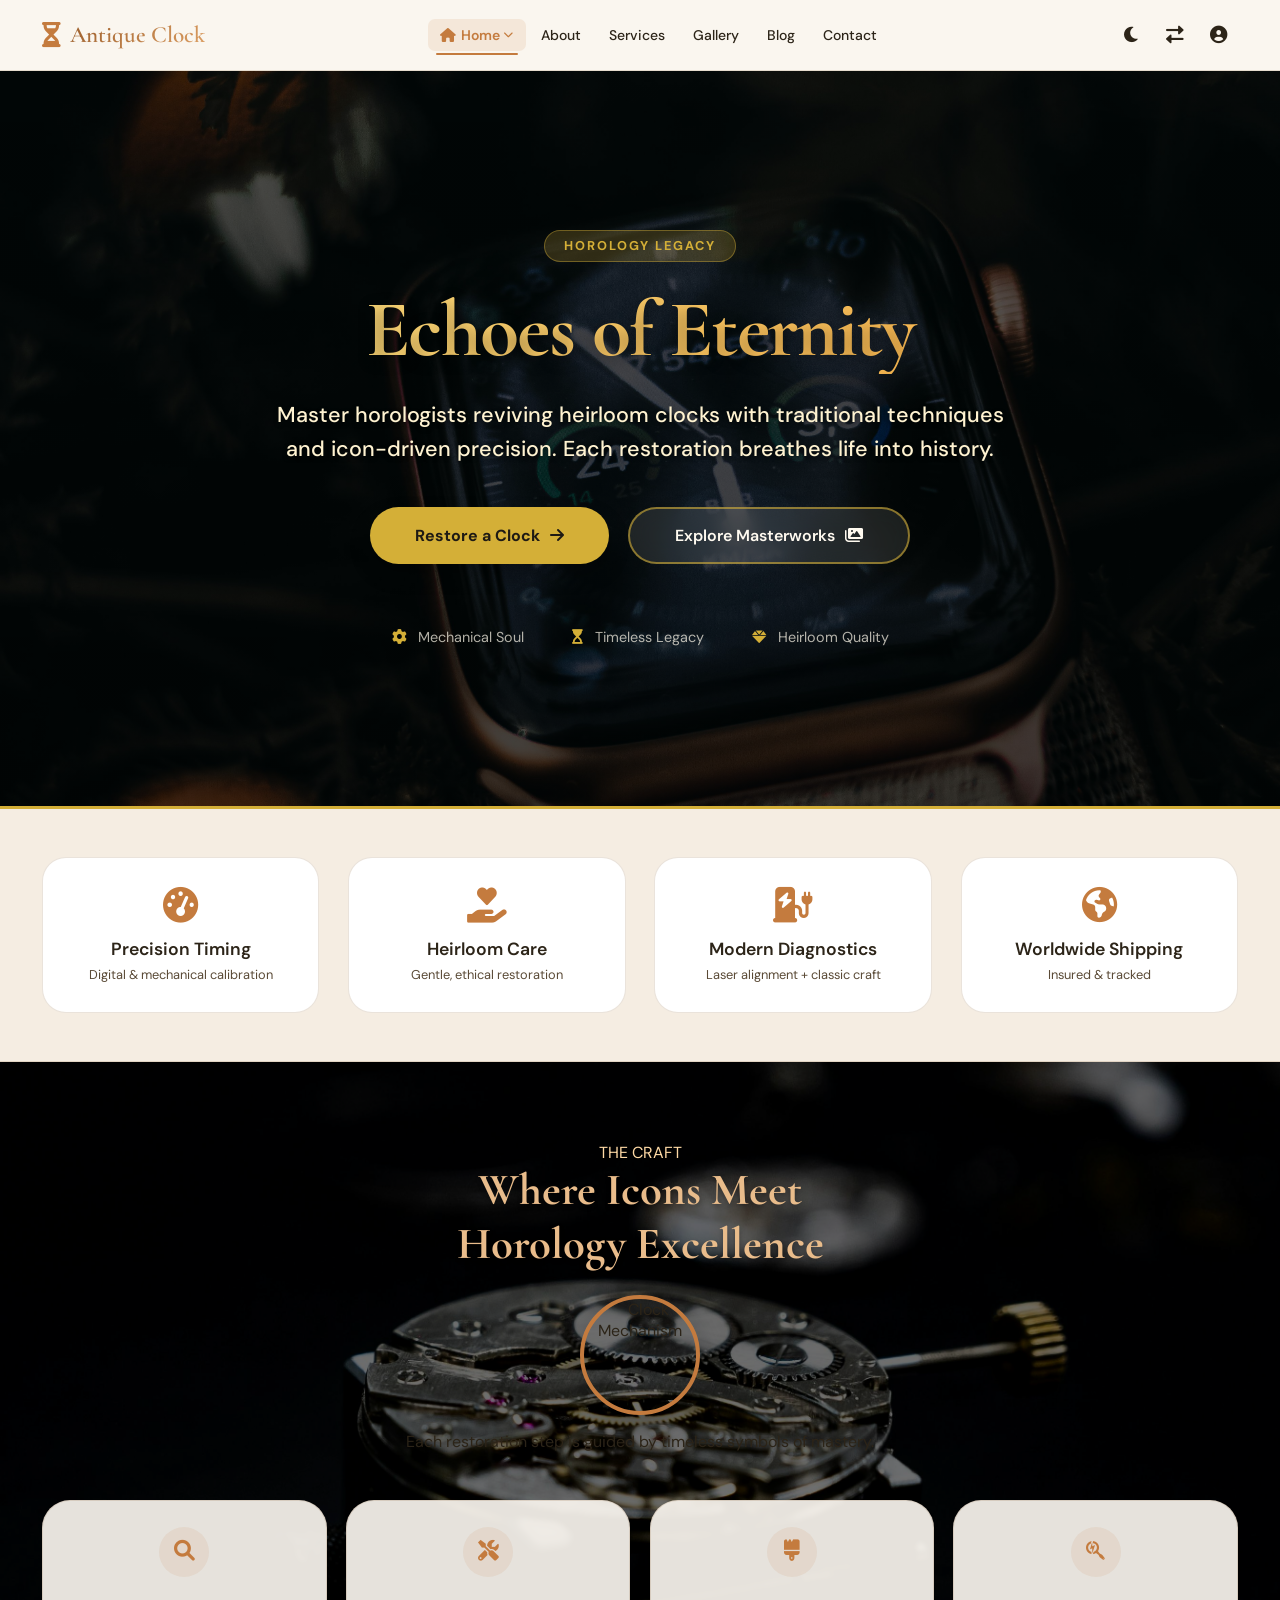
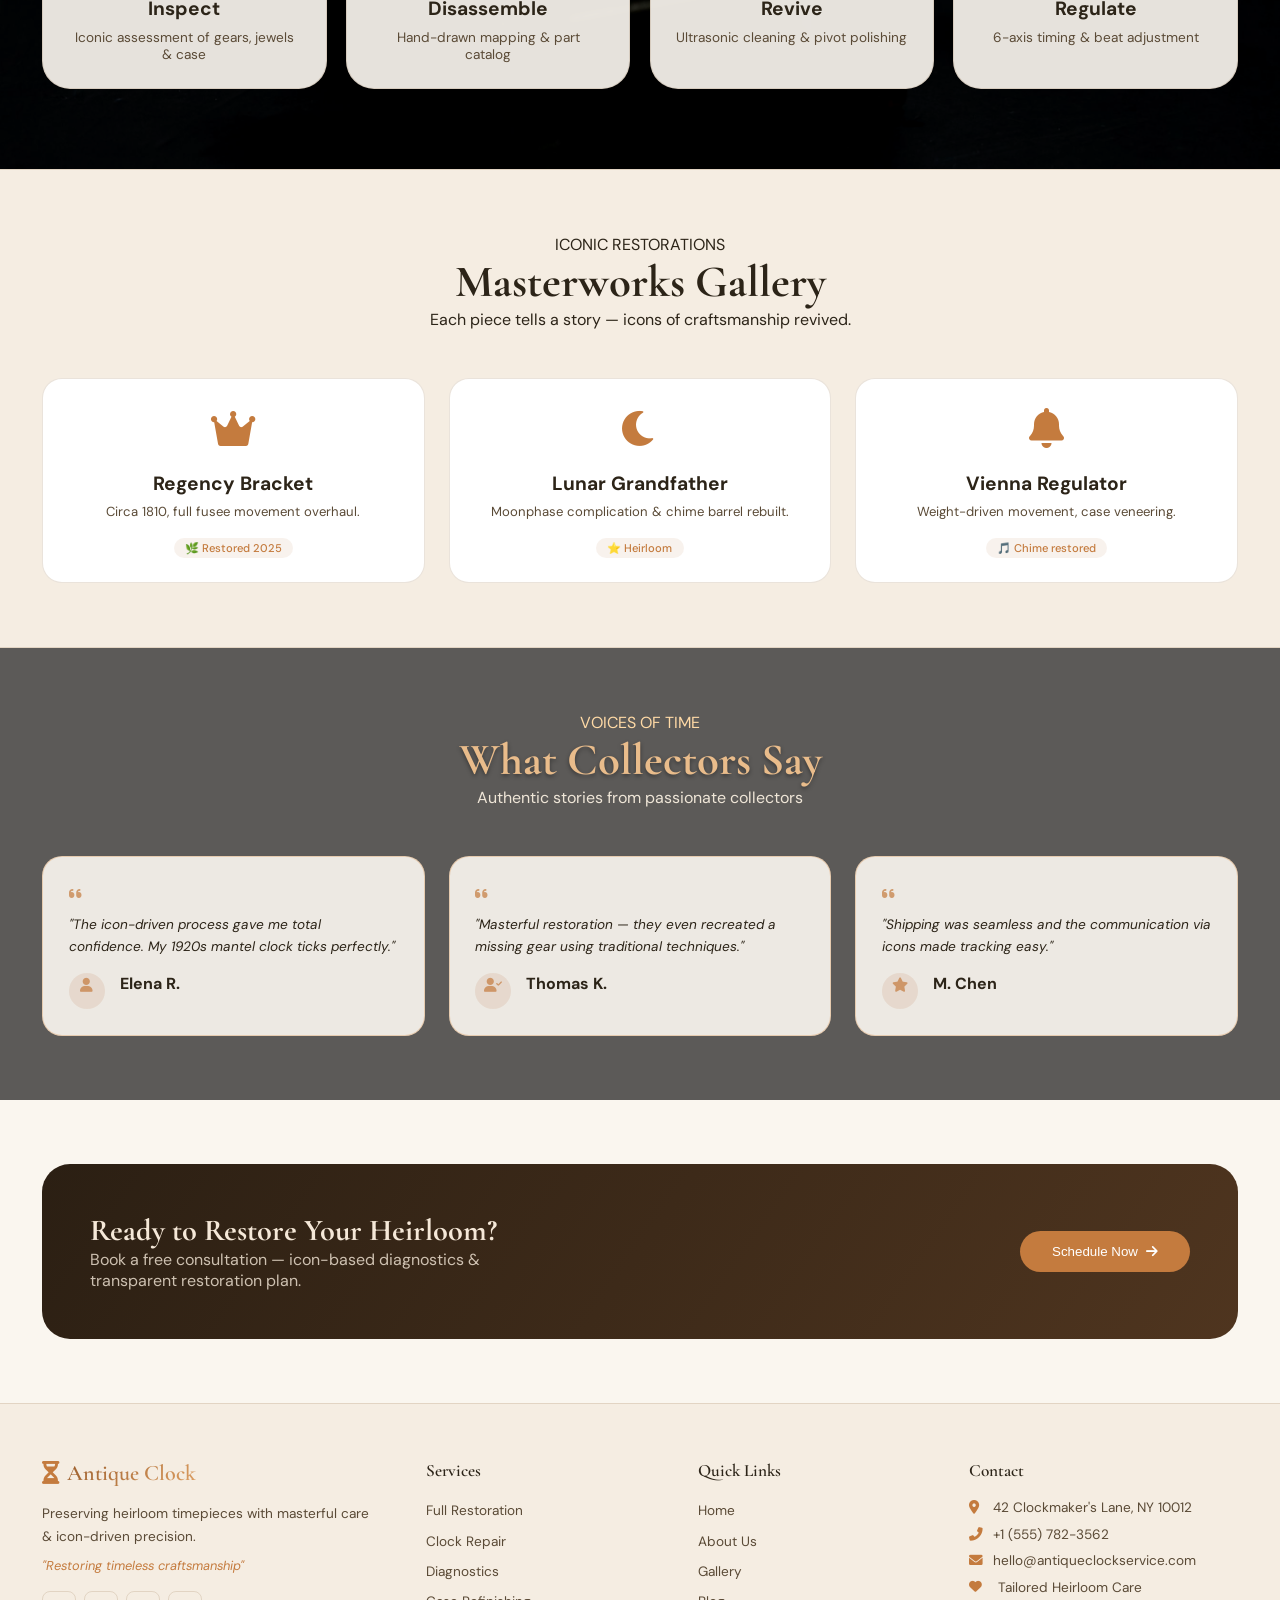
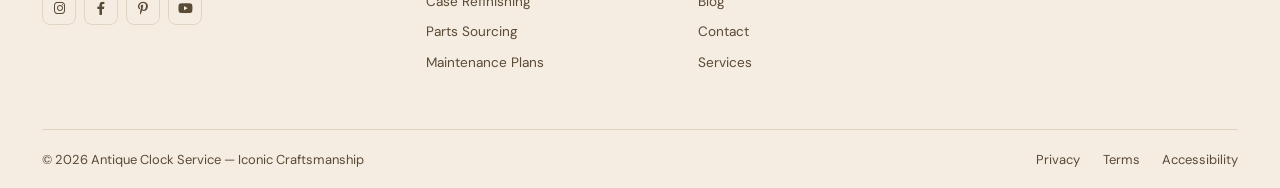
==== index.html @ 21d29d67 "main" ====
<!DOCTYPE html>
<html lang="en">
  <head>
    <meta charset="UTF-8">
    <meta name="viewport"
      content="width=device-width, initial-scale=1.0, viewport-fit=cover">
    <title>Antique Clock | Timeless Icons of Craftsmanship</title>
    <link
      href="https://fonts.googleapis.com/css2?family=Cormorant+Garamond:ital,wght@0,400;0,500;0,600;1,400;1,500&family=DM+Sans:wght@300;400;500;600&display=swap"
      rel="stylesheet">
    <link rel="stylesheet"
      href="https://cdnjs.cloudflare.com/ajax/libs/font-awesome/6.0.0-beta3/css/all.min.css">
      
    <link rel="stylesheet" href="./shared.css">
    <style>
      /* ── HERO: antique clock mechanism background ── */
      .hero {
        position: relative;
        background-image: url('./image/Global\ Client\ Concierge.jpg');
        background-size: cover;
        background-position: 30% 45%;
        background-repeat: no-repeat;
        padding: 5rem 0 4rem;
        overflow: hidden;
      }

      .hero::before {
        content: '';
        position: absolute;
        inset: 0;
        background: linear-gradient(125deg, rgba(18, 12, 8, 0.88) 0%, rgba(44, 28, 18, 0.75) 45%, rgba(126, 72, 30, 0.6) 100%);
        pointer-events: none;
        z-index: 1;
      }

      body.dark .hero::before {
        background: linear-gradient(125deg, rgba(8, 6, 4, 0.92) 0%, rgba(30, 20, 12, 0.85) 50%, rgba(88, 52, 24, 0.7) 100%);
      }

      .hero .container,
      .hero .hero-grid {
        position: relative;
        z-index: 2;
      }

      .hero-badge {
        display: inline-flex;
        align-items: center;
        gap: .5rem;
        font-size: .7rem;
        letter-spacing: .14em;
        text-transform: uppercase;
        color: #e9bc8b;
        font-weight: 500;
        margin-bottom: 1rem;
      }

      .hero-badge span {
        width: 32px;
        height: 1px;
        background: #e9bc8b;
      }

      .hero h1 {
        font-family: 'Cormorant Garamond', serif;
        font-size: clamp(2.5rem, 4.8vw, 4rem);
        font-weight: 600;
        line-height: 1.1;
        margin-bottom: 1rem;
        color: #fef1e0;
        text-shadow: 0 2px 6px rgba(0, 0, 0, 0.2);
      }

      .hero h1 em {
        font-style: italic;
        color: #e9bc8b;
        text-shadow: 0 0 3px rgba(0, 0, 0, 0.1);
      }

      .hero p {
        font-size: .94rem;
        line-height: 1.7;
        color: rgba(255, 245, 230, 0.9);
        max-width: 450px;
        margin-bottom: 2rem;
      }

      .icon-cluster {
        display: flex;
        flex-wrap: wrap;
        gap: 1rem;
        margin-top: 2rem;
      }

      .icon-cluster .cluster-item {
        background: rgba(30, 20, 12, 0.65);
        backdrop-filter: blur(8px);
        border: 1px solid rgba(220, 158, 98, 0.5);
        border-radius: 60px;
        padding: .45rem 1rem .45rem .9rem;
        display: inline-flex;
        align-items: center;
        gap: .6rem;
        font-size: .85rem;
        font-weight: 500;
        color: #f5e7d9;
      }

      .icon-cluster i {
        font-size: 1rem;
        color: var(--gold-light);
      }

      .hero-stats {
        display: flex;
        gap: 2rem;
        margin-top: 1.8rem;
      }

      .stat-badge {
        display: flex;
        flex-direction: column;
      }

      .stat-number {
        font-family: 'Cormorant Garamond', serif;
        font-size: 1.7rem;
        font-weight: 600;
        color: #e9bc8b;
      }

      .stat-badge span:last-child {
        color: rgba(255, 245, 230, 0.85);
        font-size: .85rem;
      }

      .hero-btns {
        display: flex;
        gap: .9rem;
        flex-wrap: wrap;
        margin: 1.5rem 0 1rem;
      }

      .btn-primary {
        background: var(--gold);
        color: #fff;
        border: none;
        padding: .75rem 1.8rem;
        border-radius: 40px;
        font-weight: 500;
        cursor: pointer;
        transition: all .2s;
        box-shadow: 0 6px 12px rgba(0, 0, 0, 0.2);
      }

      .btn-primary:hover {
        background: var(--gold-dark);
        transform: translateY(-2px);
        box-shadow: 0 12px 20px rgba(0, 0, 0, 0.25);
      }

      .btn-outline {
        background: rgba(0, 0, 0, 0.4);
        backdrop-filter: blur(4px);
        color: #fef1e0;
        border: 1px solid rgba(220, 158, 98, 0.7);
        padding: .75rem 1.8rem;
        border-radius: 40px;
        font-weight: 500;
        cursor: pointer;
        transition: all .2s;
      }

      .btn-outline:hover {
        border-color: var(--gold-light);
        color: #ffefcf;
        background: rgba(0, 0, 0, 0.5);
      }

      /* creative icon wave section */
      .creative-wave {
        padding: 3rem 0;
        background: var(--cream-mid);
        border-bottom: 1px solid var(--border);
      }

      .creative-grid {
        display: grid;
        grid-template-columns: repeat(4, 1fr);
        gap: 1.8rem;
        text-align: center;
      }

      .creative-card {
        background: var(--card-bg);
        border-radius: 24px;
        padding: 1.8rem 1rem;
        transition: all .2s;
        border: 1px solid var(--border);
      }

      .creative-card i {
        font-size: 2.2rem;
        color: var(--gold);
        margin-bottom: 1rem;
      }

      .creative-card h3 {
        font-size: 1.1rem;
        font-weight: 600;
        margin-bottom: .4rem;
      }

      .creative-card p {
        font-size: .8rem;
        color: var(--brown-mid);
      }

      /* artisan process icon section (SESSION 3) - clock movement background */
      .artisan-section {
        padding: 5rem 0;
        background: linear-gradient(rgba(250, 246, 239, 0.92), rgba(250, 246, 239, 0.92)), url('./image/home4.webp') center/cover;
        background-attachment: fixed;
      }

      body.dark .artisan-section {
        background: linear-gradient(rgba(26, 22, 18, 0.94), rgba(26, 22, 18, 0.94)), url('https://images.unsplash.com/photo-1594535182308-8ffefbb661e1?q=80&w=2070&auto=format') center/cover;
      }

      .artisan-header {
        text-align: center;
        max-width: 700px;
        margin: 0 auto 3rem;
      }

      .artisan-header .section-tag {
        justify-content: center;
      }

      .artisan-header h2 {
        font-family: 'Cormorant Garamond', serif;
        font-size: clamp(2rem, 3.5vw, 2.8rem);
      }

      .process-icon-flow {
        display: grid;
        grid-template-columns: repeat(4, 1fr);
        gap: 1.2rem;
      }

      .flow-step {
        background: var(--section-bg-alt);
        border-radius: 28px;
        padding: 1.6rem;
        text-align: center;
        border: 1px solid var(--border);
        transition: all .25s;
      }

      .flow-step:hover {
        transform: translateY(-5px);
        border-color: var(--gold-light);
      }

      .step-icon {
        width: 70px;
        height: 70px;
        margin: 0 auto 1rem;
        background: rgba(184, 124, 79, .12);
        border-radius: 50%;
        display: flex;
        align-items: center;
        justify-content: center;
        font-size: 2rem;
        color: var(--gold);
      }

      .flow-step h3 {
        font-size: 1.2rem;
        margin-bottom: .5rem;
      }

      .flow-step p {
        font-size: .85rem;
        color: var(--brown-mid);
      }

      /* gallery mosaic */
      .gallery-mosaic {
        padding: 4rem 0;
        background: var(--cream-mid);
        border-top: 1px solid var(--border);
        border-bottom: 1px solid var(--border);
      }

      .mosaic-grid {
        display: grid;
        grid-template-columns: repeat(3, 1fr);
        gap: 1.5rem;
      }

      .mosaic-item {
        background: var(--card-bg);
        border-radius: 20px;
        padding: 1.5rem;
        text-align: center;
        border: 1px solid var(--border);
        transition: transform .2s;
      }

      .mosaic-item:hover {
        transform: scale(1.02);
      }

      .mosaic-icon {
        font-size: 2.5rem;
        color: var(--gold);
        margin-bottom: 1rem;
      }

      .mosaic-item h3 {
        font-size: 1.2rem;
        margin-bottom: .4rem;
      }

      .mosaic-item p {
        font-size: .82rem;
        color: var(--brown-mid);
        margin-bottom: 1rem;
      }

      .mosaic-tag {
        display: inline-block;
        background: rgba(184, 124, 79, .1);
        padding: .2rem .7rem;
        border-radius: 40px;
        font-size: .7rem;
        font-weight: 500;
        color: var(--gold);
      }

      /* stats & testimonial */
      .stats {
        background: var(--cream);
        border-top: 1px solid var(--border);
        border-bottom: 1px solid var(--border);
        padding: 4rem 0;
        position: relative;
        overflow: hidden;
      }

      .stats-img-bg {
        position: absolute;
        top: 50%;
        right: -5%;
        transform: translateY(-50%);
        width: 300px;
        opacity: 0.05;
        pointer-events: none;
      }

      body.dark .stats-img-bg {
        opacity: 0.1;
      }

      .stats-inner {
        display: grid;
        grid-template-columns: repeat(4, 1fr);
        gap: 1.5rem;
        text-align: center;
      }

      .stat-num {
        font-family: 'Cormorant Garamond', serif;
        font-size: 2.4rem;
        font-weight: 600;
        color: var(--gold);
      }

      .testimonial-simple {
        padding: 4rem 0;
      }

      .testimonial-flex {
        display: grid;
        grid-template-columns: repeat(3, 1fr);
        gap: 1.5rem;
      }

      .t-card {
        background: var(--card-bg);
        border-radius: 20px;
        padding: 1.6rem;
        border: 1px solid var(--border);
      }

      .t-card i {
        color: var(--gold);
        font-size: .9rem;
        margin-bottom: .8rem;
        opacity: .7;
      }

      .t-card p {
        font-style: italic;
        font-size: .85rem;
        line-height: 1.6;
        margin-bottom: 1rem;
      }

      .avatar-icon {
        width: 36px;
        height: 36px;
        background: rgba(184, 124, 79, .15);
        border-radius: 50%;
        display: inline-flex;
        align-items: center;
        justify-content: center;
        margin-right: .7rem;
        color: var(--gold);
      }

      /* CTA creative */
      .cta-creative {
        padding: 4rem 0;
      }

      .cta-creative .cta-box {
        background: linear-gradient(125deg, #2b1f13, #4f351f);
        border-radius: 28px;
        padding: 3rem;
        display: flex;
        align-items: center;
        justify-content: space-between;
        gap: 2rem;
        flex-wrap: wrap;
      }

      .cta-creative h2 {
        font-family: 'Cormorant Garamond', serif;
        font-size: 1.9rem;
        color: #f5e8d8;
      }

      .cta-creative p {
        color: rgba(245, 232, 216, .8);
        max-width: 400px;
      }

      .btn-cta {
        background: var(--gold);
        border: none;
        padding: .8rem 2rem;
        border-radius: 40px;
        color: #fff;
        font-weight: 500;
        transition: all .2s;
        cursor: pointer;
        display: inline-flex;
        align-items: center;
        gap: .5rem;
      }

      .btn-cta:hover {
        background: var(--gold-dark);
        transform: translateY(-2px);
      }

      @media(max-width:1024px) {
        .hero-grid {
          grid-template-columns: 1fr;
          gap: 2rem;
        }

        .creative-grid,
        .process-icon-flow {
          grid-template-columns: repeat(2, 1fr);
        }

        .mosaic-grid {
          grid-template-columns: repeat(2, 1fr);
        }

        .testimonial-flex {
          grid-template-columns: 1fr 1fr;
        }

        .stats-inner {
          grid-template-columns: repeat(2, 1fr);
        }
      }

      @media(max-width:640px) {
        .container {
          padding: 0 1.2rem;
        }

        .creative-grid,
        .process-icon-flow,
        .mosaic-grid,
        .testimonial-flex {
          grid-template-columns: 1fr;
        }

        .stats-inner {
          grid-template-columns: 1fr 1fr;
        }

        .cta-creative .cta-box {
          flex-direction: column;
          text-align: center;
        }

        .hero-stats {
          flex-wrap: wrap;
          justify-content: center;
        }
      }
    </style>

    <!-- SESSION 3: artisan-section with clock mechanism background & bright heading -->
    <style>
      .artisan-section {
        position: relative;
        background-image: url('./image/Hand-Wound\ Caliber.jpg');
        background-size: cover;
        background-position: center 20%;
        background-repeat: no-repeat;
        background-attachment: scroll;
      }
      .artisan-section::before {
        content: '';
        position: absolute;
        top: 0;
        left: 0;
        width: 100%;
        height: 100%;
        background: rgba(0, 0, 0, 0.55);
        backdrop-filter: brightness(0.96);
        pointer-events: none;
        z-index: 0;
        border-radius: inherit;
      }
      body.dark .artisan-section::before {
        background: rgba(0, 0, 0, 0.7);
      }
      .artisan-section .container {
        position: relative;
        z-index: 2;
      }
      .artisan-section .artisan-header h2 {
        color: #e9bc8b !important;
        text-shadow: 0 2px 5px rgba(0,0,0,0.3);
        font-weight: 700;
      }
      .artisan-section .artisan-header .section-tag span,
      .artisan-section .artisan-header .section-tag {
        color: #ffdaa6;
      }
      .artisan-section .flow-step {
        background: rgba(250, 246, 239, 0.92);
        backdrop-filter: blur(2px);
      }
      body.dark .artisan-section .flow-step {
        background: rgba(34, 30, 24, 0.92);
      }
    </style>
    <!-- SESSION 6: testimonial-simple with antique clock dial background + bright heading -->
    <style>
      .testimonial-simple {
        position: relative;
        background-image: url('./image/watch.jpg');
        background-size: cover;
        background-position: center 30%;
        background-repeat: no-repeat;
        background-attachment: scroll;
      }
      .testimonial-simple::before {
        content: '';
        position: absolute;
        top: 0;
        left: 0;
        width: 100%;
        height: 100%;
        background: rgba(0, 0, 0, 0.6);
        backdrop-filter: brightness(0.92);
        pointer-events: none;
        z-index: 0;
      }
      body.dark .testimonial-simple::before {
        background: rgba(0, 0, 0, 0.75);
      }
      .testimonial-simple .container {
        position: relative;
        z-index: 2;
      }
      /* bright heading for testimonial section (matching gold/bright theme) */
      .testimonial-simple .artisan-header h2 {
        color: #e9bc8b !important;
        text-shadow: 0 2px 4px rgba(0,0,0,0.4);
      }
      .testimonial-simple .artisan-header .section-tag,
      .testimonial-simple .artisan-header .section-tag span {
        color: #ffdaa6;
      }
      .testimonial-simple .artisan-header p {
        color: rgba(255, 245, 230, 0.9);
      }
      /* testimonial cards remain readable with semi-transparent background */
      .testimonial-simple .t-card {
        background: rgba(250, 246, 239, 0.92);
        backdrop-filter: blur(2px);
        border-color: rgba(220, 158, 98, 0.4);
      }
      body.dark .testimonial-simple .t-card {
        background: rgba(34, 30, 24, 0.92);
      }
      .testimonial-simple .t-card p,
      .testimonial-simple .t-card strong,
      .testimonial-simple .t-card div {
        color: var(--brown-dark);
      }
      body.dark .testimonial-simple .t-card p,
      body.dark .testimonial-simple .t-card strong {
        color: #ece3d8;
      }
    </style>


    
  <link rel="stylesheet" href="./shared.css">
    <link rel="icon" type="image/png" href="./favicon.png">
</head>
  <body>
<div class="nav-wrapper">
      <div class="container">
        <nav>
          <a href="./index.html" class="logo">
            <i class="fas fa-hourglass-half logo-icon"></i>
            <span class="logo-name">Antique Clock</span>
          </a>
          <ul class="nav-links">
            <li class="ddrop">
              <button class="ddrop-btn active"><i class="fas fa-home"></i> Home <i class="fas fa-chevron-down chevron"></i></button>
              <div class="ddrop-menu">
                <a href="./index.html" class="active">Home 1</a>
                <a href="./home 2.html">Home 2</a>
              </div>
            </li>
            <li><a href="./about.html">About</a></li>
            <li><a href="./services.html">Services</a></li>
            <li><a href="./gallery.html">Gallery</a></li>
            <li><a href="./blog.html">Blog</a></li>
            <li><a href="./contact.html">Contact</a></li>
          </ul>
          <div class="nav-actions">
            <button class="icon-btn" id="darkToggle" aria-label="Dark mode"><i class="fa-solid fa-moon"></i></button>
            <button class="icon-btn" id="rtlToggle" aria-label="RTL mode"><i class="fa-solid fa-right-left"></i></button>
            <div class="user-ddrop">
              <button class="icon-btn" id="userToggle" aria-label="User menu" aria-haspopup="true" aria-expanded="false">
                <i class="fas fa-user-circle"></i>
              </button>
              <div class="user-ddrop-menu" id="userDropMenu">
                <a href="./login.html"><i class="fas fa-sign-in-alt"></i> Login</a>
                <a href="./register.html"><i class="fas fa-user-plus"></i> Register</a>
              </div>
            </div>
          </div>
          <!-- Mobile hamburger -->
          <div class="mob-actions">
            <button class="hamburger" id="openDrawer" aria-label="Menu">☰</button>
          </div>
        </nav>
      </div>
    </div>

    <!-- Drawer overlay & drawer panel -->
    <div class="drawer-overlay" id="drawerOverlay"></div>
    <div class="drawer" id="drawer">
      <div class="drawer-header">
        <a href="./index.html" class="drawer-logo" data-close><i class="fas fa-hourglass-half"></i><span>Antique Clock</span></a>
        <button class="drawer-close" id="closeDrawer"><i class="fas fa-times"></i></button>
      </div>
      <div class="drawer-nav">
        <div class="drawer-section-label">Navigation</div>
        <a href="javascript:void(0)" class="active" data-close><i class="fas fa-home"></i> Home</a>
        <div class="drawer-sub">
          <a href="./index.html" class="active" data-close>Home 1 — Classic</a>
          <a href="./home 2.html" data-close>Home 2 — Modern</a>
        </div>
        <a href="./about.html" data-close>About</a>
        <a href="./services.html" data-close>Services</a>
        <a href="./gallery.html" data-close>Gallery</a>
        <a href="./blog.html" data-close>Blog</a>
        <a href="./contact.html" data-close>Contact</a>
        <div class="drawer-divider"></div>
        <!-- Enhanced controls injected via JS -->
      </div>
    </div>


      
    
  
    <!-- 1. Hero Section (Centered Master Style) -->
<section class="new-master-hero" style="position: relative; background: linear-gradient(rgba(0,0,0,0.6), rgba(0,0,0,0.7)), url('./image/imag5.jpg') center center/cover no-repeat; padding: 10rem 2rem; text-align: center; border-bottom: 3px solid #D4AF37; margin: 0; z-index: 5;">
  <div style="max-width: 900px; margin: 0 auto; position: relative; z-index: 2;">
    <div style="display:inline-block; background:rgba(212,175,55,0.2); color:#D4AF37; padding:0.4rem 1.2rem; border-radius:30px; font-weight:700; font-size:0.8rem; margin-bottom:1.5rem; letter-spacing:2px; border:1px solid rgba(212,175,55,0.4);">HOROLOGY LEGACY</div>
    <h1 style="font-family: 'Cormorant Garamond', serif; font-size: 5rem; font-weight: 700; background: linear-gradient(135deg, #FFE484, #FFB347); -webkit-background-clip: text; background-clip: text; color: transparent; margin-bottom: 1.5rem; text-shadow: 0 4px 15px rgba(0,0,0,0.4); letter-spacing: -0.02em; line-height:1.1;">Echoes of Eternity</h1>
    <p style="font-family: 'DM Sans', sans-serif; font-size: 1.35rem; color: #FFF3D1; font-weight: 500; max-width: 750px; margin: 0 auto 2.5rem auto; line-height:1.6; text-shadow: 0 2px 4px rgba(0,0,0,0.5);">Master horologists reviving heirloom clocks with traditional techniques and icon-driven precision. Each restoration breathes life into history.</p>
    <div style="display: flex; gap: 1.2rem; justify-content: center; flex-wrap: wrap;">
      <a href="./services.html" style="background: #D4AF37; color: #1e1a14; padding: 1rem 2.8rem; border-radius: 50px; font-weight: 700; text-decoration: none; font-family: 'DM Sans', sans-serif; transition: all 0.2s; display: inline-flex; align-items: center; gap: 10px; box-shadow: 0 10px 20px rgba(0,0,0,0.3);">Restore a Clock <i class="fas fa-arrow-right"></i></a>
      <a href="./gallery.html" style="background: rgba(255,255,240,0.1); backdrop-filter: blur(12px); border: 2px solid rgba(212,175,55,0.6); color: #FFFAF0; padding: 1rem 2.8rem; border-radius: 50px; font-weight: 600; text-decoration: none; font-family: 'DM Sans', sans-serif; transition: all 0.2s; display: inline-flex; align-items: center; gap: 10px;">Explore Masterworks <i class="fas fa-images"></i></a>
    </div>
    <div style="margin-top:4rem; display:flex; justify-content:center; gap:3rem; color:rgba(255,250,235,0.7); font-size:0.9rem;">
      <span><i class="fas fa-gear" style="color:#D4AF37; margin-right:8px;"></i> Mechanical Soul</span>
      <span><i class="fas fa-hourglass-start" style="color:#D4AF37; margin-right:8px;"></i> Timeless Legacy</span>
      <span><i class="fas fa-gem" style="color:#D4AF37; margin-right:8px;"></i> Heirloom Quality</span>
    </div>
  </div>
</section>

    <!-- creative icon features wave -->
    <div class="creative-wave" id="section-features"><div class="container"><div
          class="creative-grid"><div class="creative-card"><i
              class="fas fa-tachometer-alt"></i><h3>Precision
              Timing</h3><p>Digital & mechanical calibration</p></div><div
            class="creative-card"><i
              class="fas fa-hand-holding-heart"></i><h3>Heirloom
              Care</h3><p>Gentle, ethical restoration</p></div><div
            class="creative-card"><i
              class="fas fa-charging-station"></i><h3>Modern
              Diagnostics</h3><p>Laser alignment + classic craft</p></div><div
            class="creative-card"><i
              class="fas fa-globe-americas"></i><h3>Worldwide
              Shipping</h3><p>Insured & tracked</p></div></div></div></div>

    <!-- artisan process icon section (SESSION 3 with clock movement background) -->
    <section class="artisan-section" id="section-services">
      <div class="container">
        <div class="artisan-header">
          <div class="section-tag" style="display:flex;gap:.5rem;justify-content:center;"><span></span> THE CRAFT <span></span></div>
          <h2>Where Icons Meet<br>Horology Excellence</h2>
          <img src="https://images.unsplash.com/photo-1505765050516-f72dcac9c60e?ixlib=rb-4.0.3&auto=format&fit=crop&w=400&q=80" alt="Clock Mechanism" style="width:120px; height:120px; border-radius:50%; margin:1.5rem auto 0; border:4px solid var(--gold); object-fit:cover; display:block; box-shadow: 0 10px 30px rgba(0,0,0,0.3);">
          <p class="section-sub" style="margin:1rem auto 0;">Each restoration step is guided by timeless symbols of mastery.</p>
        </div>
        <div class="process-icon-flow">
          <div class="flow-step"><div class="step-icon"><i
                class="fas fa-search"></i></div><h3>Inspect</h3><p>Iconic
              assessment of gears, jewels & case</p></div>
          <div class="flow-step"><div class="step-icon"><i
                class="fas fa-screwdriver-wrench"></i></div><h3>Disassemble</h3><p>Hand-drawn
              mapping & part catalog</p></div>
          <div class="flow-step"><div class="step-icon"><i
                class="fas fa-brush"></i></div><h3>Revive</h3><p>Ultrasonic
              cleaning & pivot polishing</p></div>
          <div class="flow-step"><div class="step-icon"><i class="fa-brands fa-searchengin"></i></div><h3>Regulate</h3><p>6-axis
              timing & beat adjustment</p></div>
        </div>
      </div>
    </section>

    <!-- gallery mosaic icon showcase -->
    <div class="gallery-mosaic" id="section-gallery">
      <div class="container">
        <div class="artisan-header"><div class="section-tag"
            style="justify-content:center;"><span></span> ICONIC
            RESTORATIONS</div><h2>Masterworks Gallery</h2><p>Each piece tells a
            story — icons of craftsmanship revived.</p></div>
        <div class="mosaic-grid">
          <div class="mosaic-item"><div class="mosaic-icon"><i
                class="fas fa-crown"></i></div><h3>Regency Bracket</h3><p>Circa
              1810, full fusee movement overhaul.</p><span class="mosaic-tag">🌿
              Restored 2025</span></div>
          <div class="mosaic-item"><div class="mosaic-icon"><i
                class="fas fa-moon"></i></div><h3>Lunar
              Grandfather</h3><p>Moonphase complication & chime barrel
              rebuilt.</p><span class="mosaic-tag">⭐ Heirloom</span></div>
          <div class="mosaic-item"><div class="mosaic-icon"><i
                class="fas fa-bell"></i></div><h3>Vienna
              Regulator</h3><p>Weight-driven movement, case veneering.</p><span
              class="mosaic-tag">🎵 Chime restored</span></div>
        </div>
      </div>
    </div>

    <!-- testimonial (SESSION 6 with antique clock dial background) -->
    <div class="testimonial-simple" id="section-testimonials"><div class="container"><div
          class="artisan-header"><div class="section-tag"
            style="justify-content:center;"><span></span> VOICES OF
            TIME</div><h2>What Collectors Say</h2><p class="section-sub" style="margin:0 auto;">Authentic stories from passionate collectors</p></div><div
          class="testimonial-flex"><div class="t-card"><i
              class="fas fa-quote-left"></i><p>"The icon-driven process gave me total confidence. My 1920s mantel clock ticks perfectly."</p><div><div
                class="avatar-icon" style="display:inline-flex;"><i
                  class="fas fa-user"></i></div> <strong>Elena
                R.</strong></div></div><div class="t-card"><i
              class="fas fa-quote-left"></i><p>"Masterful restoration — they even recreated a missing gear using traditional techniques."</p><div><div
                class="avatar-icon"><i class="fas fa-user-check"></i></div>
              <strong>Thomas K.</strong></div></div><div class="t-card"><i
              class="fas fa-quote-left"></i><p>"Shipping was seamless and the communication via icons made tracking easy."</p><div><div
                class="avatar-icon"><i class="fas fa-star"></i></div> <strong>M.
                Chen</strong></div></div></div></div></div>

    <!-- CTA creative -->
    <section class="cta-creative" id="section-contact"><div class="container"><div
          class="cta-box"><div><h2>Ready to Restore Your Heirloom?</h2><p>Book a
              free consultation — icon-based diagnostics & transparent
              restoration plan.</p></div><button class="btn-cta">Schedule Now <i
              class="fas fa-arrow-right"></i></button></div></div></section>

    <!-- footer unchanged -->
  
    <footer><div class="container"><div class="footer-grid"><div
            class="footer-brand"><div class="footer-logo"><i
                class="fas fa-hourglass-half"></i><span
                class="footer-logo-name">Antique Clock</span></div><p>Preserving
              heirloom timepieces with masterful care & icon-driven
              precision.</p><div
              class="footer-tagline">"Restoring timeless craftsmanship"</div><div
              class="social-row"><a href="#" class="social-btn"><i
                  class="fab fa-instagram"></i></a><a href="#"
                class="social-btn"><i class="fab fa-facebook-f"></i></a><a
                href="#" class="social-btn"><i
                  class="fab fa-pinterest-p"></i></a><a href="#"
                class="social-btn"><i
                  class="fab fa-youtube"></i></a></div></div><div
            class="footer-col"><h4>Services</h4><ul><li><a href="#">Full
                  Restoration</a></li><li><a href="#">Clock
                  Repair</a></li><li><a href="./services.html">Diagnostics</a></li><li><a
                  href="#">Case Refinishing</a></li><li><a href="#">Parts
                  Sourcing</a></li><li><a href="#">Maintenance
                  Plans</a></li></ul></div><div class="footer-col"><h4>Quick
              Links</h4><ul><li><a href="./index.html">Home</a></li><li><a href="./about.html">About Us</a></li><li><a href="./gallery.html">Gallery</a></li><li><a href="./blog.html">Blog</a></li><li><a href="./contact.html">Contact</a></li><li><a href="./services.html">Services</a></li></ul></div><div
            class="footer-col"><h4>Contact</h4><div class="contact-row"><i class="fas fa-map-marker-alt"></i><span>42 Clockmaker's Lane, NY 10012</span></div><div class="contact-row"><i class="fas fa-phone-alt"></i><span>+1 (555) 782-3562</span></div><div class="contact-row"><i class="fas fa-envelope"></i><span>hello@antiqueclockservice.com</span></div><div class="contact-row"><i class="fas fa-heart" style="color:var(--gold); font-size: 0.8rem; margin-right: 5px;"></i><span>Tailored Heirloom Care</span></div></div></div><div
          class="footer-bottom"><div>© 2026 Antique Clock Service — Iconic
            Craftsmanship</div><div class="legal"><a href="#">Privacy</a><a
              href="#">Terms</a><a
              href="#">Accessibility</a></div></div></div></footer>

    <script src="./nav.js"></script>
</body>
</html>
---- shared.css ----
/* ======================================================
   SHARED.CSS — Consistent Nav + Footer across all pages
   Antique Clock — Timeless Icons of Craftsmanship
   ====================================================== */

/* ---------- RESET & ROOT ---------- */
*, *::before, *::after { margin: 0; padding: 0; box-sizing: border-box; }

html, body { width: 100%; }
img, iframe, svg, video { max-width: 100%; height: auto; display: block; }

:root {
  --gold: #c47b3e;
  --gold-light: #dc9e62;
  --gold-dark: #9b5e2c;
  --cream: #faf6ef;
  --cream-mid: #f5ede2;
  --brown-dark: #2c2418;
  --brown-mid: #5a4a36;
  --brown-light: #a08060;
  --border: rgba(139,101,57,0.18);
  --section-bg: #ffffff;
  --section-bg-alt: #fcf9f2;
  --card-bg: #ffffff;
  --nav-h: 70px;
  --drawer-w: 320px;
  --transition: 0.3s cubic-bezier(0.4, 0, 0.2, 1);
  --shadow: 0 4px 12px rgba(0,0,0,0.08);
}

body {
  font-family: 'DM Sans', sans-serif;
  background: var(--cream);
  color: var(--brown-dark);
  min-height: 100vh;
  display: flex;
  flex-direction: column;
  transition: background .3s, color .3s;
}

body.dark {
  --cream: #1a1612;
  --cream-mid: #221e18;
  --brown-dark: #ece3d8;
  --brown-mid: #c5b8a8;
  --border: rgba(184,124,79,0.22);
  --section-bg: #1e1a14;
  --section-bg-alt: #26211a;
  --card-bg: #2d2821;
}

/* ---------- CONTAINER ---------- */
.container {
  max-width: 1260px;
  margin: 0 auto;
  padding: 0 2rem;
  width: 100%;
}

/* ---------- NAVBAR ---------- */
.nav-wrapper {
  position: fixed;
  top: 0;
  left: 0;
  width: 100%;
  z-index: 1000;
  background: var(--cream);
  border-bottom: 1px solid var(--border);
  transition: background .3s, box-shadow .4s;
}

/* RTL Navbar Support */
[dir="rtl"] .nav-wrapper {
  left: auto;
  right: 0;
}
.nav-wrapper.scrolled { box-shadow: 0 4px 20px rgba(0,0,0,.10); }

body {
  padding-top: var(--nav-h);
}

nav {
  display: flex;
  align-items: center;
  height: var(--nav-h);
  gap: 1.5rem;
}

/* Logo — far left */
.logo {
  display: flex;
  align-items: center;
  gap: .55rem;
  text-decoration: none;
  flex-shrink: 0;
  margin-inline-end: auto;
  order: 1;
}
.logo-icon { font-size: 1.55rem; color: var(--gold); }
.logo-name {
  font-family: 'Cormorant Garamond', serif;
  font-size: 1.45rem;
  font-weight: 600;
  background: linear-gradient(135deg,var(--gold-dark),var(--gold-light));
  -webkit-background-clip: text;
  background-clip: text;
  color: transparent;
}

/* Nav links — center */
.nav-links {
  display: flex;
  align-items: center;
  gap: .15rem;
  list-style: none;
  order: 2;
  margin: 0 auto;
}
.nav-links a, .nav-links .ddrop-btn {
  background: none;
  border: none;
  font-family: 'DM Sans', sans-serif;
  font-size: .875rem;
  font-weight: 500;
  color: var(--brown-dark);
  text-decoration: none;
  padding: .42rem .8rem;
  border-radius: 7px;
  cursor: pointer;
  display: flex;
  align-items: center;
  gap: .28rem;
  transition: background .18s, color .18s;
  white-space: nowrap;
}
.nav-links a:hover, .nav-links .ddrop-btn:hover {
  background: rgba(184,124,79,.1);
  color: var(--gold);
}
/* Active link */
.nav-links a.active, .nav-links .ddrop-btn.active {
  background: rgba(196,123,62,.12);
  color: var(--gold);
  font-weight: 600;
  position: relative;
}
.nav-links a.active::after, .nav-links .ddrop-btn.active::after {
  content: '';
  position: absolute;
  bottom: -4px;
  left: .5rem;
  right: .5rem;
  height: 2px;
  background: var(--gold);
  border-radius: 2px;
}

/* Dropdown */
.ddrop-btn .chevron { font-size: .62rem; transition: transform .2s; }
.ddrop:hover .ddrop-btn .chevron { transform: rotate(180deg); }
.ddrop { position: relative; }
.ddrop-menu {
  position: absolute;
  top: calc(100% + 6px);
  left: 50%;
  transform: translateX(-50%) translateY(-6px);
  background: var(--cream);
  border: 1px solid var(--border);
  border-radius: 10px;
  min-width: 168px;
  padding: .4rem;
  opacity: 0;
  visibility: hidden;
  transition: all .2s ease;
  box-shadow: 0 12px 28px rgba(0,0,0,.09);
  z-index: 10;
}
.ddrop:hover .ddrop-menu { opacity: 1; visibility: visible; transform: translateX(-50%) translateY(0); }
.ddrop-menu a {
  display: block;
  border-radius: 6px;
  font-size: .85rem;
  padding: .48rem .9rem;
  color: var(--brown-dark);
  text-decoration: none;
  transition: background .18s, color .18s;
  white-space: nowrap;
}
.ddrop-menu a:hover { background: rgba(184,124,79,.1); color: var(--gold); }
.ddrop-menu a.active { background: rgba(196,123,62,.12); color: var(--gold); font-weight: 500; }

/* Nav actions — right */
.nav-actions {
  display: flex;
  align-items: center;
  gap: .35rem;
  flex-shrink: 0;
  order: 3;
  margin-inline-start: auto;
}
.icon-btn {
  background: none;
  border: none;
  width: 38px;
  height: 38px;
  border-radius: 9px;
  display: flex;
  align-items: center;
  justify-content: center;
  font-size: 1.1rem;
  cursor: pointer;
  color: var(--brown-dark);
  transition: background .18s, color .18s;
  flex-shrink: 0;
}
.icon-btn:hover { background: rgba(184,124,79,.12); color: var(--gold); }

.btn-book {
  background: var(--gold);
  color: #fff;
  border: none;
  padding: .46rem 1.1rem;
  border-radius: 8px;
  font-family: 'DM Sans', sans-serif;
  font-size: .85rem;
  font-weight: 500;
  cursor: pointer;
  transition: background .2s, transform .15s;
  white-space: nowrap;
}
.btn-book:hover { background: var(--gold-dark); transform: translateY(-1px); }

.user-ddrop { position: relative; display: inline-flex; align-items: center; }
.user-ddrop-menu {
  position: absolute;
  top: calc(100% + 8px);
  right: 0;
  min-width: 160px;
  background: var(--cream);
  border: 1px solid var(--border);
  border-radius: 10px;
  padding: .4rem;
  opacity: 0;
  visibility: hidden;
  transform: translateY(-6px);
  transition: opacity .2s, visibility .2s, transform .2s;
  box-shadow: 0 12px 28px rgba(0,0,0,.1);
  z-index: 1200;
  pointer-events: none;
}
/* open via JS .open class (click-based) */
.user-ddrop-menu.open {
  opacity: 1;
  visibility: visible;
  transform: translateY(0);
  pointer-events: auto;
}
.user-ddrop-menu a {
  display: flex;
  align-items: center;
  gap: .6rem;
  padding: .55rem .9rem;
  border-radius: 7px;
  text-decoration: none;
  font-family: 'DM Sans', sans-serif;
  font-size: .87rem;
  font-weight: 500;
  color: var(--brown-dark);
  transition: background .18s, color .18s;
  white-space: nowrap;
}
.user-ddrop-menu a i { width: 14px; text-align: center; color: var(--gold); font-size: .82rem; }
.user-ddrop-menu a:hover { background: rgba(184,124,79,.1); color: var(--gold); }
.user-ddrop-divider { height: 1px; background: var(--border); margin: .3rem .6rem; }

/* Mobile hamburger */
.mob-actions {
  display: none;
  align-items: center;
  gap: .3rem;
  order: 4;
  margin-inline-start: auto;
}
.hamburger {
  background: none;
  border: 1px solid var(--border);
  width: 38px;
  height: 38px;
  border-radius: 9px;
  display: flex;
  align-items: center;
  justify-content: center;
  font-size: 1.1rem;
  cursor: pointer;
  color: var(--brown-dark);
  transition: background .18s, color .18s, border-color .18s;
}
.hamburger:hover { background: rgba(184,124,79,.12); color: var(--gold); border-color: var(--gold); }

/* ---------- DRAWER ---------- */
.drawer-overlay {
  position: fixed;
  inset: 0;
  background: rgba(0,0,0,0);
  z-index: 400;
  visibility: hidden;
  transition: background .3s, visibility .3s;
}
.drawer-overlay.open { background: rgba(0,0,0,.45); visibility: visible; }

.drawer {
  position: fixed;
  top: 0;
  right: 0;
  width: var(--drawer-w);
  max-width: 92vw;
  height: 100%;
  background: var(--cream);
  border-left: 1px solid var(--border);
  z-index: 500;
  transform: translateX(100%);
  transition: transform .32s cubic-bezier(.4,0,.2,1);
  display: flex;
  flex-direction: column;
  overflow-y: auto;
  overflow-x: hidden;
}
.drawer.open { transform: translateX(0); }

.drawer-header {
  display: flex;
  align-items: center;
  justify-content: space-between;
  padding: 1.1rem 1.4rem;
  border-bottom: 1px solid var(--border);
  flex-shrink: 0;
}
.drawer-logo { display: flex; align-items: center; gap: .5rem; text-decoration: none; }
.drawer-logo i { font-size: 1.3rem; color: var(--gold); }
.drawer-logo span {
  font-family: 'Cormorant Garamond', serif;
  font-size: 1.25rem;
  font-weight: 600;
  background: linear-gradient(135deg,var(--gold-dark),var(--gold-light));
  -webkit-background-clip: text;
  background-clip: text;
  color: transparent;
}
.drawer-close {
  background: none;
  border: none;
  width: 36px;
  height: 36px;
  border-radius: 8px;
  display: flex;
  align-items: center;
  justify-content: center;
  font-size: 1.2rem;
  cursor: pointer;
  color: var(--brown-mid);
  transition: background .18s, color .18s;
}
.drawer-close:hover { background: rgba(184,124,79,.1); color: var(--gold); }

.drawer-nav { flex: 1; padding: 1rem; }
.drawer-section-label {
  font-size: .7rem;
  letter-spacing: .12em;
  text-transform: uppercase;
  color: var(--brown-light);
  font-weight: 500;
  padding: .6rem .7rem .3rem;
}
.drawer-nav a {
  display: flex;
  align-items: center;
  gap: .7rem;
  padding: .7rem .75rem;
  border-radius: 9px;
  text-decoration: none;
  font-size: .92rem;
  font-weight: 500;
  color: var(--brown-dark);
  transition: background .18s, color .18s;
  margin-bottom: .1rem;
}
.drawer-nav a i { width: 18px; text-align: center; color: var(--gold); font-size: .88rem; }
.drawer-nav a:hover { background: rgba(184,124,79,.1); color: var(--gold); }
.drawer-nav a.active { background: rgba(196,123,62,.15); color: var(--gold); border-left: 2px solid var(--gold); border-radius: 9px 4px 4px 9px; }

.drawer-sub a {
  padding: .55rem .75rem .55rem 2.5rem;
  font-size: .86rem;
  font-weight: 400;
  color: var(--brown-mid);
}
.drawer-sub a:hover { color: var(--gold); }
.drawer-sub a.active { background: rgba(196,123,62,.12); color: var(--gold); }

.drawer-divider { height: 1px; background: var(--border); margin: .6rem .75rem; }

.drawer-footer {
  padding: 1rem 1.4rem 1.4rem;
  border-top: 1px solid var(--border);
  display: flex;
  flex-direction: column;
  gap: .6rem;
  flex-shrink: 0;
}
.btn-drawer-primary {
  background: var(--gold);
  color: #fff;
  border: none;
  padding: .7rem 1.2rem;
  border-radius: 9px;
  font-family: 'DM Sans', sans-serif;
  font-size: .9rem;
  font-weight: 500;
  cursor: pointer;
  transition: background .2s;
  text-align: center;
  display: block;
  width: 100%;
}
.btn-drawer-primary:hover { background: var(--gold-dark); }
.btn-drawer-outline {
  background: transparent;
  color: var(--brown-dark);
  border: 1px solid var(--border);
  padding: .7rem 1.2rem;
  border-radius: 9px;
  font-family: 'DM Sans', sans-serif;
  font-size: .9rem;
  font-weight: 500;
  cursor: pointer;
  transition: border-color .2s, color .2s;
  text-align: center;
  display: block;
  width: 100%;
}
.btn-drawer-outline:hover { border-color: var(--gold); color: var(--gold); }

/* Drawer enhanced controls */
.drawer-enhanced-controls { margin: .5rem 0 .2rem; border-top: 1px solid var(--border); padding-top: .6rem; }
.drawer-control-item {
  display: flex;
  align-items: center;
  justify-content: space-between;
  padding: .7rem .75rem;
  border-radius: 9px;
  margin-bottom: .3rem;
  transition: background .18s;
  cursor: pointer;
}
.drawer-control-item span { font-size: .9rem; font-weight: 500; display: flex; align-items: center; gap: .7rem; }
.drawer-control-item span i { width: 20px; color: var(--gold); }
.drawer-control-item .toggle-badge { font-size: .75rem; background: rgba(184,124,79,.15); padding: .2rem .5rem; border-radius: 30px; }
.drawer-control-item:hover { background: rgba(184,124,79,.08); }

.drawer-user-profile { position: relative; margin-top: .2rem; }
.profile-trigger { display: flex; align-items: center; justify-content: space-between; width: 100%; }
.profile-submenu {
  margin-top: .2rem;
  margin-left: 2rem;
  padding-left: .5rem;
  border-left: 2px solid var(--gold-light);
  max-height: 0;
  overflow: hidden;
  transition: max-height .25s ease-out;
}
.profile-submenu.open { max-height: 120px; }
.profile-submenu a { display: flex; align-items: center; gap: .7rem; padding: .5rem .75rem; border-radius: 8px; text-decoration: none; font-size: .85rem; color: var(--brown-mid); transition: background .18s; }
.profile-submenu a i { width: 18px; color: var(--gold); }
.profile-submenu a:hover { background: rgba(184,124,79,.1); color: var(--gold); }

/* ---------- FOOTER ---------- */
footer {
  background: var(--cream-mid);
  border-top: 1px solid var(--border);
  margin-top: auto;
}
.footer-grid {
  display: grid;
  grid-template-columns: 1.5fr 1fr 1fr 1.2fr;
  gap: 3rem;
  padding: 3.5rem 0 3rem;
  border-bottom: 1px solid var(--border);
}
.footer-brand .footer-logo { display: flex; align-items: center; gap: .5rem; margin-bottom: 1rem; }
.footer-logo i { font-size: 1.45rem; color: var(--gold); }
.footer-logo-name {
  font-family: 'Cormorant Garamond', serif;
  font-size: 1.38rem;
  font-weight: 600;
  background: linear-gradient(135deg,var(--gold-dark),var(--gold-light));
  -webkit-background-clip: text;
  background-clip: text;
  color: transparent;
}
.footer-brand p { font-size: .85rem; color: var(--brown-mid); line-height: 1.72; margin-bottom: .5rem; }
.footer-tagline { font-size: .8rem; color: var(--gold); font-style: italic; margin-bottom: .75rem; }
.social-row { display: flex; gap: .5rem; margin-top: 1.1rem; }
.social-btn {
  width: 34px;
  height: 34px;
  border: 1px solid var(--border);
  border-radius: 8px;
  display: flex;
  align-items: center;
  justify-content: center;
  font-size: .82rem;
  color: var(--brown-mid);
  text-decoration: none;
  transition: all .18s;
}
.social-btn:hover { background: rgba(184,124,79,.12); color: var(--gold); border-color: var(--gold); }

.footer-col h4 { font-family: 'Cormorant Garamond', serif; font-size: 1.08rem; font-weight: 600; margin-bottom: 1.15rem; color: var(--brown-dark); }
.footer-col ul { list-style: none; }
.footer-col li { margin-bottom: .58rem; }
.footer-col a { text-decoration: none; font-size: .85rem; color: var(--brown-mid); transition: color .18s; }
.footer-col a:hover { color: var(--gold); }

.contact-row { display: flex; align-items: flex-start; gap: .55rem; margin-bottom: .6rem; font-size: .85rem; color: var(--brown-mid); }
.contact-row i { color: var(--gold); width: 15px; margin-top: 2px; }

.footer-bottom {
  display: flex;
  align-items: center;
  justify-content: space-between;
  padding: 1.3rem 0;
  font-size: .81rem;
  color: var(--brown-mid);
  flex-wrap: wrap;
}
.legal { display: flex; gap: 1.4rem; flex-wrap: wrap; justify-content: center; }
.legal a { color: var(--brown-mid); text-decoration: none; transition: color .18s; }
.legal a:hover { color: var(--gold); }

/* ---------- COMMON PAGE SECTIONS ---------- */

/* Hero Section */
.hero-section {
  padding: 5rem 0 4rem;
  background: linear-gradient(rgba(0,0,0,0.5), rgba(0,0,0,0.5)), url('https://images.unsplash.com/photo-1509130298739-651801c76e96?q=80&w=2070&auto=format&fit=crop') center/cover;
  color: #fff;
  text-align: center;
  position: relative;
  overflow: hidden;
}
.hero-content { max-width: 800px; margin: 0 auto; }
.hero-content h1 { font-family: 'Cormorant Garamond', serif; font-size: 3.2rem; font-weight: 700; margin-bottom: 1.2rem; line-height: 1.1; }
.hero-content p { font-size: 1.15rem; opacity: 0.95; margin-bottom: 2rem; line-height: 1.6; }
.hero-btn { 
  background: var(--gold); border: none; color: #fff; padding: 0.9rem 2.22rem; border-radius: 50px; 
  font-size: 1rem; font-weight: 600; cursor: pointer; transition: 0.3s; display: inline-flex; align-items: center; gap: 0.5rem;
}
.hero-btn:hover { background: var(--gold-light); transform: translateY(-3px); box-shadow: 0 10px 20px rgba(0,0,0,0.2); }

/* Location/Grid Sections */
.location-section { padding: 4rem 0; background: var(--section-bg); }
.section-title { font-family: 'Cormorant Garamond', serif; font-size: 2.2rem; font-weight: 700; text-align: center; margin-bottom: 2.5rem; color: var(--brown-dark); }
.location-grid { display: grid; grid-template-columns: 1fr 1.2fr; gap: 3rem; align-items: center; }
.location-details h3 { font-family: 'Cormorant Garamond', serif; font-size: 1.6rem; margin-bottom: 1.2rem; }
.info-row { display: flex; align-items: center; gap: 0.8rem; margin-bottom: 0.9rem; font-size: 0.95rem; }
.info-row i { color: var(--gold); }
.clock-marker { background: var(--cream-mid); padding: 1rem; border-radius: 12px; display: flex; gap: 1rem; margin-top: 1.5rem; font-size: 0.88rem; }
.map-container { border-radius: 15px; overflow: hidden; box-shadow: 0 15px 35px rgba(0,0,0,0.1); border: 1px solid var(--border); }

/* Timeline/Journey Section */
.journey-section { padding: 4rem 0; background: var(--section-bg-alt); }
.timeline-steps { display: grid; grid-template-columns: repeat(4, 1fr); gap: 1.5rem; }
.step { text-align: center; padding: 1.5rem; background: var(--card-bg); border-radius: 15px; border: 1px solid var(--border); transition: 0.3s; }
.step:hover { transform: translateY(-5px); border-color: var(--gold); }
.step-icon { width: 50px; height: 50px; background: rgba(196,123,62,0.1); border-radius: 50%; display: flex; align-items: center; justify-content: center; margin: 0 auto 1.2rem; color: var(--gold); font-size: 1.3rem; }
.step h4 { font-family: 'Cormorant Garamond', serif; font-size: 1.2rem; margin-bottom: 0.6rem; }
.step p { font-size: 0.85rem; color: var(--brown-mid); line-height: 1.5; }

/* Stats grid */
.stats-section { padding: 4rem 0; background: var(--brown-dark); color: #fff; }
.stats-grid { display: grid; grid-template-columns: repeat(4, 1fr); gap: 2rem; text-align: center; }
.stat-number { font-size: 2.8rem; font-weight: 700; color: var(--gold-light); margin-bottom: 0.4rem; }
.stat-label { font-size: 0.85rem; opacity: 0.8; letter-spacing: 0.05em; text-transform: uppercase; }

/* Wisdom Section */
.wisdom-section { padding: 5rem 0; background: var(--section-bg); }
.wisdom-inner { max-width: 900px; margin: 0 auto; display: grid; grid-template-columns: 1.2fr 0.8fr; gap: 4rem; align-items: center; }
.wisdom-quote-area { padding: 2rem; border-left: 2px solid var(--gold); position: relative; }
.wisdom-quote-area i { position: absolute; top: 0; left: 1rem; font-size: 3rem; opacity: 0.07; color: var(--gold); }
.quote-text { font-family: 'Cormorant Garamond', serif; font-size: 1.6rem; font-style: italic; transition: opacity 0.2s; line-height: 1.4; }
.wisdom-controls { display: flex; flex-direction: column; gap: 0.8rem; }
.wisdom-btn { 
  background: var(--cream-mid); border: 1px solid var(--border); padding: 0.9rem 1.2rem; border-radius: 8px; 
  text-align: left; cursor: pointer; transition: 0.2s; font-family: 'DM Sans', sans-serif; font-size: 0.9rem; color: var(--brown-dark);
}
.wisdom-btn:hover { background: rgba(184,124,79,0.1); border-color: var(--gold); }
.wisdom-btn.active-wisdom { background: var(--gold); color: #fff; border-color: var(--gold); box-shadow: 0 4px 12px rgba(196,123,62,0.3); }

/* Simple Contact Form */
.contact-form-simple { max-width: 600px; margin: 4rem auto; padding: 3rem; background: var(--card-bg); border-radius: 20px; box-shadow: 0 20px 50px rgba(0,0,0,0.08); border: 1px solid var(--border); text-align: center; }
.form-group { margin-bottom: 1.2rem; }
.form-group input, .form-group textarea { 
  width: 100%; padding: 0.9rem 1.2rem; border: 1px solid var(--border); border-radius: 8px; 
  background: var(--cream); font-family: 'DM Sans', sans-serif; font-size: 0.95rem; transition: 0.3s;
}
.form-group input:focus, .form-group textarea:focus { outline: none; border-color: var(--gold); background: #fff; box-shadow: 0 0 0 4px rgba(196,123,62,0.1); }
.submit-btn { width: 100%; background: var(--gold); color: #fff; border: none; padding: 1rem; border-radius: 8px; font-weight: 600; cursor: pointer; transition: 0.3s; font-size: 1rem; }
.submit-btn:hover { background: var(--gold-dark); letter-spacing: 0.05em; }

/* ---------- EXTRA RESPONSIVE FOR SECTIONS ---------- */
@media (max-width: 1024px) {
  .hero-content h1 { font-size: 2.8rem; }
  .wisdom-inner { grid-template-columns: 1fr; gap: 2rem; }
  .timeline-steps { grid-template-columns: repeat(2, 1fr); }
  .stats-grid { grid-template-columns: repeat(2, 1fr); }
}

@media (max-width: 768px) {
  .location-grid { grid-template-columns: 1fr; gap: 2rem; }
  .hero-content h1 { font-size: 2.2rem; }
  .section-title { font-size: 1.8rem; }
  .contact-form-simple { padding: 2rem 1.5rem; margin: 2rem auto; }
}

@media (max-width: 480px) {
  .timeline-steps { grid-template-columns: 1fr; }
  .stats-grid { grid-template-columns: 1fr; }
  .stat-number { font-size: 2.2rem; }
  .quote-text { font-size: 1.35rem; }
  .hero-btn { width: 100%; justify-content: center; }
}


/* ---------- GLOBAL RESPONSIVENESS ---------- */
@media (max-width: 1024px) {
  .nav-links, .nav-actions:not(.show-on-mobile) { display: none !important; }
  .mob-actions { display: flex !important; }
  .footer-grid { grid-template-columns: 1fr 1fr; gap: 2.5rem; }
}

@media (max-width: 768px) {
  .container { padding: 0 1.5rem; }
  .footer-bottom { flex-direction: column; text-align: center; gap: 1rem; }
}

@media (max-width: 640px) {
  .footer-grid { grid-template-columns: 1fr; text-align: center; gap: 2rem; }
  .footer-brand .footer-logo, .contact-row, .social-row, .legal { justify-content: center; }
}

@media (max-width: 480px) {
  .logo-name { font-size: 1.2rem; }
  .logo-icon { font-size: 1.4rem; }
  .mob-actions .icon-btn, .hamburger { width: 38px; height: 38px; font-size: 1rem; }
  .footer-col h4 { font-size: 1rem; }
  .contact-row { font-size: 0.8rem; }
  .drawer { max-width: 88vw; }
}

/* Touch targets */
button, a, .icon-btn, .hamburger, .social-btn, .wisdom-btn {
  cursor: pointer;
  -webkit-tap-highlight-color: transparent;
  outline-offset: 4px;
}

/* =========================================================
   UNIVERSAL RESPONSIVENESS AND OVERFLOW PREVENTION 
   (Added dynamically to guarantee scaling across all devices)
   ========================================================= */

/* 1. Global Overflow Prevention */
html, body {
  overflow-x: hidden !important;
  width: 100%;
  max-width: 100vw;
}

/* 2. Fluid Typography Overrides for Mobile to Prevent Text Overflow */
@media (max-width: 768px) {
  /* Scale down inline-styled giant headings */
  h1[style], .new-master-hero h1 {
    font-size: clamp(2.2rem, 8vw, 3.5rem) !important;
    line-height: 1.15 !important;
    word-break: break-word !important;
  }
  
  h2[style] {
    font-size: clamp(1.8rem, 6vw, 2.5rem) !important;
    line-height: 1.2 !important;
  }
}

@media (max-width: 480px) {
  h1[style], .new-master-hero h1 {
    font-size: clamp(1.8rem, 10vw, 2.5rem) !important;
  }
  
  h2[style] {
    font-size: clamp(1.5rem, 8vw, 2rem) !important;
  }
  
  /* Flexible padding for inner cards and modals */
  .about-story, .extra-content, .card {
    padding: 1.2rem !important;
    box-sizing: border-box !important;
  }

  /* Force action buttons to wrap/fit screen cleanly */
  .hero-btn, .extra-btn {
    width: 100% !important;
    box-sizing: border-box !important;
    justify-content: center !important;
    margin-bottom: 0.5rem;
  }
}

/* 3. Flexible Layout Utilities */
img, video, iframe, canvas, svg {
  max-width: 100% !important;
  height: auto;
}

/* 4. Fix box-sizing safely */
.container, section, div, header, footer {
  box-sizing: border-box;
}

/* 5. Ensure word breaking on extremely long text/emails */
p, a, span, label {
  overflow-wrap: break-word;
}
---- shared.css ----
/* ======================================================
   SHARED.CSS — Consistent Nav + Footer across all pages
   Antique Clock — Timeless Icons of Craftsmanship
   ====================================================== */

/* ---------- RESET & ROOT ---------- */
*, *::before, *::after { margin: 0; padding: 0; box-sizing: border-box; }

html, body { width: 100%; }
img, iframe, svg, video { max-width: 100%; height: auto; display: block; }

:root {
  --gold: #c47b3e;
  --gold-light: #dc9e62;
  --gold-dark: #9b5e2c;
  --cream: #faf6ef;
  --cream-mid: #f5ede2;
  --brown-dark: #2c2418;
  --brown-mid: #5a4a36;
  --brown-light: #a08060;
  --border: rgba(139,101,57,0.18);
  --section-bg: #ffffff;
  --section-bg-alt: #fcf9f2;
  --card-bg: #ffffff;
  --nav-h: 70px;
  --drawer-w: 320px;
  --transition: 0.3s cubic-bezier(0.4, 0, 0.2, 1);
  --shadow: 0 4px 12px rgba(0,0,0,0.08);
}

body {
  font-family: 'DM Sans', sans-serif;
  background: var(--cream);
  color: var(--brown-dark);
  min-height: 100vh;
  display: flex;
  flex-direction: column;
  transition: background .3s, color .3s;
}

body.dark {
  --cream: #1a1612;
  --cream-mid: #221e18;
  --brown-dark: #ece3d8;
  --brown-mid: #c5b8a8;
  --border: rgba(184,124,79,0.22);
  --section-bg: #1e1a14;
  --section-bg-alt: #26211a;
  --card-bg: #2d2821;
}

/* ---------- CONTAINER ---------- */
.container {
  max-width: 1260px;
  margin: 0 auto;
  padding: 0 2rem;
  width: 100%;
}

/* ---------- NAVBAR ---------- */
.nav-wrapper {
  position: fixed;
  top: 0;
  left: 0;
  width: 100%;
  z-index: 1000;
  background: var(--cream);
  border-bottom: 1px solid var(--border);
  transition: background .3s, box-shadow .4s;
}

/* RTL Navbar Support */
[dir="rtl"] .nav-wrapper {
  left: auto;
  right: 0;
}
.nav-wrapper.scrolled { box-shadow: 0 4px 20px rgba(0,0,0,.10); }

body {
  padding-top: var(--nav-h);
}

nav {
  display: flex;
  align-items: center;
  height: var(--nav-h);
  gap: 1.5rem;
}

/* Logo — far left */
.logo {
  display: flex;
  align-items: center;
  gap: .55rem;
  text-decoration: none;
  flex-shrink: 0;
  margin-inline-end: auto;
  order: 1;
}
.logo-icon { font-size: 1.55rem; color: var(--gold); }
.logo-name {
  font-family: 'Cormorant Garamond', serif;
  font-size: 1.45rem;
  font-weight: 600;
  background: linear-gradient(135deg,var(--gold-dark),var(--gold-light));
  -webkit-background-clip: text;
  background-clip: text;
  color: transparent;
}

/* Nav links — center */
.nav-links {
  display: flex;
  align-items: center;
  gap: .15rem;
  list-style: none;
  order: 2;
  margin: 0 auto;
}
.nav-links a, .nav-links .ddrop-btn {
  background: none;
  border: none;
  font-family: 'DM Sans', sans-serif;
  font-size: .875rem;
  font-weight: 500;
  color: var(--brown-dark);
  text-decoration: none;
  padding: .42rem .8rem;
  border-radius: 7px;
  cursor: pointer;
  display: flex;
  align-items: center;
  gap: .28rem;
  transition: background .18s, color .18s;
  white-space: nowrap;
}
.nav-links a:hover, .nav-links .ddrop-btn:hover {
  background: rgba(184,124,79,.1);
  color: var(--gold);
}
/* Active link */
.nav-links a.active, .nav-links .ddrop-btn.active {
  background: rgba(196,123,62,.12);
  color: var(--gold);
  font-weight: 600;
  position: relative;
}
.nav-links a.active::after, .nav-links .ddrop-btn.active::after {
  content: '';
  position: absolute;
  bottom: -4px;
  left: .5rem;
  right: .5rem;
  height: 2px;
  background: var(--gold);
  border-radius: 2px;
}

/* Dropdown */
.ddrop-btn .chevron { font-size: .62rem; transition: transform .2s; }
.ddrop:hover .ddrop-btn .chevron { transform: rotate(180deg); }
.ddrop { position: relative; }
.ddrop-menu {
  position: absolute;
  top: calc(100% + 6px);
  left: 50%;
  transform: translateX(-50%) translateY(-6px);
  background: var(--cream);
  border: 1px solid var(--border);
  border-radius: 10px;
  min-width: 168px;
  padding: .4rem;
  opacity: 0;
  visibility: hidden;
  transition: all .2s ease;
  box-shadow: 0 12px 28px rgba(0,0,0,.09);
  z-index: 10;
}
.ddrop:hover .ddrop-menu { opacity: 1; visibility: visible; transform: translateX(-50%) translateY(0); }
.ddrop-menu a {
  display: block;
  border-radius: 6px;
  font-size: .85rem;
  padding: .48rem .9rem;
  color: var(--brown-dark);
  text-decoration: none;
  transition: background .18s, color .18s;
  white-space: nowrap;
}
.ddrop-menu a:hover { background: rgba(184,124,79,.1); color: var(--gold); }
.ddrop-menu a.active { background: rgba(196,123,62,.12); color: var(--gold); font-weight: 500; }

/* Nav actions — right */
.nav-actions {
  display: flex;
  align-items: center;
  gap: .35rem;
  flex-shrink: 0;
  order: 3;
  margin-inline-start: auto;
}
.icon-btn {
  background: none;
  border: none;
  width: 38px;
  height: 38px;
  border-radius: 9px;
  display: flex;
  align-items: center;
  justify-content: center;
  font-size: 1.1rem;
  cursor: pointer;
  color: var(--brown-dark);
  transition: background .18s, color .18s;
  flex-shrink: 0;
}
.icon-btn:hover { background: rgba(184,124,79,.12); color: var(--gold); }

.btn-book {
  background: var(--gold);
  color: #fff;
  border: none;
  padding: .46rem 1.1rem;
  border-radius: 8px;
  font-family: 'DM Sans', sans-serif;
  font-size: .85rem;
  font-weight: 500;
  cursor: pointer;
  transition: background .2s, transform .15s;
  white-space: nowrap;
}
.btn-book:hover { background: var(--gold-dark); transform: translateY(-1px); }

.user-ddrop { position: relative; display: inline-flex; align-items: center; }
.user-ddrop-menu {
  position: absolute;
  top: calc(100% + 8px);
  right: 0;
  min-width: 160px;
  background: var(--cream);
  border: 1px solid var(--border);
  border-radius: 10px;
  padding: .4rem;
  opacity: 0;
  visibility: hidden;
  transform: translateY(-6px);
  transition: opacity .2s, visibility .2s, transform .2s;
  box-shadow: 0 12px 28px rgba(0,0,0,.1);
  z-index: 1200;
  pointer-events: none;
}
/* open via JS .open class (click-based) */
.user-ddrop-menu.open {
  opacity: 1;
  visibility: visible;
  transform: translateY(0);
  pointer-events: auto;
}
.user-ddrop-menu a {
  display: flex;
  align-items: center;
  gap: .6rem;
  padding: .55rem .9rem;
  border-radius: 7px;
  text-decoration: none;
  font-family: 'DM Sans', sans-serif;
  font-size: .87rem;
  font-weight: 500;
  color: var(--brown-dark);
  transition: background .18s, color .18s;
  white-space: nowrap;
}
.user-ddrop-menu a i { width: 14px; text-align: center; color: var(--gold); font-size: .82rem; }
.user-ddrop-menu a:hover { background: rgba(184,124,79,.1); color: var(--gold); }
.user-ddrop-divider { height: 1px; background: var(--border); margin: .3rem .6rem; }

/* Mobile hamburger */
.mob-actions {
  display: none;
  align-items: center;
  gap: .3rem;
  order: 4;
  margin-inline-start: auto;
}
.hamburger {
  background: none;
  border: 1px solid var(--border);
  width: 38px;
  height: 38px;
  border-radius: 9px;
  display: flex;
  align-items: center;
  justify-content: center;
  font-size: 1.1rem;
  cursor: pointer;
  color: var(--brown-dark);
  transition: background .18s, color .18s, border-color .18s;
}
.hamburger:hover { background: rgba(184,124,79,.12); color: var(--gold); border-color: var(--gold); }

/* ---------- DRAWER ---------- */
.drawer-overlay {
  position: fixed;
  inset: 0;
  background: rgba(0,0,0,0);
  z-index: 400;
  visibility: hidden;
  transition: background .3s, visibility .3s;
}
.drawer-overlay.open { background: rgba(0,0,0,.45); visibility: visible; }

.drawer {
  position: fixed;
  top: 0;
  right: 0;
  width: var(--drawer-w);
  max-width: 92vw;
  height: 100%;
  background: var(--cream);
  border-left: 1px solid var(--border);
  z-index: 500;
  transform: translateX(100%);
  transition: transform .32s cubic-bezier(.4,0,.2,1);
  display: flex;
  flex-direction: column;
  overflow-y: auto;
  overflow-x: hidden;
}
.drawer.open { transform: translateX(0); }

.drawer-header {
  display: flex;
  align-items: center;
  justify-content: space-between;
  padding: 1.1rem 1.4rem;
  border-bottom: 1px solid var(--border);
  flex-shrink: 0;
}
.drawer-logo { display: flex; align-items: center; gap: .5rem; text-decoration: none; }
.drawer-logo i { font-size: 1.3rem; color: var(--gold); }
.drawer-logo span {
  font-family: 'Cormorant Garamond', serif;
  font-size: 1.25rem;
  font-weight: 600;
  background: linear-gradient(135deg,var(--gold-dark),var(--gold-light));
  -webkit-background-clip: text;
  background-clip: text;
  color: transparent;
}
.drawer-close {
  background: none;
  border: none;
  width: 36px;
  height: 36px;
  border-radius: 8px;
  display: flex;
  align-items: center;
  justify-content: center;
  font-size: 1.2rem;
  cursor: pointer;
  color: var(--brown-mid);
  transition: background .18s, color .18s;
}
.drawer-close:hover { background: rgba(184,124,79,.1); color: var(--gold); }

.drawer-nav { flex: 1; padding: 1rem; }
.drawer-section-label {
  font-size: .7rem;
  letter-spacing: .12em;
  text-transform: uppercase;
  color: var(--brown-light);
  font-weight: 500;
  padding: .6rem .7rem .3rem;
}
.drawer-nav a {
  display: flex;
  align-items: center;
  gap: .7rem;
  padding: .7rem .75rem;
  border-radius: 9px;
  text-decoration: none;
  font-size: .92rem;
  font-weight: 500;
  color: var(--brown-dark);
  transition: background .18s, color .18s;
  margin-bottom: .1rem;
}
.drawer-nav a i { width: 18px; text-align: center; color: var(--gold); font-size: .88rem; }
.drawer-nav a:hover { background: rgba(184,124,79,.1); color: var(--gold); }
.drawer-nav a.active { background: rgba(196,123,62,.15); color: var(--gold); border-left: 2px solid var(--gold); border-radius: 9px 4px 4px 9px; }

.drawer-sub a {
  padding: .55rem .75rem .55rem 2.5rem;
  font-size: .86rem;
  font-weight: 400;
  color: var(--brown-mid);
}
.drawer-sub a:hover { color: var(--gold); }
.drawer-sub a.active { background: rgba(196,123,62,.12); color: var(--gold); }

.drawer-divider { height: 1px; background: var(--border); margin: .6rem .75rem; }

.drawer-footer {
  padding: 1rem 1.4rem 1.4rem;
  border-top: 1px solid var(--border);
  display: flex;
  flex-direction: column;
  gap: .6rem;
  flex-shrink: 0;
}
.btn-drawer-primary {
  background: var(--gold);
  color: #fff;
  border: none;
  padding: .7rem 1.2rem;
  border-radius: 9px;
  font-family: 'DM Sans', sans-serif;
  font-size: .9rem;
  font-weight: 500;
  cursor: pointer;
  transition: background .2s;
  text-align: center;
  display: block;
  width: 100%;
}
.btn-drawer-primary:hover { background: var(--gold-dark); }
.btn-drawer-outline {
  background: transparent;
  color: var(--brown-dark);
  border: 1px solid var(--border);
  padding: .7rem 1.2rem;
  border-radius: 9px;
  font-family: 'DM Sans', sans-serif;
  font-size: .9rem;
  font-weight: 500;
  cursor: pointer;
  transition: border-color .2s, color .2s;
  text-align: center;
  display: block;
  width: 100%;
}
.btn-drawer-outline:hover { border-color: var(--gold); color: var(--gold); }

/* Drawer enhanced controls */
.drawer-enhanced-controls { margin: .5rem 0 .2rem; border-top: 1px solid var(--border); padding-top: .6rem; }
.drawer-control-item {
  display: flex;
  align-items: center;
  justify-content: space-between;
  padding: .7rem .75rem;
  border-radius: 9px;
  margin-bottom: .3rem;
  transition: background .18s;
  cursor: pointer;
}
.drawer-control-item span { font-size: .9rem; font-weight: 500; display: flex; align-items: center; gap: .7rem; }
.drawer-control-item span i { width: 20px; color: var(--gold); }
.drawer-control-item .toggle-badge { font-size: .75rem; background: rgba(184,124,79,.15); padding: .2rem .5rem; border-radius: 30px; }
.drawer-control-item:hover { background: rgba(184,124,79,.08); }

.drawer-user-profile { position: relative; margin-top: .2rem; }
.profile-trigger { display: flex; align-items: center; justify-content: space-between; width: 100%; }
.profile-submenu {
  margin-top: .2rem;
  margin-left: 2rem;
  padding-left: .5rem;
  border-left: 2px solid var(--gold-light);
  max-height: 0;
  overflow: hidden;
  transition: max-height .25s ease-out;
}
.profile-submenu.open { max-height: 120px; }
.profile-submenu a { display: flex; align-items: center; gap: .7rem; padding: .5rem .75rem; border-radius: 8px; text-decoration: none; font-size: .85rem; color: var(--brown-mid); transition: background .18s; }
.profile-submenu a i { width: 18px; color: var(--gold); }
.profile-submenu a:hover { background: rgba(184,124,79,.1); color: var(--gold); }

/* ---------- FOOTER ---------- */
footer {
  background: var(--cream-mid);
  border-top: 1px solid var(--border);
  margin-top: auto;
}
.footer-grid {
  display: grid;
  grid-template-columns: 1.5fr 1fr 1fr 1.2fr;
  gap: 3rem;
  padding: 3.5rem 0 3rem;
  border-bottom: 1px solid var(--border);
}
.footer-brand .footer-logo { display: flex; align-items: center; gap: .5rem; margin-bottom: 1rem; }
.footer-logo i { font-size: 1.45rem; color: var(--gold); }
.footer-logo-name {
  font-family: 'Cormorant Garamond', serif;
  font-size: 1.38rem;
  font-weight: 600;
  background: linear-gradient(135deg,var(--gold-dark),var(--gold-light));
  -webkit-background-clip: text;
  background-clip: text;
  color: transparent;
}
.footer-brand p { font-size: .85rem; color: var(--brown-mid); line-height: 1.72; margin-bottom: .5rem; }
.footer-tagline { font-size: .8rem; color: var(--gold); font-style: italic; margin-bottom: .75rem; }
.social-row { display: flex; gap: .5rem; margin-top: 1.1rem; }
.social-btn {
  width: 34px;
  height: 34px;
  border: 1px solid var(--border);
  border-radius: 8px;
  display: flex;
  align-items: center;
  justify-content: center;
  font-size: .82rem;
  color: var(--brown-mid);
  text-decoration: none;
  transition: all .18s;
}
.social-btn:hover { background: rgba(184,124,79,.12); color: var(--gold); border-color: var(--gold); }

.footer-col h4 { font-family: 'Cormorant Garamond', serif; font-size: 1.08rem; font-weight: 600; margin-bottom: 1.15rem; color: var(--brown-dark); }
.footer-col ul { list-style: none; }
.footer-col li { margin-bottom: .58rem; }
.footer-col a { text-decoration: none; font-size: .85rem; color: var(--brown-mid); transition: color .18s; }
.footer-col a:hover { color: var(--gold); }

.contact-row { display: flex; align-items: flex-start; gap: .55rem; margin-bottom: .6rem; font-size: .85rem; color: var(--brown-mid); }
.contact-row i { color: var(--gold); width: 15px; margin-top: 2px; }

.footer-bottom {
  display: flex;
  align-items: center;
  justify-content: space-between;
  padding: 1.3rem 0;
  font-size: .81rem;
  color: var(--brown-mid);
  flex-wrap: wrap;
}
.legal { display: flex; gap: 1.4rem; flex-wrap: wrap; justify-content: center; }
.legal a { color: var(--brown-mid); text-decoration: none; transition: color .18s; }
.legal a:hover { color: var(--gold); }

/* ---------- COMMON PAGE SECTIONS ---------- */

/* Hero Section */
.hero-section {
  padding: 5rem 0 4rem;
  background: linear-gradient(rgba(0,0,0,0.5), rgba(0,0,0,0.5)), url('https://images.unsplash.com/photo-1509130298739-651801c76e96?q=80&w=2070&auto=format&fit=crop') center/cover;
  color: #fff;
  text-align: center;
  position: relative;
  overflow: hidden;
}
.hero-content { max-width: 800px; margin: 0 auto; }
.hero-content h1 { font-family: 'Cormorant Garamond', serif; font-size: 3.2rem; font-weight: 700; margin-bottom: 1.2rem; line-height: 1.1; }
.hero-content p { font-size: 1.15rem; opacity: 0.95; margin-bottom: 2rem; line-height: 1.6; }
.hero-btn { 
  background: var(--gold); border: none; color: #fff; padding: 0.9rem 2.22rem; border-radius: 50px; 
  font-size: 1rem; font-weight: 600; cursor: pointer; transition: 0.3s; display: inline-flex; align-items: center; gap: 0.5rem;
}
.hero-btn:hover { background: var(--gold-light); transform: translateY(-3px); box-shadow: 0 10px 20px rgba(0,0,0,0.2); }

/* Location/Grid Sections */
.location-section { padding: 4rem 0; background: var(--section-bg); }
.section-title { font-family: 'Cormorant Garamond', serif; font-size: 2.2rem; font-weight: 700; text-align: center; margin-bottom: 2.5rem; color: var(--brown-dark); }
.location-grid { display: grid; grid-template-columns: 1fr 1.2fr; gap: 3rem; align-items: center; }
.location-details h3 { font-family: 'Cormorant Garamond', serif; font-size: 1.6rem; margin-bottom: 1.2rem; }
.info-row { display: flex; align-items: center; gap: 0.8rem; margin-bottom: 0.9rem; font-size: 0.95rem; }
.info-row i { color: var(--gold); }
.clock-marker { background: var(--cream-mid); padding: 1rem; border-radius: 12px; display: flex; gap: 1rem; margin-top: 1.5rem; font-size: 0.88rem; }
.map-container { border-radius: 15px; overflow: hidden; box-shadow: 0 15px 35px rgba(0,0,0,0.1); border: 1px solid var(--border); }

/* Timeline/Journey Section */
.journey-section { padding: 4rem 0; background: var(--section-bg-alt); }
.timeline-steps { display: grid; grid-template-columns: repeat(4, 1fr); gap: 1.5rem; }
.step { text-align: center; padding: 1.5rem; background: var(--card-bg); border-radius: 15px; border: 1px solid var(--border); transition: 0.3s; }
.step:hover { transform: translateY(-5px); border-color: var(--gold); }
.step-icon { width: 50px; height: 50px; background: rgba(196,123,62,0.1); border-radius: 50%; display: flex; align-items: center; justify-content: center; margin: 0 auto 1.2rem; color: var(--gold); font-size: 1.3rem; }
.step h4 { font-family: 'Cormorant Garamond', serif; font-size: 1.2rem; margin-bottom: 0.6rem; }
.step p { font-size: 0.85rem; color: var(--brown-mid); line-height: 1.5; }

/* Stats grid */
.stats-section { padding: 4rem 0; background: var(--brown-dark); color: #fff; }
.stats-grid { display: grid; grid-template-columns: repeat(4, 1fr); gap: 2rem; text-align: center; }
.stat-number { font-size: 2.8rem; font-weight: 700; color: var(--gold-light); margin-bottom: 0.4rem; }
.stat-label { font-size: 0.85rem; opacity: 0.8; letter-spacing: 0.05em; text-transform: uppercase; }

/* Wisdom Section */
.wisdom-section { padding: 5rem 0; background: var(--section-bg); }
.wisdom-inner { max-width: 900px; margin: 0 auto; display: grid; grid-template-columns: 1.2fr 0.8fr; gap: 4rem; align-items: center; }
.wisdom-quote-area { padding: 2rem; border-left: 2px solid var(--gold); position: relative; }
.wisdom-quote-area i { position: absolute; top: 0; left: 1rem; font-size: 3rem; opacity: 0.07; color: var(--gold); }
.quote-text { font-family: 'Cormorant Garamond', serif; font-size: 1.6rem; font-style: italic; transition: opacity 0.2s; line-height: 1.4; }
.wisdom-controls { display: flex; flex-direction: column; gap: 0.8rem; }
.wisdom-btn { 
  background: var(--cream-mid); border: 1px solid var(--border); padding: 0.9rem 1.2rem; border-radius: 8px; 
  text-align: left; cursor: pointer; transition: 0.2s; font-family: 'DM Sans', sans-serif; font-size: 0.9rem; color: var(--brown-dark);
}
.wisdom-btn:hover { background: rgba(184,124,79,0.1); border-color: var(--gold); }
.wisdom-btn.active-wisdom { background: var(--gold); color: #fff; border-color: var(--gold); box-shadow: 0 4px 12px rgba(196,123,62,0.3); }

/* Simple Contact Form */
.contact-form-simple { max-width: 600px; margin: 4rem auto; padding: 3rem; background: var(--card-bg); border-radius: 20px; box-shadow: 0 20px 50px rgba(0,0,0,0.08); border: 1px solid var(--border); text-align: center; }
.form-group { margin-bottom: 1.2rem; }
.form-group input, .form-group textarea { 
  width: 100%; padding: 0.9rem 1.2rem; border: 1px solid var(--border); border-radius: 8px; 
  background: var(--cream); font-family: 'DM Sans', sans-serif; font-size: 0.95rem; transition: 0.3s;
}
.form-group input:focus, .form-group textarea:focus { outline: none; border-color: var(--gold); background: #fff; box-shadow: 0 0 0 4px rgba(196,123,62,0.1); }
.submit-btn { width: 100%; background: var(--gold); color: #fff; border: none; padding: 1rem; border-radius: 8px; font-weight: 600; cursor: pointer; transition: 0.3s; font-size: 1rem; }
.submit-btn:hover { background: var(--gold-dark); letter-spacing: 0.05em; }

/* ---------- EXTRA RESPONSIVE FOR SECTIONS ---------- */
@media (max-width: 1024px) {
  .hero-content h1 { font-size: 2.8rem; }
  .wisdom-inner { grid-template-columns: 1fr; gap: 2rem; }
  .timeline-steps { grid-template-columns: repeat(2, 1fr); }
  .stats-grid { grid-template-columns: repeat(2, 1fr); }
}

@media (max-width: 768px) {
  .location-grid { grid-template-columns: 1fr; gap: 2rem; }
  .hero-content h1 { font-size: 2.2rem; }
  .section-title { font-size: 1.8rem; }
  .contact-form-simple { padding: 2rem 1.5rem; margin: 2rem auto; }
}

@media (max-width: 480px) {
  .timeline-steps { grid-template-columns: 1fr; }
  .stats-grid { grid-template-columns: 1fr; }
  .stat-number { font-size: 2.2rem; }
  .quote-text { font-size: 1.35rem; }
  .hero-btn { width: 100%; justify-content: center; }
}


/* ---------- GLOBAL RESPONSIVENESS ---------- */
@media (max-width: 1024px) {
  .nav-links, .nav-actions:not(.show-on-mobile) { display: none !important; }
  .mob-actions { display: flex !important; }
  .footer-grid { grid-template-columns: 1fr 1fr; gap: 2.5rem; }
}

@media (max-width: 768px) {
  .container { padding: 0 1.5rem; }
  .footer-bottom { flex-direction: column; text-align: center; gap: 1rem; }
}

@media (max-width: 640px) {
  .footer-grid { grid-template-columns: 1fr; text-align: center; gap: 2rem; }
  .footer-brand .footer-logo, .contact-row, .social-row, .legal { justify-content: center; }
}

@media (max-width: 480px) {
  .logo-name { font-size: 1.2rem; }
  .logo-icon { font-size: 1.4rem; }
  .mob-actions .icon-btn, .hamburger { width: 38px; height: 38px; font-size: 1rem; }
  .footer-col h4 { font-size: 1rem; }
  .contact-row { font-size: 0.8rem; }
  .drawer { max-width: 88vw; }
}

/* Touch targets */
button, a, .icon-btn, .hamburger, .social-btn, .wisdom-btn {
  cursor: pointer;
  -webkit-tap-highlight-color: transparent;
  outline-offset: 4px;
}

/* =========================================================
   UNIVERSAL RESPONSIVENESS AND OVERFLOW PREVENTION 
   (Added dynamically to guarantee scaling across all devices)
   ========================================================= */

/* 1. Global Overflow Prevention */
html, body {
  overflow-x: hidden !important;
  width: 100%;
  max-width: 100vw;
}

/* 2. Fluid Typography Overrides for Mobile to Prevent Text Overflow */
@media (max-width: 768px) {
  /* Scale down inline-styled giant headings */
  h1[style], .new-master-hero h1 {
    font-size: clamp(2.2rem, 8vw, 3.5rem) !important;
    line-height: 1.15 !important;
    word-break: break-word !important;
  }
  
  h2[style] {
    font-size: clamp(1.8rem, 6vw, 2.5rem) !important;
    line-height: 1.2 !important;
  }
}

@media (max-width: 480px) {
  h1[style], .new-master-hero h1 {
    font-size: clamp(1.8rem, 10vw, 2.5rem) !important;
  }
  
  h2[style] {
    font-size: clamp(1.5rem, 8vw, 2rem) !important;
  }
  
  /* Flexible padding for inner cards and modals */
  .about-story, .extra-content, .card {
    padding: 1.2rem !important;
    box-sizing: border-box !important;
  }

  /* Force action buttons to wrap/fit screen cleanly */
  .hero-btn, .extra-btn {
    width: 100% !important;
    box-sizing: border-box !important;
    justify-content: center !important;
    margin-bottom: 0.5rem;
  }
}

/* 3. Flexible Layout Utilities */
img, video, iframe, canvas, svg {
  max-width: 100% !important;
  height: auto;
}

/* 4. Fix box-sizing safely */
.container, section, div, header, footer {
  box-sizing: border-box;
}

/* 5. Ensure word breaking on extremely long text/emails */
p, a, span, label {
  overflow-wrap: break-word;
}
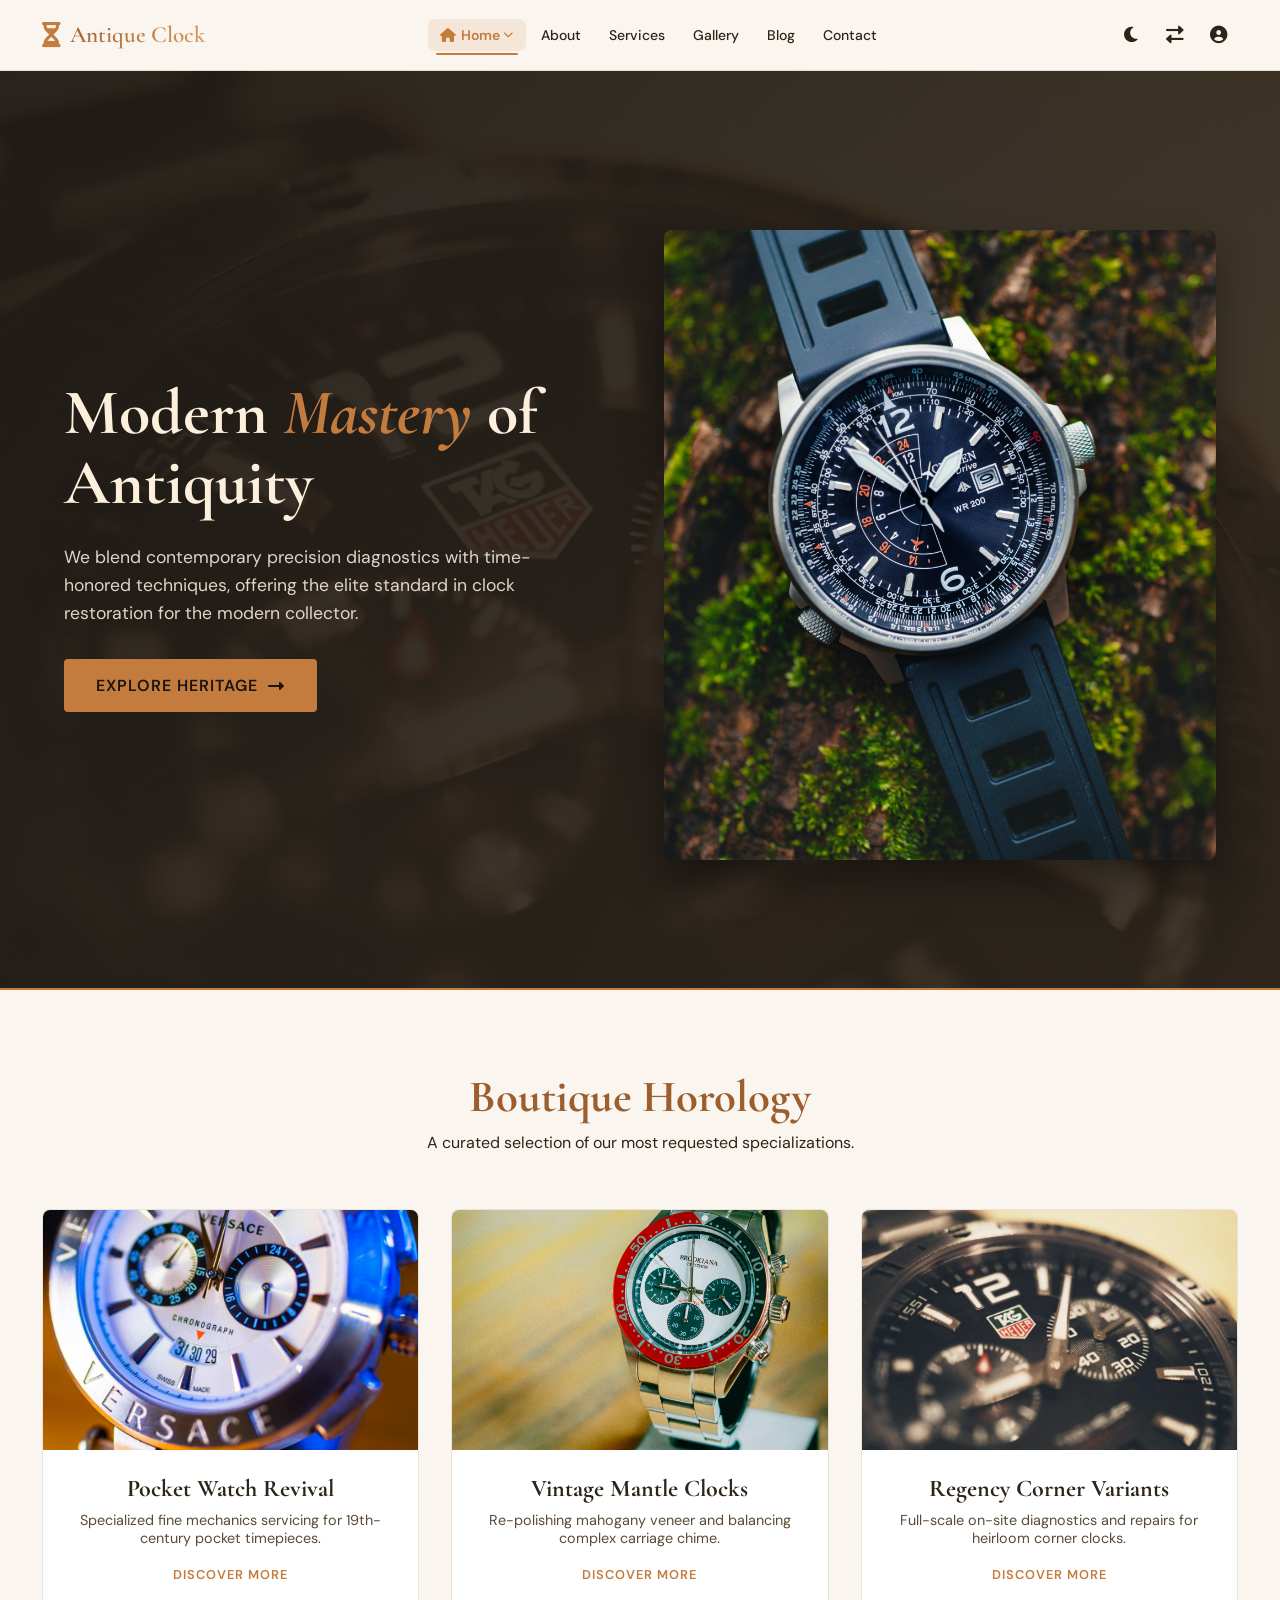
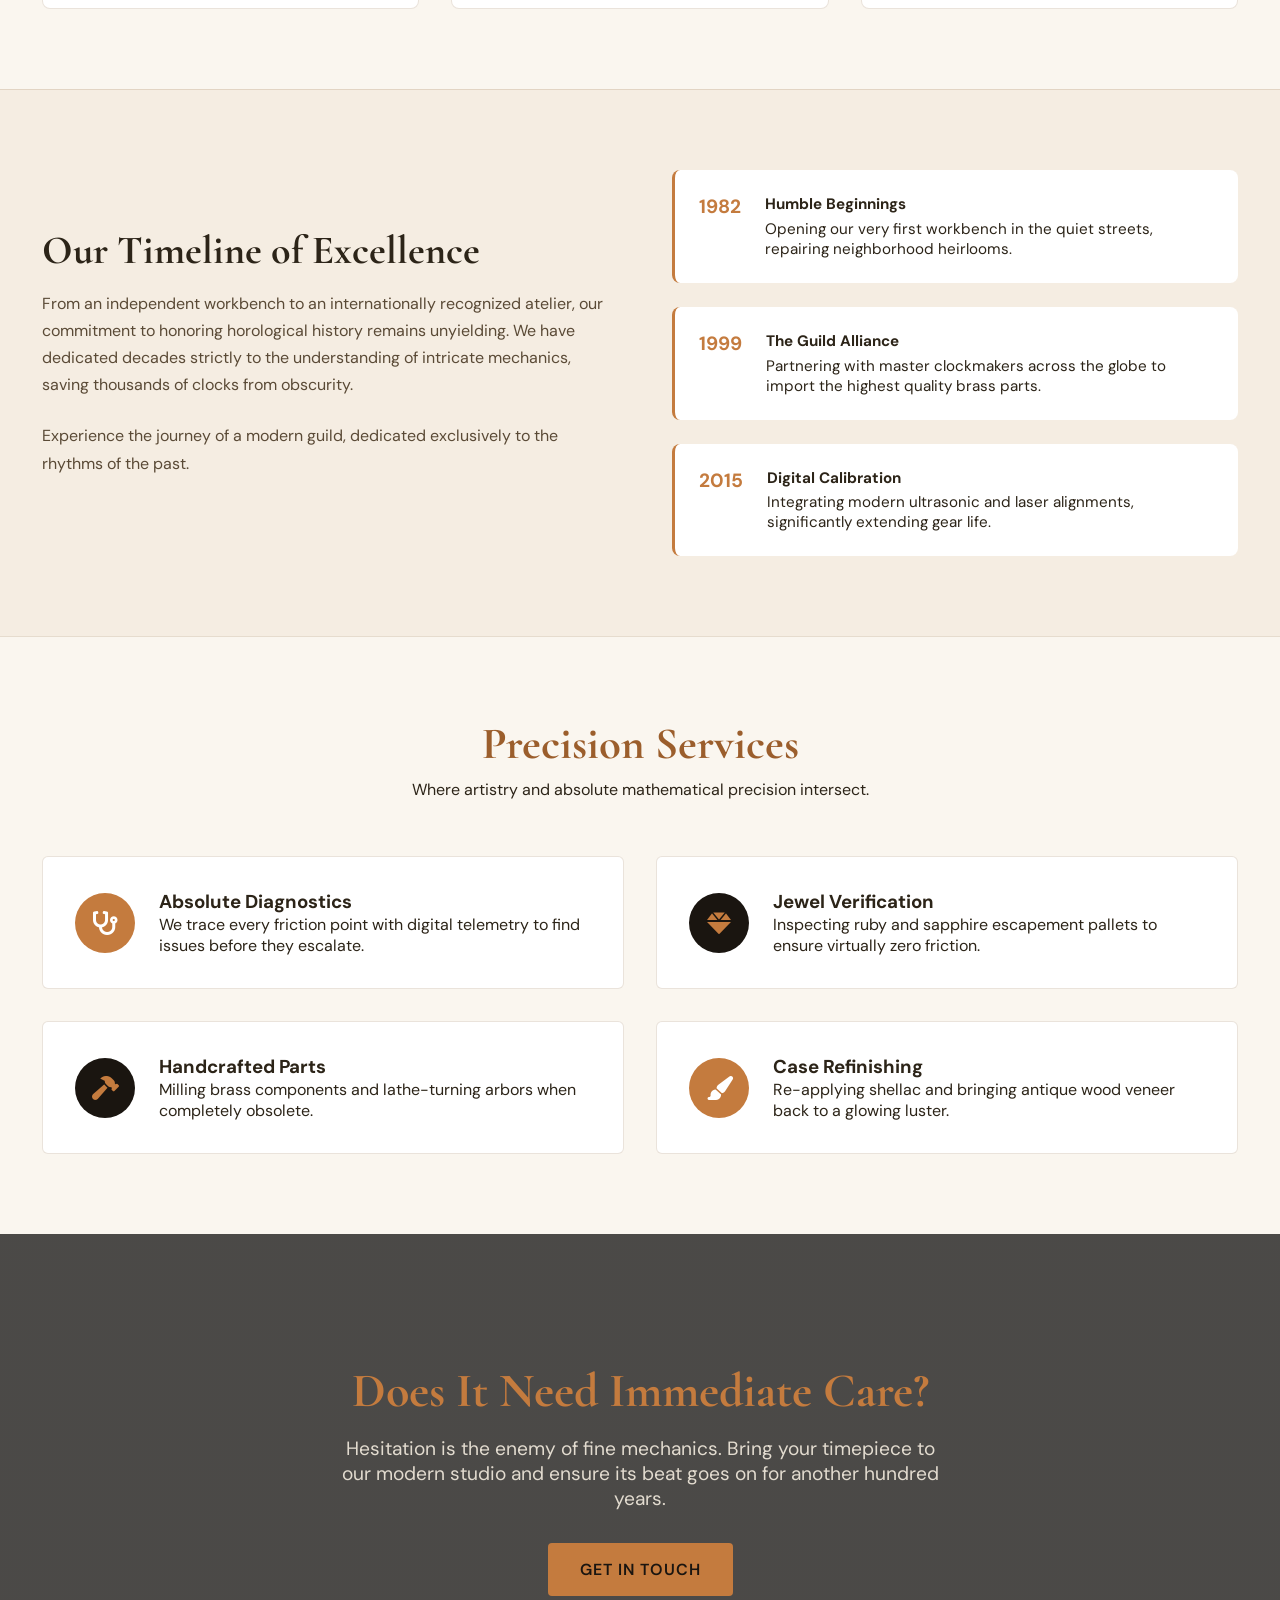
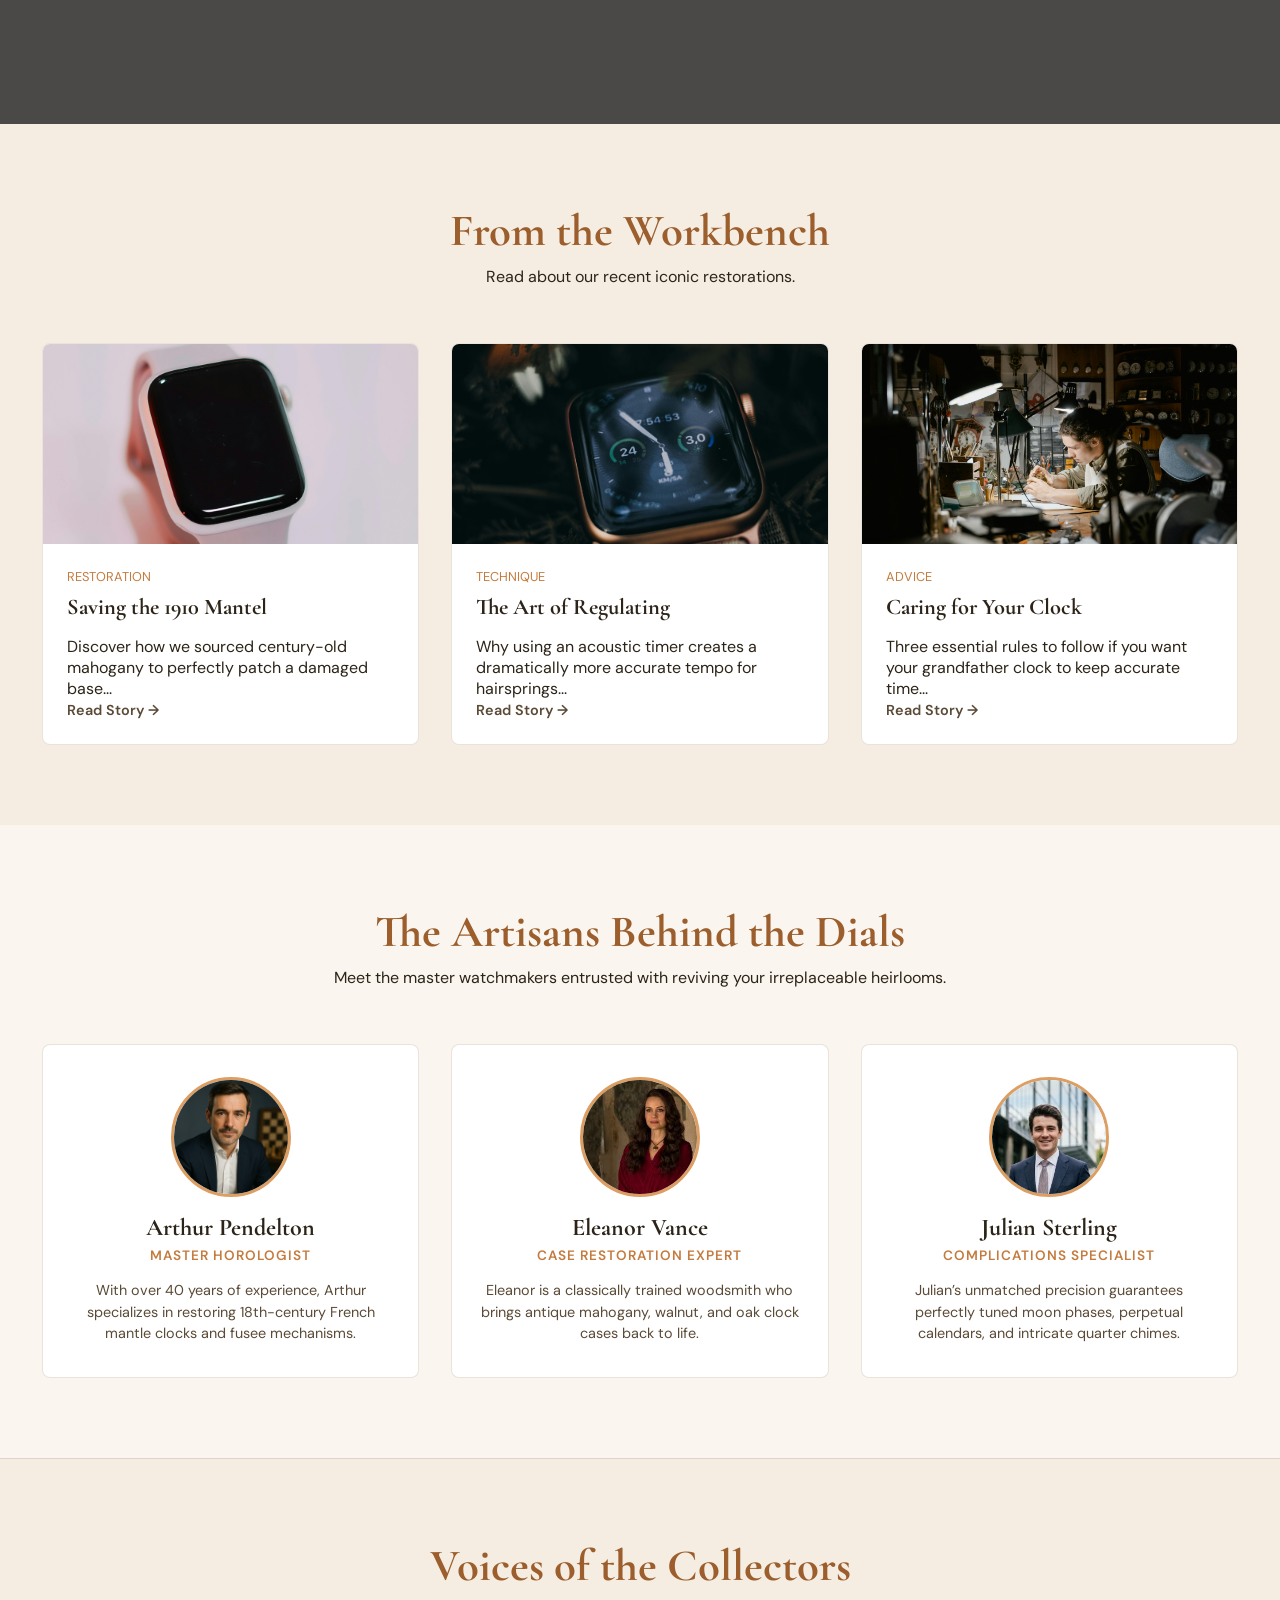
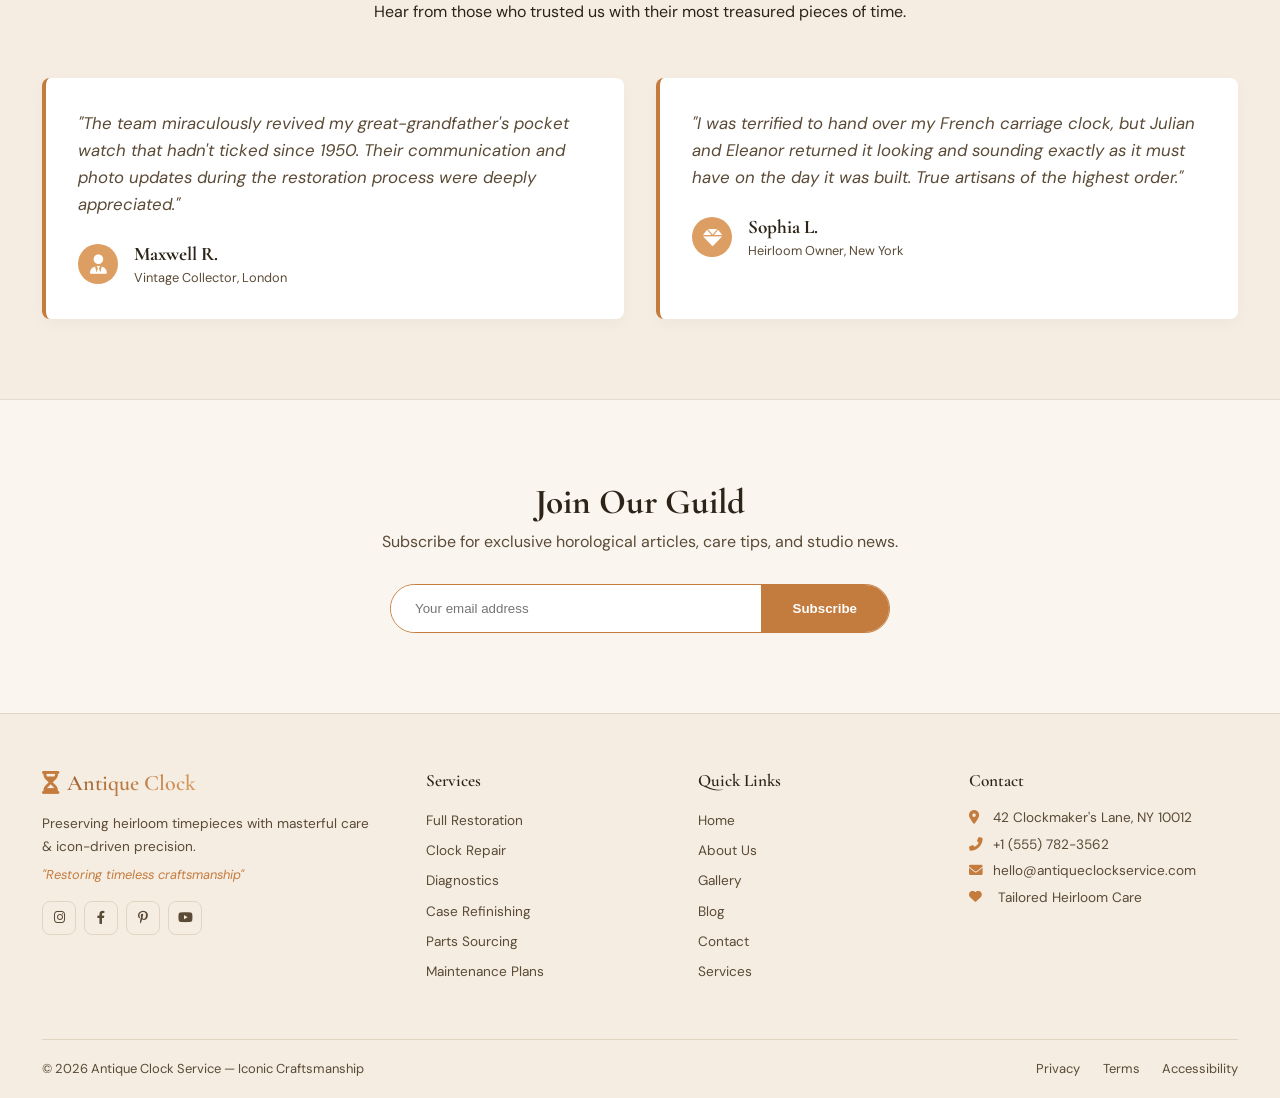
==== commit 06229646: "main" ====
--- a/index.html
+++ b/index.html
@@ -1,638 +1,485 @@
 <!DOCTYPE html>
 <html lang="en">
-  <head>
+<head>
     <meta charset="UTF-8">
-    <meta name="viewport"
-      content="width=device-width, initial-scale=1.0, viewport-fit=cover">
-    <title>Antique Clock | Timeless Icons of Craftsmanship</title>
-    <link
-      href="https://fonts.googleapis.com/css2?family=Cormorant+Garamond:ital,wght@0,400;0,500;0,600;1,400;1,500&family=DM+Sans:wght@300;400;500;600&display=swap"
-      rel="stylesheet">
-    <link rel="stylesheet"
-      href="https://cdnjs.cloudflare.com/ajax/libs/font-awesome/6.0.0-beta3/css/all.min.css">
-      
+    <meta name="viewport" content="width=device-width, initial-scale=1.0, viewport-fit=cover">
+    <title>Antique Clock | Modern Horology Home</title>
+    <link href="https://fonts.googleapis.com/css2?family=Cormorant+Garamond:ital,wght@0,400;0,500;0,600;1,400;1,500&family=DM+Sans:wght@300;400;500;600&display=swap" rel="stylesheet">
+    <link rel="stylesheet" href="https://cdnjs.cloudflare.com/ajax/libs/font-awesome/6.0.0-beta3/css/all.min.css">
     <link rel="stylesheet" href="./shared.css">
     <style>
-      /* ── HERO: antique clock mechanism background ── */
-      .hero {
+      /* Page Specific Styles for Home 2 */
+      
+      /* SECTION 1: Modern Hero */
+      .home2-hero {
         position: relative;
-        background-image: url('./image/Global\ Client\ Concierge.jpg');
-        background-size: cover;
-        background-position: 30% 45%;
-        background-repeat: no-repeat;
-        padding: 5rem 0 4rem;
-        overflow: hidden;
-      }
-
-      .hero::before {
-        content: '';
-        position: absolute;
-        inset: 0;
-        background: linear-gradient(125deg, rgba(18, 12, 8, 0.88) 0%, rgba(44, 28, 18, 0.75) 45%, rgba(126, 72, 30, 0.6) 100%);
-        pointer-events: none;
-        z-index: 1;
-      }
-
-      body.dark .hero::before {
-        background: linear-gradient(125deg, rgba(8, 6, 4, 0.92) 0%, rgba(30, 20, 12, 0.85) 50%, rgba(88, 52, 24, 0.7) 100%);
-      }
-
-      .hero .container,
-      .hero .hero-grid {
+        padding: 10rem 2rem 8rem;
+        background: linear-gradient(135deg, rgba(30,25,20,0.95), rgba(45,35,25,0.85)), url('./image/imag3.jpg') center/cover no-repeat;
+        border-bottom: 2px solid var(--gold);
+        min-height: 85vh;
+        display: flex;
+        align-items: center;
+      }
+      .home2-hero .container {
+        display: grid;
+        grid-template-columns: 1fr 1fr;
+        gap: 3rem;
+        align-items: center;
         position: relative;
         z-index: 2;
       }
-
-      .hero-badge {
+      .home2-hero-text h1 {
+        font-family: 'Cormorant Garamond', serif;
+        font-size: clamp(2.8rem, 5vw, 4.5rem);
+        color: #fcefdc;
+        line-height: 1.1;
+        margin-bottom: 1.5rem;
+      }
+      .home2-hero-text h1 span {
+        color: var(--gold);
+        font-style: italic;
+      }
+      .home2-hero-text p {
+        font-size: 1.1rem;
+        color: rgba(255, 245, 230, 0.85);
+        margin-bottom: 2rem;
+        max-width: 480px;
+        line-height: 1.6;
+      }
+      .hero2-btn {
+        background: var(--gold);
+        color: #1a1510;
+        padding: 1rem 2rem;
+        border-radius: 4px; /* modern sharp edge */
+        font-weight: 600;
+        text-transform: uppercase;
+        letter-spacing: 1px;
+        transition: all 0.3s;
         display: inline-flex;
         align-items: center;
-        gap: .5rem;
-        font-size: .7rem;
-        letter-spacing: .14em;
+        gap: 10px;
+        text-decoration: none;
+      }
+      .hero2-btn:hover {
+        background: #fff;
+        color: var(--gold-dark);
+        transform: translateY(-3px);
+      }
+      .home2-hero-img-wrapper {
+        position: relative;
+        border-radius: 8px;
+        overflow: hidden;
+        box-shadow: 0 20px 40px rgba(0,0,0,0.4);
+      }
+      .home2-hero-img-wrapper img {
+        width: 100%;
+        height: 70vh;
+        display: block;
+        transition: transform 0.8s ease;
+        object-fit: cover;
+      }
+      .home2-hero-img-wrapper:hover img {
+        transform: scale(1.05);
+      }
+      .hero-tagline {
+        position: absolute;
+        bottom: 20px;
+        left: -30px;
+        background: var(--cream);
+        color: var(--brown-dark);
+        padding: 1rem 1.5rem;
+        font-family: 'Cormorant Garamond', serif;
+        font-size: 1.2rem;
+        font-weight: 600;
+        border-left: 4px solid var(--gold);
+        box-shadow: 0 10px 20px rgba(0,0,0,0.2);
+        z-index: 10;
+      }
+      body.dark .hero-tagline {
+        background: #2a221b;
+        color: #fcefdc;
+      }
+
+      /* SECTION 2: Featured Collections */
+      .collections-sec {
+        padding: 5rem 0;
+        background: var(--cream);
+      }
+      .sec-header {
+        text-align: center;
+        margin-bottom: 3.5rem;
+      }
+      .sec-header h2 {
+        font-family: 'Cormorant Garamond', serif;
+        font-size: 2.8rem;
+        color: var(--gold-dark);
+        margin-bottom: 0.5rem;
+      }
+      body.dark .sec-header h2 { color: var(--gold); }
+      .coll-grid {
+        display: grid;
+        grid-template-columns: repeat(3, 1fr);
+        gap: 2rem;
+      }
+      .coll-card {
+        background: var(--card-bg);
+        border: 1px solid var(--border);
+        border-radius: 8px;
+        overflow: hidden;
+        transition: all 0.3s;
+      }
+      .coll-card:hover {
+        transform: translateY(-10px);
+        box-shadow: 0 15px 30px rgba(0,0,0,0.1);
+        border-color: var(--gold);
+      }
+      .coll-img {
+        height: 240px;
+        width: 100%;
+        object-fit: cover;
+      }
+      .coll-content {
+        padding: 1.5rem;
+        text-align: center;
+      }
+      .coll-content h3 {
+        font-family: 'Cormorant Garamond', serif;
+        font-size: 1.5rem;
+        margin-bottom: 0.5rem;
+      }
+      .coll-content p {
+        font-size: 0.9rem;
+        color: var(--brown-mid);
+        margin-bottom: 1rem;
+      }
+      .coll-link {
+        color: var(--gold);
+        font-weight: 600;
         text-transform: uppercase;
-        color: #e9bc8b;
-        font-weight: 500;
+        font-size: 0.8rem;
+        letter-spacing: 1px;
+        text-decoration: none;
+      }
+
+      /* SECTION 3: The Master's Chronicle */
+      .chronicle-sec {
+        padding: 5rem 0;
+        background: var(--cream-mid);
+        border-top: 1px solid var(--border);
+      }
+      .chronicle-flex {
+        display: flex;
+        align-items: center;
+        gap: 4rem;
+      }
+      .chronicle-text {
+        flex: 1;
+      }
+      .chronicle-text h2 {
+        font-family: 'Cormorant Garamond', serif;
+        font-size: 2.5rem;
         margin-bottom: 1rem;
       }
-
-      .hero-badge span {
-        width: 32px;
-        height: 1px;
-        background: #e9bc8b;
-      }
-
-      .hero h1 {
-        font-family: 'Cormorant Garamond', serif;
-        font-size: clamp(2.5rem, 4.8vw, 4rem);
-        font-weight: 600;
-        line-height: 1.1;
-        margin-bottom: 1rem;
-        color: #fef1e0;
-        text-shadow: 0 2px 6px rgba(0, 0, 0, 0.2);
-      }
-
-      .hero h1 em {
-        font-style: italic;
-        color: #e9bc8b;
-        text-shadow: 0 0 3px rgba(0, 0, 0, 0.1);
-      }
-
-      .hero p {
-        font-size: .94rem;
+      .chronicle-text p {
+        margin-bottom: 1.5rem;
         line-height: 1.7;
-        color: rgba(255, 245, 230, 0.9);
-        max-width: 450px;
-        margin-bottom: 2rem;
-      }
-
-      .icon-cluster {
-        display: flex;
-        flex-wrap: wrap;
-        gap: 1rem;
-        margin-top: 2rem;
-      }
-
-      .icon-cluster .cluster-item {
-        background: rgba(30, 20, 12, 0.65);
-        backdrop-filter: blur(8px);
-        border: 1px solid rgba(220, 158, 98, 0.5);
-        border-radius: 60px;
-        padding: .45rem 1rem .45rem .9rem;
-        display: inline-flex;
-        align-items: center;
-        gap: .6rem;
-        font-size: .85rem;
-        font-weight: 500;
-        color: #f5e7d9;
-      }
-
-      .icon-cluster i {
-        font-size: 1rem;
-        color: var(--gold-light);
-      }
-
-      .hero-stats {
-        display: flex;
-        gap: 2rem;
-        margin-top: 1.8rem;
-      }
-
-      .stat-badge {
+        color: var(--brown-mid);
+      }
+      .timeline {
+        flex: 1;
         display: flex;
         flex-direction: column;
-      }
-
-      .stat-number {
+        gap: 1.5rem;
+      }
+      .time-item {
+        display: flex;
+        align-items: flex-start;
+        gap: 1.5rem;
+        background: var(--card-bg);
+        padding: 1.5rem;
+        border-radius: 8px;
+        border-left: 3px solid var(--gold);
+      }
+      .time-year {
+        font-weight: 700;
+        color: var(--gold);
+        font-size: 1.2rem;
+      }
+      .time-desc {
+        font-size: 0.95rem;
+      }
+      .time-desc h4 { margin-bottom: 0.3rem }
+
+      /* SECTION 4: Modern Services Showcase */
+      .services-modern {
+        padding: 5rem 0;
+        background: var(--cream);
+        border-top: 1px solid var(--border);
+      }
+      .serv-grid {
+        display: grid;
+        grid-template-columns: repeat(2, 1fr);
+        gap: 2rem;
+      }
+      .serv-box {
+        display: flex;
+        align-items: center;
+        gap: 1.5rem;
+        padding: 2rem;
+        background: var(--card-bg);
+        border: 1px solid var(--border);
+        transition: all 0.3s;
+        border-radius: 6px;
+      }
+      .serv-box:hover {
+        background: rgba(212, 175, 55, 0.05);
+        border-color: var(--gold);
+        transform: translateY(-3px);
+      }
+      .serv-icon {
+        width: 60px;
+        height: 60px;
+        border-radius: 50%;
+        background: var(--gold);
+        color: #fff;
+        display: flex;
+        align-items: center;
+        justify-content: center;
+        font-size: 1.5rem;
+        flex-shrink: 0;
+      }
+      .serv-box.dark-icon .serv-icon {
+        background: #1a1510;
+        color: var(--gold);
+      }
+      body.dark .serv-box.dark-icon .serv-icon { background: #332b21; }
+
+      /* SECTION 5: Parallax Banner */
+      .parallax-banner {
+        padding: 8rem 0;
+        background: linear-gradient(rgba(0,0,0,0.7), rgba(0,0,0,0.7)), url('https://images.unsplash.com/photo-1549487532-a5e2f7535560?q=80&w=2070&auto=format') center/cover fixed;
+        text-align: center;
+        color: #fff;
+      }
+      .parallax-banner h2 {
         font-family: 'Cormorant Garamond', serif;
-        font-size: 1.7rem;
+        font-size: 3rem;
+        color: var(--gold);
+        margin-bottom: 1rem;
+      }
+      .parallax-banner p {
+        font-size: 1.2rem;
+        max-width: 600px;
+        margin: 0 auto 2rem;
+        color: #e2dbcf;
+      }
+
+      /* SECTION 6: Latest from the bench */
+      .blog-sec {
+        padding: 5rem 0;
+        background: var(--cream-mid);
+      }
+      .b-grid {
+        display: grid;
+        grid-template-columns: repeat(3, 1fr);
+        gap: 2rem;
+      }
+      .b-card {
+        background: var(--card-bg);
+        border-radius: 8px;
+        overflow: hidden;
+        border: 1px solid var(--border);
+        transition: all 0.2s;
+      }
+      .b-card:hover { transform: translateY(-5px); border-color: var(--gold); }
+      .b-img {
+        width: 100%;
+        height: 200px;
+        object-fit: cover;
+      }
+      .b-info {
+        padding: 1.5rem;
+      }
+      .b-meta {
+        font-size: 0.8rem;
+        color: var(--gold);
+        text-transform: uppercase;
+        margin-bottom: 0.5rem;
+        display: block;
+      }
+      .b-info h3 {
+        font-family: 'Cormorant Garamond', serif;
+        font-size: 1.4rem;
+        margin-bottom: 1rem;
+      }
+      .b-info a {
+        color: var(--brown-mid);
+        text-decoration: none;
+        font-size: 0.9rem;
         font-weight: 600;
-        color: #e9bc8b;
-      }
-
-      .stat-badge span:last-child {
-        color: rgba(255, 245, 230, 0.85);
-        font-size: .85rem;
-      }
-
-      .hero-btns {
+      }
+      .b-info a:hover { color: var(--gold); }
+
+      /* NEW SECTION: Master Horologists */
+      .team-sec {
+        padding: 5rem 0;
+        background: var(--cream);
+      }
+      .team-grid {
+        display: grid;
+        grid-template-columns: repeat(3, 1fr);
+        gap: 2rem;
+      }
+      .team-card {
+        text-align: center;
+        background: var(--card-bg);
+        border: 1px solid var(--border);
+        border-radius: 8px;
+        padding: 2rem 1.5rem;
+        transition: transform 0.3s;
+      }
+      .team-card:hover {
+        transform: translateY(-5px);
+        box-shadow: 0 10px 20px rgba(0,0,0,0.05);
+        border-color: var(--gold);
+      }
+      .team-img {
+        width: 120px;
+        height: 120px;
+        border-radius: 50%;
+        object-fit: cover;
+        margin: 0 auto 1rem;
+        border: 3px solid var(--gold-light);
+      }
+      .team-card h3 {
+        font-family: 'Cormorant Garamond', serif;
+        font-size: 1.5rem;
+        margin-bottom: 0.3rem;
+      }
+      .team-card .role {
+        color: var(--gold);
+        font-size: 0.85rem;
+        text-transform: uppercase;
+        letter-spacing: 1px;
+        font-weight: 600;
+        margin-bottom: 1rem;
+        display: block;
+      }
+      .team-card p {
+        font-size: 0.9rem;
+        color: var(--brown-mid);
+        line-height: 1.5;
+      }
+
+      /* NEW SECTION: Client Testimonials */
+      .testi-sec {
+        padding: 5rem 0;
+        background: var(--cream-mid);
+        border-top: 1px solid var(--border);
+      }
+      .testi-grid {
+        display: grid;
+        grid-template-columns: repeat(2, 1fr);
+        gap: 2rem;
+      }
+      .testi-card {
+        background: var(--card-bg);
+        padding: 2rem;
+        border-radius: 8px;
+        border-left: 4px solid var(--gold);
+        box-shadow: 0 5px 15px rgba(0,0,0,0.03);
+      }
+      .testi-card p {
+        font-style: italic;
+        color: var(--brown-mid);
+        margin-bottom: 1.5rem;
+        line-height: 1.6;
+        font-size: 1.05rem;
+      }
+      .testi-client {
         display: flex;
-        gap: .9rem;
-        flex-wrap: wrap;
-        margin: 1.5rem 0 1rem;
-      }
-
-      .btn-primary {
+        align-items: center;
+        gap: 1rem;
+      }
+      .testi-client .t-icon {
+        width: 40px;
+        height: 40px;
+        border-radius: 50%;
+        background: var(--gold-light);
+        display: flex;
+        align-items: center;
+        justify-content: center;
+        color: #fff;
+        font-size: 1.2rem;
+      }
+      .testi-client h4 {
+        margin: 0;
+        font-family: 'Cormorant Garamond', serif;
+        font-size: 1.2rem;
+      }
+      .testi-client span {
+        font-size: 0.8rem;
+        color: var(--brown-mid);
+      }
+
+      /* SECTION 7: Newsletter */
+      .newsletter-sec {
+        padding: 5rem 0;
+        background: var(--cream);
+        text-align: center;
+        border-top: 1px solid var(--border);
+      }
+      .newsletter-sec h2 { font-family: 'Cormorant Garamond', serif; font-size: 2.2rem; margin-bottom: 0.5rem; }
+      .newsletter-sec p { color: var(--brown-mid); }
+      .news-form {
+        max-width: 500px;
+        margin: 2rem auto 0;
+        display: flex;
+        border: 1px solid var(--gold);
+        border-radius: 30px;
+        overflow: hidden;
+      }
+      .news-form input {
+        flex: 1;
+        padding: 1rem 1.5rem;
+        border: none;
+        background: var(--card-bg);
+        color: var(--brown-dark);
+        outline: none;
+      }
+      body.dark .news-form input {
+        color: #fff;
+      }
+      .news-form button {
         background: var(--gold);
         color: #fff;
         border: none;
-        padding: .75rem 1.8rem;
-        border-radius: 40px;
-        font-weight: 500;
+        padding: 0 2rem;
+        font-weight: 600;
         cursor: pointer;
-        transition: all .2s;
-        box-shadow: 0 6px 12px rgba(0, 0, 0, 0.2);
-      }
-
-      .btn-primary:hover {
+        transition: 0.2s;
+      }
+      .news-form button:hover {
         background: var(--gold-dark);
-        transform: translateY(-2px);
-        box-shadow: 0 12px 20px rgba(0, 0, 0, 0.25);
-      }
-
-      .btn-outline {
-        background: rgba(0, 0, 0, 0.4);
-        backdrop-filter: blur(4px);
-        color: #fef1e0;
-        border: 1px solid rgba(220, 158, 98, 0.7);
-        padding: .75rem 1.8rem;
-        border-radius: 40px;
-        font-weight: 500;
-        cursor: pointer;
-        transition: all .2s;
-      }
-
-      .btn-outline:hover {
-        border-color: var(--gold-light);
-        color: #ffefcf;
-        background: rgba(0, 0, 0, 0.5);
-      }
-
-      /* creative icon wave section */
-      .creative-wave {
-        padding: 3rem 0;
-        background: var(--cream-mid);
-        border-bottom: 1px solid var(--border);
-      }
-
-      .creative-grid {
-        display: grid;
-        grid-template-columns: repeat(4, 1fr);
-        gap: 1.8rem;
-        text-align: center;
-      }
-
-      .creative-card {
-        background: var(--card-bg);
-        border-radius: 24px;
-        padding: 1.8rem 1rem;
-        transition: all .2s;
-        border: 1px solid var(--border);
-      }
-
-      .creative-card i {
-        font-size: 2.2rem;
-        color: var(--gold);
-        margin-bottom: 1rem;
-      }
-
-      .creative-card h3 {
-        font-size: 1.1rem;
-        font-weight: 600;
-        margin-bottom: .4rem;
-      }
-
-      .creative-card p {
-        font-size: .8rem;
-        color: var(--brown-mid);
-      }
-
-      /* artisan process icon section (SESSION 3) - clock movement background */
-      .artisan-section {
-        padding: 5rem 0;
-        background: linear-gradient(rgba(250, 246, 239, 0.92), rgba(250, 246, 239, 0.92)), url('./image/home4.webp') center/cover;
-        background-attachment: fixed;
-      }
-
-      body.dark .artisan-section {
-        background: linear-gradient(rgba(26, 22, 18, 0.94), rgba(26, 22, 18, 0.94)), url('https://images.unsplash.com/photo-1594535182308-8ffefbb661e1?q=80&w=2070&auto=format') center/cover;
-      }
-
-      .artisan-header {
-        text-align: center;
-        max-width: 700px;
-        margin: 0 auto 3rem;
-      }
-
-      .artisan-header .section-tag {
-        justify-content: center;
-      }
-
-      .artisan-header h2 {
-        font-family: 'Cormorant Garamond', serif;
-        font-size: clamp(2rem, 3.5vw, 2.8rem);
-      }
-
-      .process-icon-flow {
-        display: grid;
-        grid-template-columns: repeat(4, 1fr);
-        gap: 1.2rem;
-      }
-
-      .flow-step {
-        background: var(--section-bg-alt);
-        border-radius: 28px;
-        padding: 1.6rem;
-        text-align: center;
-        border: 1px solid var(--border);
-        transition: all .25s;
-      }
-
-      .flow-step:hover {
-        transform: translateY(-5px);
-        border-color: var(--gold-light);
-      }
-
-      .step-icon {
-        width: 70px;
-        height: 70px;
-        margin: 0 auto 1rem;
-        background: rgba(184, 124, 79, .12);
-        border-radius: 50%;
-        display: flex;
-        align-items: center;
-        justify-content: center;
-        font-size: 2rem;
-        color: var(--gold);
-      }
-
-      .flow-step h3 {
-        font-size: 1.2rem;
-        margin-bottom: .5rem;
-      }
-
-      .flow-step p {
-        font-size: .85rem;
-        color: var(--brown-mid);
-      }
-
-      /* gallery mosaic */
-      .gallery-mosaic {
-        padding: 4rem 0;
-        background: var(--cream-mid);
-        border-top: 1px solid var(--border);
-        border-bottom: 1px solid var(--border);
-      }
-
-      .mosaic-grid {
-        display: grid;
-        grid-template-columns: repeat(3, 1fr);
-        gap: 1.5rem;
-      }
-
-      .mosaic-item {
-        background: var(--card-bg);
-        border-radius: 20px;
-        padding: 1.5rem;
-        text-align: center;
-        border: 1px solid var(--border);
-        transition: transform .2s;
-      }
-
-      .mosaic-item:hover {
-        transform: scale(1.02);
-      }
-
-      .mosaic-icon {
-        font-size: 2.5rem;
-        color: var(--gold);
-        margin-bottom: 1rem;
-      }
-
-      .mosaic-item h3 {
-        font-size: 1.2rem;
-        margin-bottom: .4rem;
-      }
-
-      .mosaic-item p {
-        font-size: .82rem;
-        color: var(--brown-mid);
-        margin-bottom: 1rem;
-      }
-
-      .mosaic-tag {
-        display: inline-block;
-        background: rgba(184, 124, 79, .1);
-        padding: .2rem .7rem;
-        border-radius: 40px;
-        font-size: .7rem;
-        font-weight: 500;
-        color: var(--gold);
-      }
-
-      /* stats & testimonial */
-      .stats {
-        background: var(--cream);
-        border-top: 1px solid var(--border);
-        border-bottom: 1px solid var(--border);
-        padding: 4rem 0;
-        position: relative;
-        overflow: hidden;
-      }
-
-      .stats-img-bg {
-        position: absolute;
-        top: 50%;
-        right: -5%;
-        transform: translateY(-50%);
-        width: 300px;
-        opacity: 0.05;
-        pointer-events: none;
-      }
-
-      body.dark .stats-img-bg {
-        opacity: 0.1;
-      }
-
-      .stats-inner {
-        display: grid;
-        grid-template-columns: repeat(4, 1fr);
-        gap: 1.5rem;
-        text-align: center;
-      }
-
-      .stat-num {
-        font-family: 'Cormorant Garamond', serif;
-        font-size: 2.4rem;
-        font-weight: 600;
-        color: var(--gold);
-      }
-
-      .testimonial-simple {
-        padding: 4rem 0;
-      }
-
-      .testimonial-flex {
-        display: grid;
-        grid-template-columns: repeat(3, 1fr);
-        gap: 1.5rem;
-      }
-
-      .t-card {
-        background: var(--card-bg);
-        border-radius: 20px;
-        padding: 1.6rem;
-        border: 1px solid var(--border);
-      }
-
-      .t-card i {
-        color: var(--gold);
-        font-size: .9rem;
-        margin-bottom: .8rem;
-        opacity: .7;
-      }
-
-      .t-card p {
-        font-style: italic;
-        font-size: .85rem;
-        line-height: 1.6;
-        margin-bottom: 1rem;
-      }
-
-      .avatar-icon {
-        width: 36px;
-        height: 36px;
-        background: rgba(184, 124, 79, .15);
-        border-radius: 50%;
-        display: inline-flex;
-        align-items: center;
-        justify-content: center;
-        margin-right: .7rem;
-        color: var(--gold);
-      }
-
-      /* CTA creative */
-      .cta-creative {
-        padding: 4rem 0;
-      }
-
-      .cta-creative .cta-box {
-        background: linear-gradient(125deg, #2b1f13, #4f351f);
-        border-radius: 28px;
-        padding: 3rem;
-        display: flex;
-        align-items: center;
-        justify-content: space-between;
-        gap: 2rem;
-        flex-wrap: wrap;
-      }
-
-      .cta-creative h2 {
-        font-family: 'Cormorant Garamond', serif;
-        font-size: 1.9rem;
-        color: #f5e8d8;
-      }
-
-      .cta-creative p {
-        color: rgba(245, 232, 216, .8);
-        max-width: 400px;
-      }
-
-      .btn-cta {
-        background: var(--gold);
-        border: none;
-        padding: .8rem 2rem;
-        border-radius: 40px;
-        color: #fff;
-        font-weight: 500;
-        transition: all .2s;
-        cursor: pointer;
-        display: inline-flex;
-        align-items: center;
-        gap: .5rem;
-      }
-
-      .btn-cta:hover {
-        background: var(--gold-dark);
-        transform: translateY(-2px);
-      }
-
-      @media(max-width:1024px) {
-        .hero-grid {
-          grid-template-columns: 1fr;
-          gap: 2rem;
-        }
-
-        .creative-grid,
-        .process-icon-flow {
-          grid-template-columns: repeat(2, 1fr);
-        }
-
-        .mosaic-grid {
-          grid-template-columns: repeat(2, 1fr);
-        }
-
-        .testimonial-flex {
-          grid-template-columns: 1fr 1fr;
-        }
-
-        .stats-inner {
-          grid-template-columns: repeat(2, 1fr);
-        }
-      }
-
-      @media(max-width:640px) {
-        .container {
-          padding: 0 1.2rem;
-        }
-
-        .creative-grid,
-        .process-icon-flow,
-        .mosaic-grid,
-        .testimonial-flex {
-          grid-template-columns: 1fr;
-        }
-
-        .stats-inner {
-          grid-template-columns: 1fr 1fr;
-        }
-
-        .cta-creative .cta-box {
-          flex-direction: column;
-          text-align: center;
-        }
-
-        .hero-stats {
-          flex-wrap: wrap;
-          justify-content: center;
-        }
+      }
+
+      @media(max-width: 992px) {
+        .home2-hero .container { grid-template-columns: 1fr; }
+        .hero-tagline { left: 20px; bottom: -20px; }
+        .chronicle-flex { flex-direction: column; }
+        .coll-grid, .b-grid { grid-template-columns: repeat(2, 1fr); }
+      }
+      @media(max-width: 768px) {
+        .serv-grid { grid-template-columns: 1fr; }
+        .coll-grid, .b-grid, .team-grid, .testi-grid { grid-template-columns: 1fr; }
       }
     </style>
-
-    <!-- SESSION 3: artisan-section with clock mechanism background & bright heading -->
-    <style>
-      .artisan-section {
-        position: relative;
-        background-image: url('./image/Hand-Wound\ Caliber.jpg');
-        background-size: cover;
-        background-position: center 20%;
-        background-repeat: no-repeat;
-        background-attachment: scroll;
-      }
-      .artisan-section::before {
-        content: '';
-        position: absolute;
-        top: 0;
-        left: 0;
-        width: 100%;
-        height: 100%;
-        background: rgba(0, 0, 0, 0.55);
-        backdrop-filter: brightness(0.96);
-        pointer-events: none;
-        z-index: 0;
-        border-radius: inherit;
-      }
-      body.dark .artisan-section::before {
-        background: rgba(0, 0, 0, 0.7);
-      }
-      .artisan-section .container {
-        position: relative;
-        z-index: 2;
-      }
-      .artisan-section .artisan-header h2 {
-        color: #e9bc8b !important;
-        text-shadow: 0 2px 5px rgba(0,0,0,0.3);
-        font-weight: 700;
-      }
-      .artisan-section .artisan-header .section-tag span,
-      .artisan-section .artisan-header .section-tag {
-        color: #ffdaa6;
-      }
-      .artisan-section .flow-step {
-        background: rgba(250, 246, 239, 0.92);
-        backdrop-filter: blur(2px);
-      }
-      body.dark .artisan-section .flow-step {
-        background: rgba(34, 30, 24, 0.92);
-      }
-    </style>
-    <!-- SESSION 6: testimonial-simple with antique clock dial background + bright heading -->
-    <style>
-      .testimonial-simple {
-        position: relative;
-        background-image: url('./image/watch.jpg');
-        background-size: cover;
-        background-position: center 30%;
-        background-repeat: no-repeat;
-        background-attachment: scroll;
-      }
-      .testimonial-simple::before {
-        content: '';
-        position: absolute;
-        top: 0;
-        left: 0;
-        width: 100%;
-        height: 100%;
-        background: rgba(0, 0, 0, 0.6);
-        backdrop-filter: brightness(0.92);
-        pointer-events: none;
-        z-index: 0;
-      }
-      body.dark .testimonial-simple::before {
-        background: rgba(0, 0, 0, 0.75);
-      }
-      .testimonial-simple .container {
-        position: relative;
-        z-index: 2;
-      }
-      /* bright heading for testimonial section (matching gold/bright theme) */
-      .testimonial-simple .artisan-header h2 {
-        color: #e9bc8b !important;
-        text-shadow: 0 2px 4px rgba(0,0,0,0.4);
-      }
-      .testimonial-simple .artisan-header .section-tag,
-      .testimonial-simple .artisan-header .section-tag span {
-        color: #ffdaa6;
-      }
-      .testimonial-simple .artisan-header p {
-        color: rgba(255, 245, 230, 0.9);
-      }
-      /* testimonial cards remain readable with semi-transparent background */
-      .testimonial-simple .t-card {
-        background: rgba(250, 246, 239, 0.92);
-        backdrop-filter: blur(2px);
-        border-color: rgba(220, 158, 98, 0.4);
-      }
-      body.dark .testimonial-simple .t-card {
-        background: rgba(34, 30, 24, 0.92);
-      }
-      .testimonial-simple .t-card p,
-      .testimonial-simple .t-card strong,
-      .testimonial-simple .t-card div {
-        color: var(--brown-dark);
-      }
-      body.dark .testimonial-simple .t-card p,
-      body.dark .testimonial-simple .t-card strong {
-        color: #ece3d8;
-      }
-    </style>
-
-
-    
-  <link rel="stylesheet" href="./shared.css">
     <link rel="icon" type="image/png" href="./favicon.png">
 </head>
-  <body>
-<div class="nav-wrapper">
+<body>
+
+    <!-- Navbar Wrapper -->
+    <div class="nav-wrapper">
       <div class="container">
         <nav>
           <a href="./index.html" class="logo">
@@ -643,8 +490,8 @@
             <li class="ddrop">
               <button class="ddrop-btn active"><i class="fas fa-home"></i> Home <i class="fas fa-chevron-down chevron"></i></button>
               <div class="ddrop-menu">
-                <a href="./index.html" class="active">Home 1</a>
-                <a href="./home 2.html">Home 2</a>
+                <a href="./index.html">Home 1</a>
+                <a href="./home 2.html" class="active">Home 2</a>
               </div>
             </li>
             <li><a href="./about.html">About</a></li>
@@ -674,7 +521,7 @@
       </div>
     </div>
 
-    <!-- Drawer overlay & drawer panel -->
+    <!-- Drawer panel -->
     <div class="drawer-overlay" id="drawerOverlay"></div>
     <div class="drawer" id="drawer">
       <div class="drawer-header">
@@ -685,8 +532,8 @@
         <div class="drawer-section-label">Navigation</div>
         <a href="javascript:void(0)" class="active" data-close><i class="fas fa-home"></i> Home</a>
         <div class="drawer-sub">
-          <a href="./index.html" class="active" data-close>Home 1 — Classic</a>
-          <a href="./home 2.html" data-close>Home 2 — Modern</a>
+          <a href="./index.html" data-close>Home 1 — Classic</a>
+          <a href="./home 2.html" class="active" data-close>Home 2 — Modern</a>
         </div>
         <a href="./about.html" data-close>About</a>
         <a href="./services.html" data-close>Services</a>
@@ -694,149 +541,323 @@
         <a href="./blog.html" data-close>Blog</a>
         <a href="./contact.html" data-close>Contact</a>
         <div class="drawer-divider"></div>
-        <!-- Enhanced controls injected via JS -->
       </div>
     </div>
 
-
-      
-    
-  
-    <!-- 1. Hero Section (Centered Master Style) -->
-<section class="new-master-hero" style="position: relative; background: linear-gradient(rgba(0,0,0,0.6), rgba(0,0,0,0.7)), url('./image/imag5.jpg') center center/cover no-repeat; padding: 10rem 2rem; text-align: center; border-bottom: 3px solid #D4AF37; margin: 0; z-index: 5;">
-  <div style="max-width: 900px; margin: 0 auto; position: relative; z-index: 2;">
-    <div style="display:inline-block; background:rgba(212,175,55,0.2); color:#D4AF37; padding:0.4rem 1.2rem; border-radius:30px; font-weight:700; font-size:0.8rem; margin-bottom:1.5rem; letter-spacing:2px; border:1px solid rgba(212,175,55,0.4);">HOROLOGY LEGACY</div>
-    <h1 style="font-family: 'Cormorant Garamond', serif; font-size: 5rem; font-weight: 700; background: linear-gradient(135deg, #FFE484, #FFB347); -webkit-background-clip: text; background-clip: text; color: transparent; margin-bottom: 1.5rem; text-shadow: 0 4px 15px rgba(0,0,0,0.4); letter-spacing: -0.02em; line-height:1.1;">Echoes of Eternity</h1>
-    <p style="font-family: 'DM Sans', sans-serif; font-size: 1.35rem; color: #FFF3D1; font-weight: 500; max-width: 750px; margin: 0 auto 2.5rem auto; line-height:1.6; text-shadow: 0 2px 4px rgba(0,0,0,0.5);">Master horologists reviving heirloom clocks with traditional techniques and icon-driven precision. Each restoration breathes life into history.</p>
-    <div style="display: flex; gap: 1.2rem; justify-content: center; flex-wrap: wrap;">
-      <a href="./services.html" style="background: #D4AF37; color: #1e1a14; padding: 1rem 2.8rem; border-radius: 50px; font-weight: 700; text-decoration: none; font-family: 'DM Sans', sans-serif; transition: all 0.2s; display: inline-flex; align-items: center; gap: 10px; box-shadow: 0 10px 20px rgba(0,0,0,0.3);">Restore a Clock <i class="fas fa-arrow-right"></i></a>
-      <a href="./gallery.html" style="background: rgba(255,255,240,0.1); backdrop-filter: blur(12px); border: 2px solid rgba(212,175,55,0.6); color: #FFFAF0; padding: 1rem 2.8rem; border-radius: 50px; font-weight: 600; text-decoration: none; font-family: 'DM Sans', sans-serif; transition: all 0.2s; display: inline-flex; align-items: center; gap: 10px;">Explore Masterworks <i class="fas fa-images"></i></a>
-    </div>
-    <div style="margin-top:4rem; display:flex; justify-content:center; gap:3rem; color:rgba(255,250,235,0.7); font-size:0.9rem;">
-      <span><i class="fas fa-gear" style="color:#D4AF37; margin-right:8px;"></i> Mechanical Soul</span>
-      <span><i class="fas fa-hourglass-start" style="color:#D4AF37; margin-right:8px;"></i> Timeless Legacy</span>
-      <span><i class="fas fa-gem" style="color:#D4AF37; margin-right:8px;"></i> Heirloom Quality</span>
-    </div>
-  </div>
-</section>
-
-    <!-- creative icon features wave -->
-    <div class="creative-wave" id="section-features"><div class="container"><div
-          class="creative-grid"><div class="creative-card"><i
-              class="fas fa-tachometer-alt"></i><h3>Precision
-              Timing</h3><p>Digital & mechanical calibration</p></div><div
-            class="creative-card"><i
-              class="fas fa-hand-holding-heart"></i><h3>Heirloom
-              Care</h3><p>Gentle, ethical restoration</p></div><div
-            class="creative-card"><i
-              class="fas fa-charging-station"></i><h3>Modern
-              Diagnostics</h3><p>Laser alignment + classic craft</p></div><div
-            class="creative-card"><i
-              class="fas fa-globe-americas"></i><h3>Worldwide
-              Shipping</h3><p>Insured & tracked</p></div></div></div></div>
-
-    <!-- artisan process icon section (SESSION 3 with clock movement background) -->
-    <section class="artisan-section" id="section-services">
-      <div class="container">
-        <div class="artisan-header">
-          <div class="section-tag" style="display:flex;gap:.5rem;justify-content:center;"><span></span> THE CRAFT <span></span></div>
-          <h2>Where Icons Meet<br>Horology Excellence</h2>
-          <img src="https://images.unsplash.com/photo-1505765050516-f72dcac9c60e?ixlib=rb-4.0.3&auto=format&fit=crop&w=400&q=80" alt="Clock Mechanism" style="width:120px; height:120px; border-radius:50%; margin:1.5rem auto 0; border:4px solid var(--gold); object-fit:cover; display:block; box-shadow: 0 10px 30px rgba(0,0,0,0.3);">
-          <p class="section-sub" style="margin:1rem auto 0;">Each restoration step is guided by timeless symbols of mastery.</p>
-        </div>
-        <div class="process-icon-flow">
-          <div class="flow-step"><div class="step-icon"><i
-                class="fas fa-search"></i></div><h3>Inspect</h3><p>Iconic
-              assessment of gears, jewels & case</p></div>
-          <div class="flow-step"><div class="step-icon"><i
-                class="fas fa-screwdriver-wrench"></i></div><h3>Disassemble</h3><p>Hand-drawn
-              mapping & part catalog</p></div>
-          <div class="flow-step"><div class="step-icon"><i
-                class="fas fa-brush"></i></div><h3>Revive</h3><p>Ultrasonic
-              cleaning & pivot polishing</p></div>
-          <div class="flow-step"><div class="step-icon"><i class="fa-brands fa-searchengin"></i></div><h3>Regulate</h3><p>6-axis
-              timing & beat adjustment</p></div>
+    <!-- SECTION 1: Modern Split Hero -->
+    <section class="home2-hero">
+      <div class="container">
+        <div class="home2-hero-text">
+          <h1>Modern <span>Mastery</span> of Antiquity</h1>
+          <p>We blend contemporary precision diagnostics with time-honored techniques, offering the elite standard in clock restoration for the modern collector.</p>
+          <a href="./services.html" class="hero2-btn">Explore Heritage <i class="fas fa-long-arrow-alt-right"></i></a>
+        </div>
+        <div class="home2-hero-img-wrapper">
+          <img src="./image/Home2main.jpg " alt="Clock making showcase">
         </div>
       </div>
     </section>
 
-    <!-- gallery mosaic icon showcase -->
-    <div class="gallery-mosaic" id="section-gallery">
-      <div class="container">
-        <div class="artisan-header"><div class="section-tag"
-            style="justify-content:center;"><span></span> ICONIC
-            RESTORATIONS</div><h2>Masterworks Gallery</h2><p>Each piece tells a
-            story — icons of craftsmanship revived.</p></div>
-        <div class="mosaic-grid">
-          <div class="mosaic-item"><div class="mosaic-icon"><i
-                class="fas fa-crown"></i></div><h3>Regency Bracket</h3><p>Circa
-              1810, full fusee movement overhaul.</p><span class="mosaic-tag">🌿
-              Restored 2025</span></div>
-          <div class="mosaic-item"><div class="mosaic-icon"><i
-                class="fas fa-moon"></i></div><h3>Lunar
-              Grandfather</h3><p>Moonphase complication & chime barrel
-              rebuilt.</p><span class="mosaic-tag">⭐ Heirloom</span></div>
-          <div class="mosaic-item"><div class="mosaic-icon"><i
-                class="fas fa-bell"></i></div><h3>Vienna
-              Regulator</h3><p>Weight-driven movement, case veneering.</p><span
-              class="mosaic-tag">🎵 Chime restored</span></div>
-        </div>
-      </div>
-    </div>
-
-    <!-- testimonial (SESSION 6 with antique clock dial background) -->
-    <div class="testimonial-simple" id="section-testimonials"><div class="container"><div
-          class="artisan-header"><div class="section-tag"
-            style="justify-content:center;"><span></span> VOICES OF
-            TIME</div><h2>What Collectors Say</h2><p class="section-sub" style="margin:0 auto;">Authentic stories from passionate collectors</p></div><div
-          class="testimonial-flex"><div class="t-card"><i
-              class="fas fa-quote-left"></i><p>"The icon-driven process gave me total confidence. My 1920s mantel clock ticks perfectly."</p><div><div
-                class="avatar-icon" style="display:inline-flex;"><i
-                  class="fas fa-user"></i></div> <strong>Elena
-                R.</strong></div></div><div class="t-card"><i
-              class="fas fa-quote-left"></i><p>"Masterful restoration — they even recreated a missing gear using traditional techniques."</p><div><div
-                class="avatar-icon"><i class="fas fa-user-check"></i></div>
-              <strong>Thomas K.</strong></div></div><div class="t-card"><i
-              class="fas fa-quote-left"></i><p>"Shipping was seamless and the communication via icons made tracking easy."</p><div><div
-                class="avatar-icon"><i class="fas fa-star"></i></div> <strong>M.
-                Chen</strong></div></div></div></div></div>
-
-    <!-- CTA creative -->
-    <section class="cta-creative" id="section-contact"><div class="container"><div
-          class="cta-box"><div><h2>Ready to Restore Your Heirloom?</h2><p>Book a
-              free consultation — icon-based diagnostics & transparent
-              restoration plan.</p></div><button class="btn-cta">Schedule Now <i
-              class="fas fa-arrow-right"></i></button></div></div></section>
-
-    <!-- footer unchanged -->
-  
-    <footer><div class="container"><div class="footer-grid"><div
-            class="footer-brand"><div class="footer-logo"><i
-                class="fas fa-hourglass-half"></i><span
-                class="footer-logo-name">Antique Clock</span></div><p>Preserving
-              heirloom timepieces with masterful care & icon-driven
-              precision.</p><div
-              class="footer-tagline">"Restoring timeless craftsmanship"</div><div
-              class="social-row"><a href="#" class="social-btn"><i
-                  class="fab fa-instagram"></i></a><a href="#"
-                class="social-btn"><i class="fab fa-facebook-f"></i></a><a
-                href="#" class="social-btn"><i
-                  class="fab fa-pinterest-p"></i></a><a href="#"
-                class="social-btn"><i
-                  class="fab fa-youtube"></i></a></div></div><div
-            class="footer-col"><h4>Services</h4><ul><li><a href="#">Full
-                  Restoration</a></li><li><a href="#">Clock
-                  Repair</a></li><li><a href="./services.html">Diagnostics</a></li><li><a
-                  href="#">Case Refinishing</a></li><li><a href="#">Parts
-                  Sourcing</a></li><li><a href="#">Maintenance
-                  Plans</a></li></ul></div><div class="footer-col"><h4>Quick
-              Links</h4><ul><li><a href="./index.html">Home</a></li><li><a href="./about.html">About Us</a></li><li><a href="./gallery.html">Gallery</a></li><li><a href="./blog.html">Blog</a></li><li><a href="./contact.html">Contact</a></li><li><a href="./services.html">Services</a></li></ul></div><div
-            class="footer-col"><h4>Contact</h4><div class="contact-row"><i class="fas fa-map-marker-alt"></i><span>42 Clockmaker's Lane, NY 10012</span></div><div class="contact-row"><i class="fas fa-phone-alt"></i><span>+1 (555) 782-3562</span></div><div class="contact-row"><i class="fas fa-envelope"></i><span>hello@antiqueclockservice.com</span></div><div class="contact-row"><i class="fas fa-heart" style="color:var(--gold); font-size: 0.8rem; margin-right: 5px;"></i><span>Tailored Heirloom Care</span></div></div></div><div
-          class="footer-bottom"><div>© 2026 Antique Clock Service — Iconic
-            Craftsmanship</div><div class="legal"><a href="#">Privacy</a><a
-              href="#">Terms</a><a
-              href="#">Accessibility</a></div></div></div></footer>
+    <!-- SECTION 2: Featured Collections -->
+    <section class="collections-sec">
+      <div class="container">
+        <div class="sec-header">
+          <h2>Boutique Horology</h2>
+          <p>A curated selection of our most requested specializations.</p>
+        </div>
+        <div class="coll-grid">
+          <div class="coll-card">
+            <img src="./image/imag1.jpg" alt="Pocket Watches" class="coll-img">
+            <div class="coll-content">
+              <h3>Pocket Watch Revival</h3>
+              <p>Specialized fine mechanics servicing for 19th-century pocket timepieces.</p>
+              <a href="#" class="coll-link">Discover More</a>
+            </div>
+          </div>
+          <div class="coll-card">
+            <img src="./image/imag2.jpg" alt="Mantle Clocks" class="coll-img">
+            <div class="coll-content">
+              <h3>Vintage Mantle Clocks</h3>
+              <p>Re-polishing mahogany veneer and balancing complex carriage chime.</p>
+              <a href="#" class="coll-link">Discover More</a>
+            </div>
+          </div>
+          <div class="coll-card">
+            <img src="./image/imag3.jpg" alt="Grandfather Clocks" class="coll-img">
+            <div class="coll-content">
+              <h3>Regency Corner Variants</h3>
+              <p>Full-scale on-site diagnostics and repairs for heirloom corner clocks.</p>
+              <a href="#" class="coll-link">Discover More</a>
+            </div>
+          </div>
+        </div>
+      </div>
+    </section>
+
+    <!-- SECTION 3: The Master's Chronicle -->
+    <section class="chronicle-sec">
+      <div class="container">
+        <div class="chronicle-flex">
+          <div class="chronicle-text">
+            <h2>Our Timeline of Excellence</h2>
+            <p>From an independent workbench to an internationally recognized atelier, our commitment to honoring horological history remains unyielding. We have dedicated decades strictly to the understanding of intricate mechanics, saving thousands of clocks from obscurity.</p>
+            <p>Experience the journey of a modern guild, dedicated exclusively to the rhythms of the past.</p>
+          </div>
+          <div class="timeline">
+            <div class="time-item">
+              <div class="time-year">1982</div>
+              <div class="time-desc">
+                <h4>Humble Beginnings</h4>
+                <p>Opening our very first workbench in the quiet streets, repairing neighborhood heirlooms.</p>
+              </div>
+            </div>
+            <div class="time-item">
+              <div class="time-year">1999</div>
+              <div class="time-desc">
+                <h4>The Guild Alliance</h4>
+                <p>Partnering with master clockmakers across the globe to import the highest quality brass parts.</p>
+              </div>
+            </div>
+            <div class="time-item">
+              <div class="time-year">2015</div>
+              <div class="time-desc">
+                <h4>Digital Calibration</h4>
+                <p>Integrating modern ultrasonic and laser alignments, significantly extending gear life.</p>
+              </div>
+            </div>
+          </div>
+        </div>
+      </div>
+    </section>
+
+    <!-- SECTION 4: Modern Services Showcase -->
+    <section class="services-modern">
+      <div class="container">
+        <div class="sec-header">
+          <h2>Precision Services</h2>
+          <p>Where artistry and absolute mathematical precision intersect.</p>
+        </div>
+        <div class="serv-grid">
+          <div class="serv-box">
+            <div class="serv-icon"><i class="fas fa-stethoscope"></i></div>
+            <div>
+              <h3>Absolute Diagnostics</h3>
+              <p>We trace every friction point with digital telemetry to find issues before they escalate.</p>
+            </div>
+          </div>
+          <div class="serv-box dark-icon">
+            <div class="serv-icon"><i class="fas fa-gem"></i></div>
+            <div>
+              <h3>Jewel Verification</h3>
+              <p>Inspecting ruby and sapphire escapement pallets to ensure virtually zero friction.</p>
+            </div>
+          </div>
+          <div class="serv-box dark-icon">
+            <div class="serv-icon"><i class="fas fa-hammer"></i></div>
+            <div>
+              <h3>Handcrafted Parts</h3>
+              <p>Milling brass components and lathe-turning arbors when completely obsolete.</p>
+            </div>
+          </div>
+          <div class="serv-box">
+            <div class="serv-icon"><i class="fas fa-paint-brush"></i></div>
+            <div>
+              <h3>Case Refinishing</h3>
+              <p>Re-applying shellac and bringing antique wood veneer back to a glowing luster.</p>
+            </div>
+          </div>
+        </div>
+      </div>
+    </section>
+
+    <!-- SECTION 5: Parallax Banner CTA -->
+    <section class="parallax-banner">
+      <div class="container">
+        <h2>Does It Need Immediate Care?</h2>
+        <p>Hesitation is the enemy of fine mechanics. Bring your timepiece to our modern studio and ensure its beat goes on for another hundred years.</p>
+        <a href="./contact.html" class="hero2-btn">Get In Touch</a>
+      </div>
+    </section>
+
+    <!-- SECTION 6: Latest from the bench -->
+    <section class="blog-sec">
+      <div class="container">
+        <div class="sec-header">
+          <h2>From the Workbench</h2>
+          <p>Read about our recent iconic restorations.</p>
+        </div>
+        <div class="b-grid">
+          <div class="b-card">
+            <img src="./image/imag4.jpg" alt="Blog Image" class="b-img">
+            <div class="b-info">
+              <span class="b-meta">Restoration</span>
+              <h3>Saving the 1910 Mantel</h3>
+              <p>Discover how we sourced century-old mahogany to perfectly patch a damaged base...</p>
+              <a href="./blog.html">Read Story →</a>
+            </div>
+          </div>
+          <div class="b-card">
+            <img src="./image/imag5.jpg" alt="Blog Image" class="b-img">
+            <div class="b-info">
+              <span class="b-meta">Technique</span>
+              <h3>The Art of Regulating</h3>
+              <p>Why using an acoustic timer creates a dramatically more accurate tempo for hairsprings...</p>
+              <a href="./blog.html">Read Story →</a>
+            </div>
+          </div>
+          <div class="b-card">
+            <img src="./image/Caring for Your Clock.jpg" alt="Blog Image" class="b-img">
+            <div class="b-info">
+              <span class="b-meta">Advice</span>
+              <h3>Caring for Your Clock</h3>
+              <p>Three essential rules to follow if you want your grandfather clock to keep accurate time...</p>
+              <a href="./blog.html">Read Story →</a>
+            </div>
+          </div>
+        </div>
+      </div>
+    </section>
+
+    <!-- NEW SECTION: Master Horologists -->
+    <section class="team-sec">
+      <div class="container">
+        <div class="sec-header">
+          <h2>The Artisans Behind the Dials</h2>
+          <p>Meet the master watchmakers entrusted with reviving your irreplaceable heirlooms.</p>
+        </div>
+        <div class="team-grid">
+          <div class="team-card">
+            <img src="./image/home2.png" alt="Head Horologist" class="team-img">
+            <h3>Arthur Pendelton</h3>
+            <span class="role">Master Horologist</span>
+            <p>With over 40 years of experience, Arthur specializes in restoring 18th-century French mantle clocks and fusee mechanisms.</p>
+          </div>
+          <div class="team-card">
+            <img src="./image/home3.jpg" alt="Case Restoration Expert" class="team-img">
+            <h3>Eleanor Vance</h3>
+            <span class="role">Case Restoration Expert</span>
+            <p>Eleanor is a classically trained woodsmith who brings antique mahogany, walnut, and oak clock cases back to life.</p>
+          </div>
+          <div class="team-card">
+            <img src="./image/home4.jpg" alt="Complications Specialist" class="team-img">
+            <h3>Julian Sterling</h3>
+            <span class="role">Complications Specialist</span>
+            <p>Julian’s unmatched precision guarantees perfectly tuned moon phases, perpetual calendars, and intricate quarter chimes.</p>
+          </div>
+        </div>
+      </div>
+    </section>
+
+    <!-- NEW SECTION: Client Testimonials -->
+    <section class="testi-sec">
+      <div class="container">
+        <div class="sec-header">
+          <h2>Voices of the Collectors</h2>
+          <p>Hear from those who trusted us with their most treasured pieces of time.</p>
+        </div>
+        <div class="testi-grid">
+          <div class="testi-card">
+            <p>"The team miraculously revived my great-grandfather's pocket watch that hadn't ticked since 1950. Their communication and photo updates during the restoration process were deeply appreciated."</p>
+            <div class="testi-client">
+              <div class="t-icon"><i class="fas fa-user-tie"></i></div>
+              <div>
+                <h4>Maxwell R.</h4>
+                <span>Vintage Collector, London</span>
+              </div>
+            </div>
+          </div>
+          <div class="testi-card">
+            <p>"I was terrified to hand over my French carriage clock, but Julian and Eleanor returned it looking and sounding exactly as it must have on the day it was built. True artisans of the highest order."</p>
+            <div class="testi-client">
+              <div class="t-icon"><i class="fas fa-gem"></i></div>
+              <div>
+                <h4>Sophia L.</h4>
+                <span>Heirloom Owner, New York</span>
+              </div>
+            </div>
+          </div>
+        </div>
+      </div>
+    </section>
+
+    <!-- SECTION 7: Newsletter -->
+    <section class="newsletter-sec">
+      <div class="container">
+        <h2>Join Our Guild</h2>
+        <p>Subscribe for exclusive horological articles, care tips, and studio news.</p>
+        <div class="news-form">
+          <input type="email" placeholder="Your email address">
+          <button type="submit">Subscribe</button>
+        </div>
+      </div>
+    </section>
+
+    <!-- Footer -->
+    <footer>
+      <div class="container">
+        <div class="footer-grid">
+          <div class="footer-brand">
+            <div class="footer-logo">
+              <i class="fas fa-hourglass-half"></i><span class="footer-logo-name">Antique Clock</span>
+            </div>
+            <p>Preserving heirloom timepieces with masterful care & icon-driven precision.</p>
+            <div class="footer-tagline">"Restoring timeless craftsmanship"</div>
+            <div class="social-row">
+              <a href="#" class="social-btn"><i class="fab fa-instagram"></i></a>
+              <a href="#" class="social-btn"><i class="fab fa-facebook-f"></i></a>
+              <a href="#" class="social-btn"><i class="fab fa-pinterest-p"></i></a>
+              <a href="#" class="social-btn"><i class="fab fa-youtube"></i></a>
+            </div>
+          </div>
+          <div class="footer-col">
+            <h4>Services</h4>
+            <ul>
+              <li><a href="#">Full Restoration</a></li>
+              <li><a href="#">Clock Repair</a></li>
+              <li><a href="./services.html">Diagnostics</a></li>
+              <li><a href="#">Case Refinishing</a></li>
+              <li><a href="#">Parts Sourcing</a></li>
+              <li><a href="#">Maintenance Plans</a></li>
+            </ul>
+          </div>
+          <div class="footer-col">
+            <h4>Quick Links</h4>
+            <ul>
+              <li><a href="./index.html">Home</a></li>
+              <li><a href="./about.html">About Us</a></li>
+              <li><a href="./gallery.html">Gallery</a></li>
+              <li><a href="./blog.html">Blog</a></li>
+              <li><a href="./contact.html">Contact</a></li>
+              <li><a href="./services.html">Services</a></li>
+            </ul>
+          </div>
+          <div class="footer-col">
+            <h4>Contact</h4>
+            <div class="contact-row">
+              <i class="fas fa-map-marker-alt"></i><span>42 Clockmaker's Lane, NY 10012</span>
+            </div>
+            <div class="contact-row">
+              <i class="fas fa-phone-alt"></i><span>+1 (555) 782-3562</span>
+            </div>
+            <div class="contact-row">
+              <i class="fas fa-envelope"></i><span>hello@antiqueclockservice.com</span>
+            </div>
+            <div class="contact-row">
+              <i class="fas fa-heart" style="color:var(--gold); font-size: 0.8rem; margin-right: 5px;"></i><span>Tailored Heirloom Care</span>
+            </div>
+          </div>
+        </div>
+        <div class="footer-bottom">
+          <div>© 2026 Antique Clock Service — Iconic Craftsmanship</div>
+          <div class="legal">
+            <a href="#">Privacy</a>
+            <a href="#">Terms</a>
+            <a href="#">Accessibility</a>
+          </div>
+        </div>
+      </div>
+    </footer>
 
     <script src="./nav.js"></script>
 </body>
-</html>+</html>
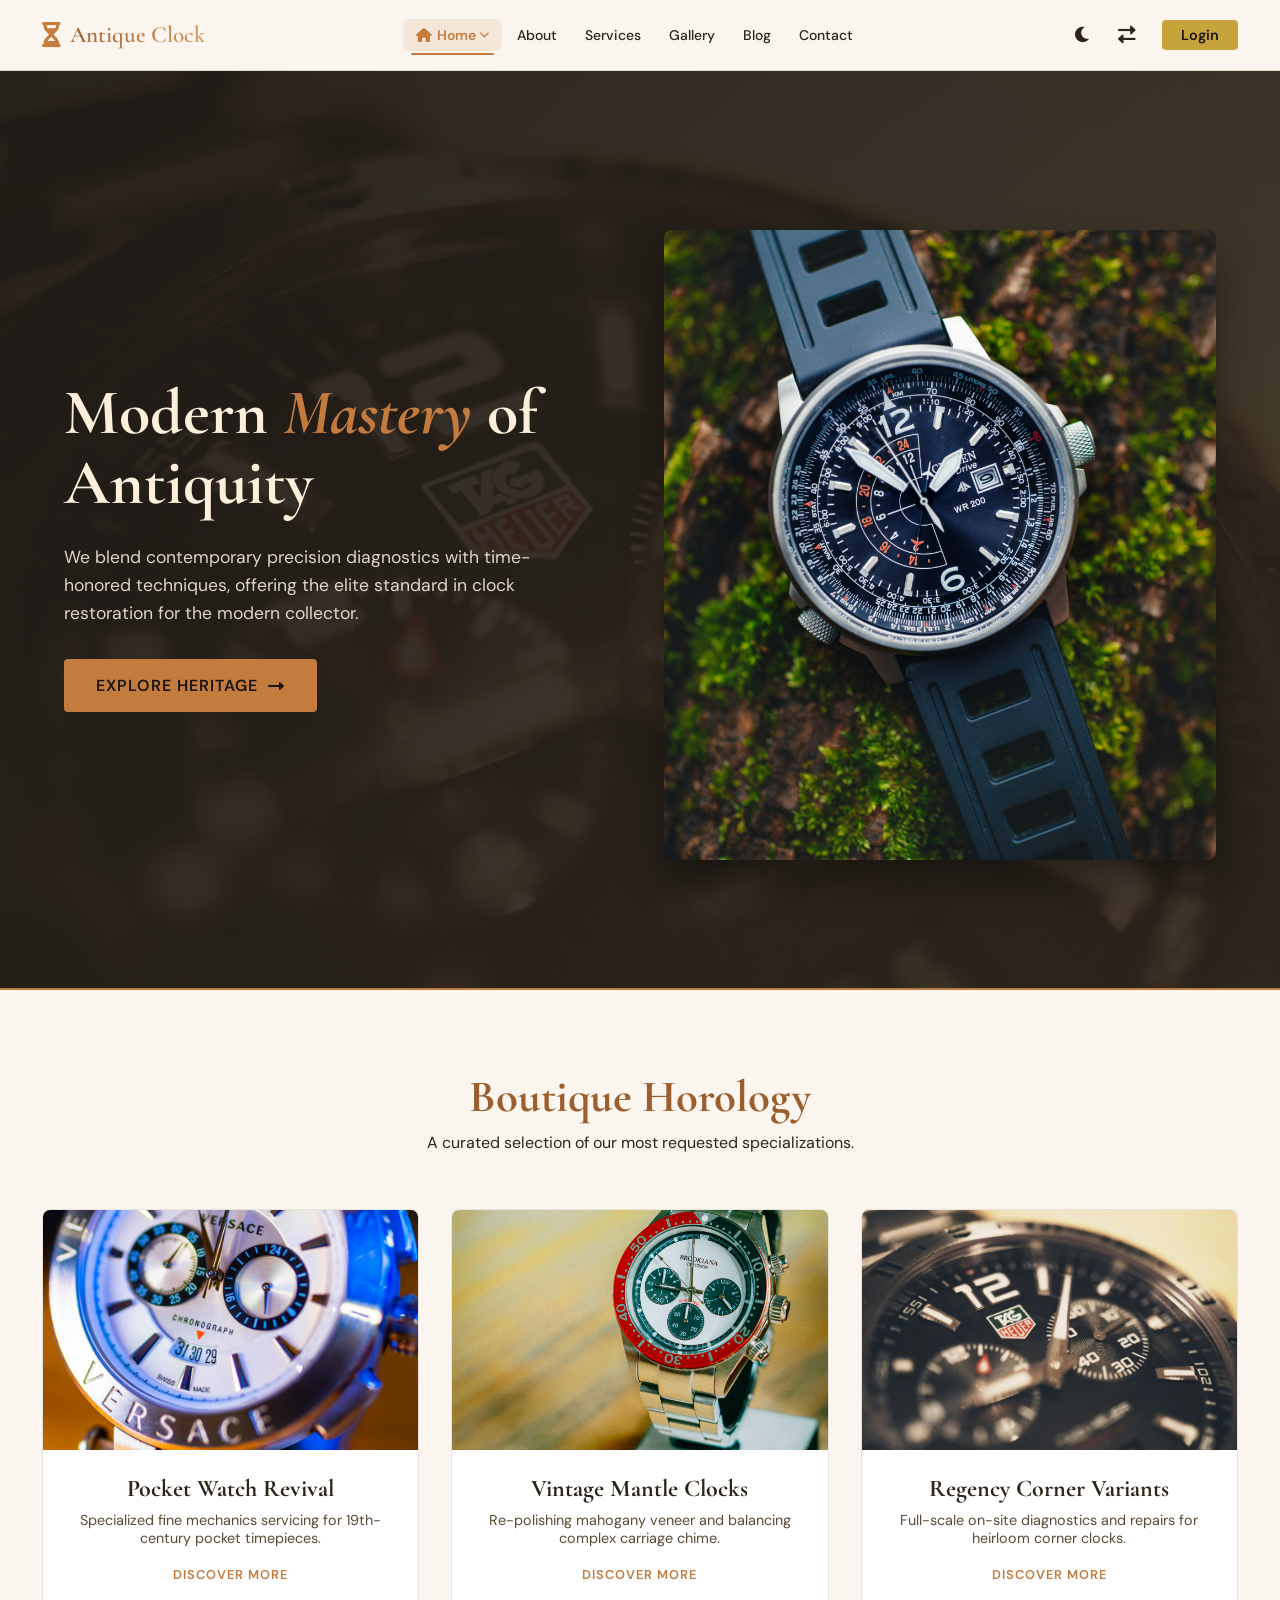
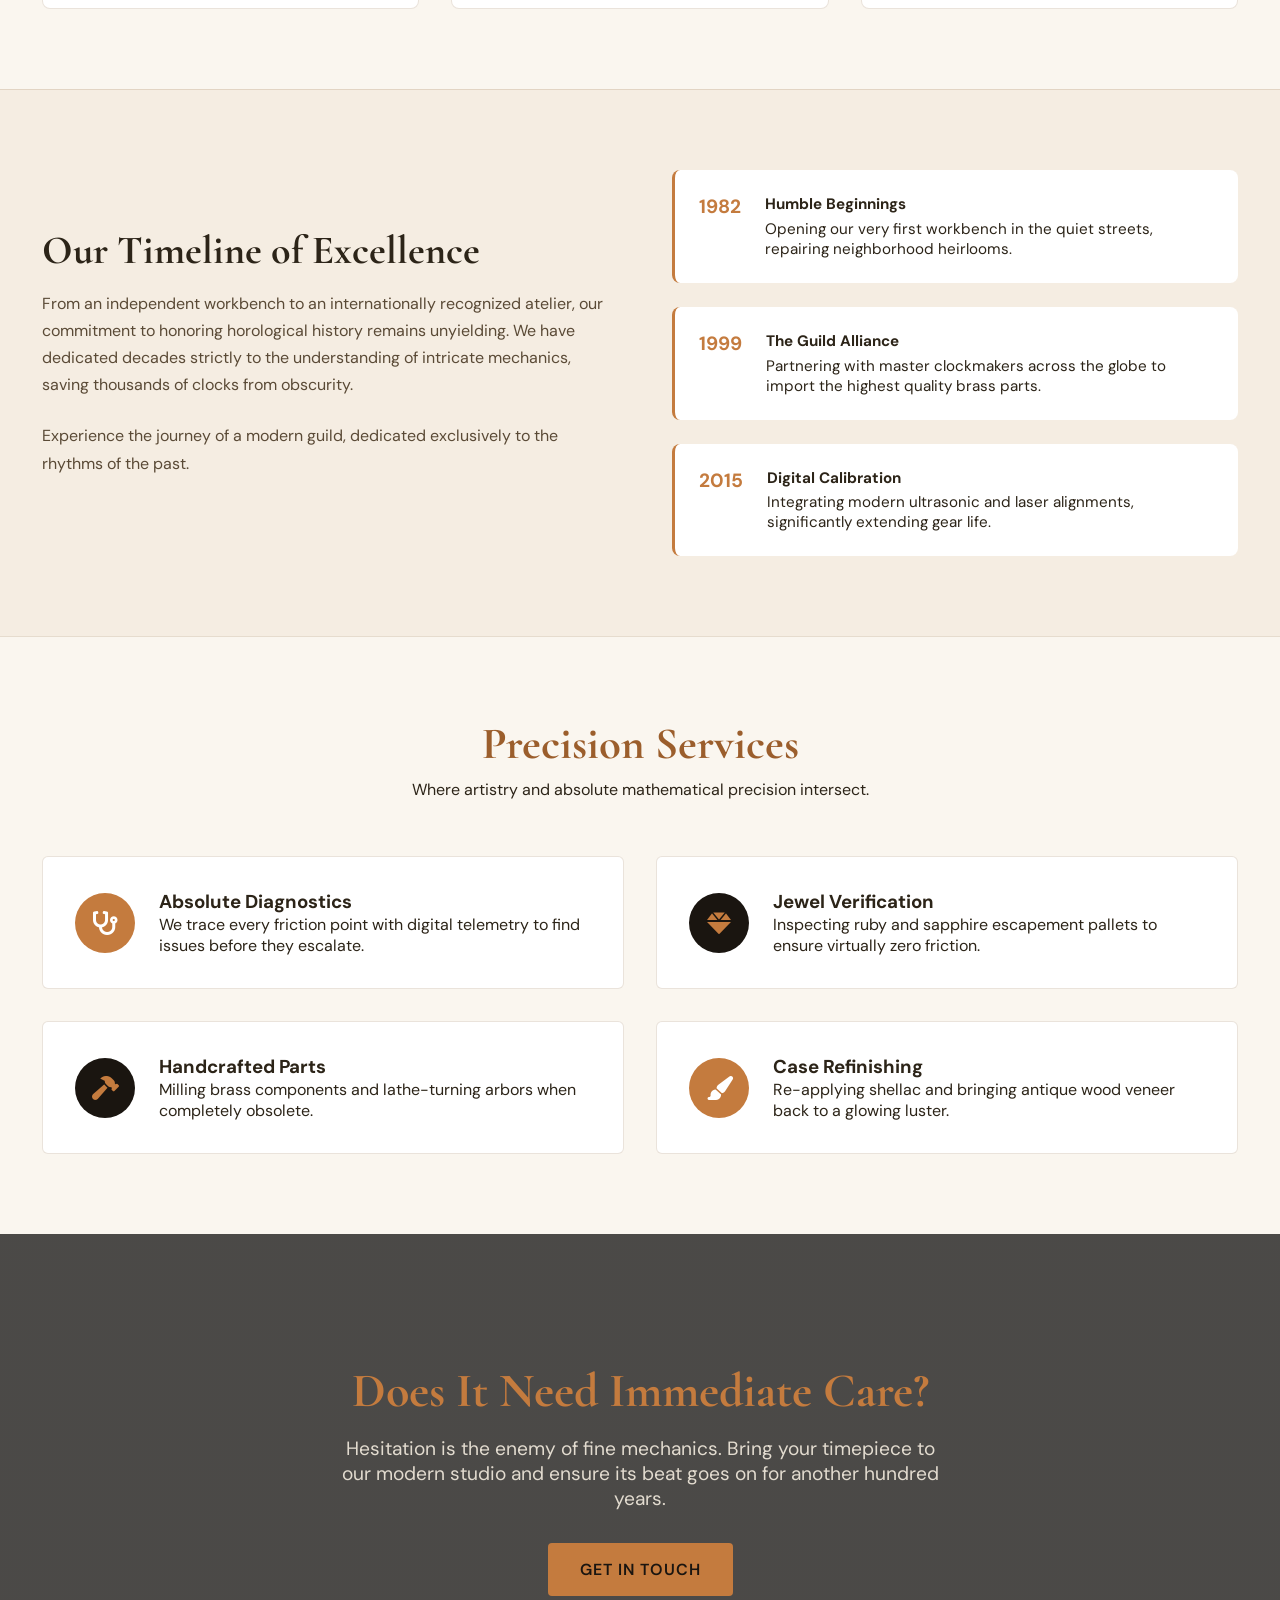
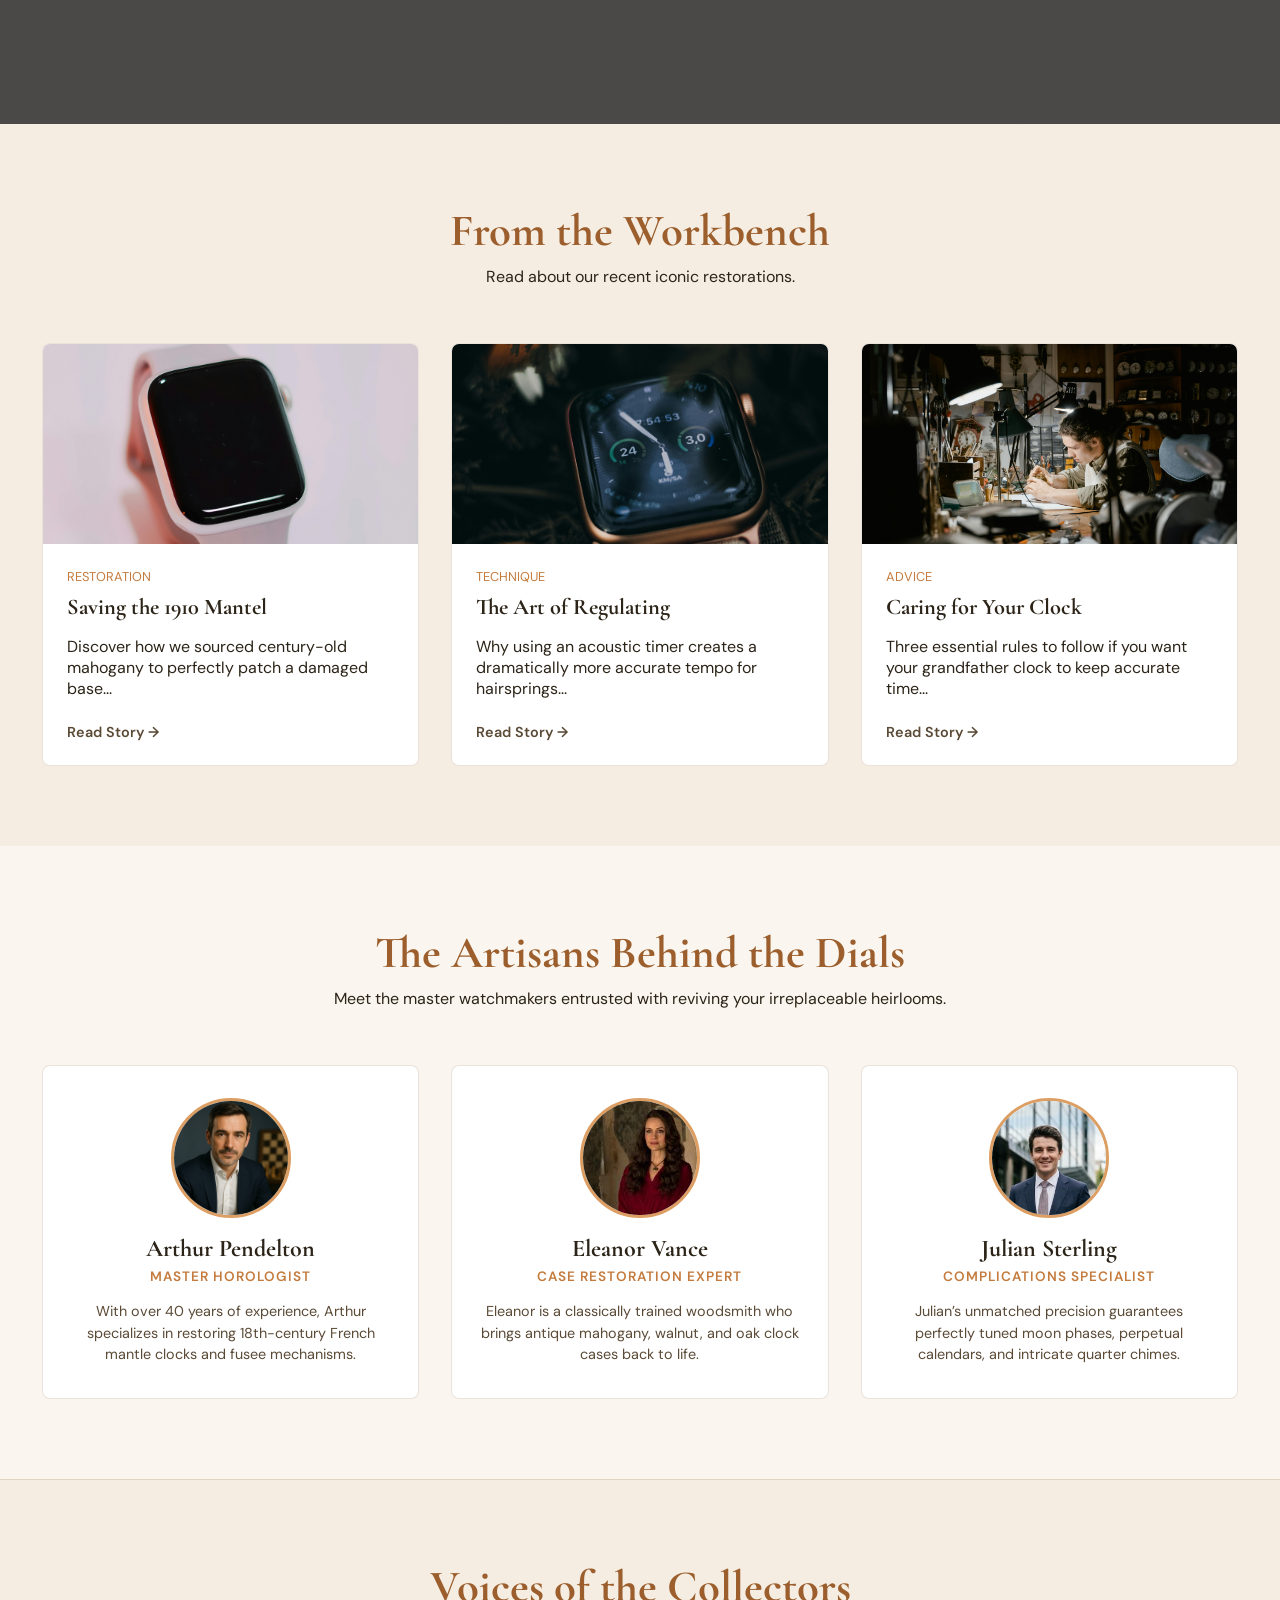
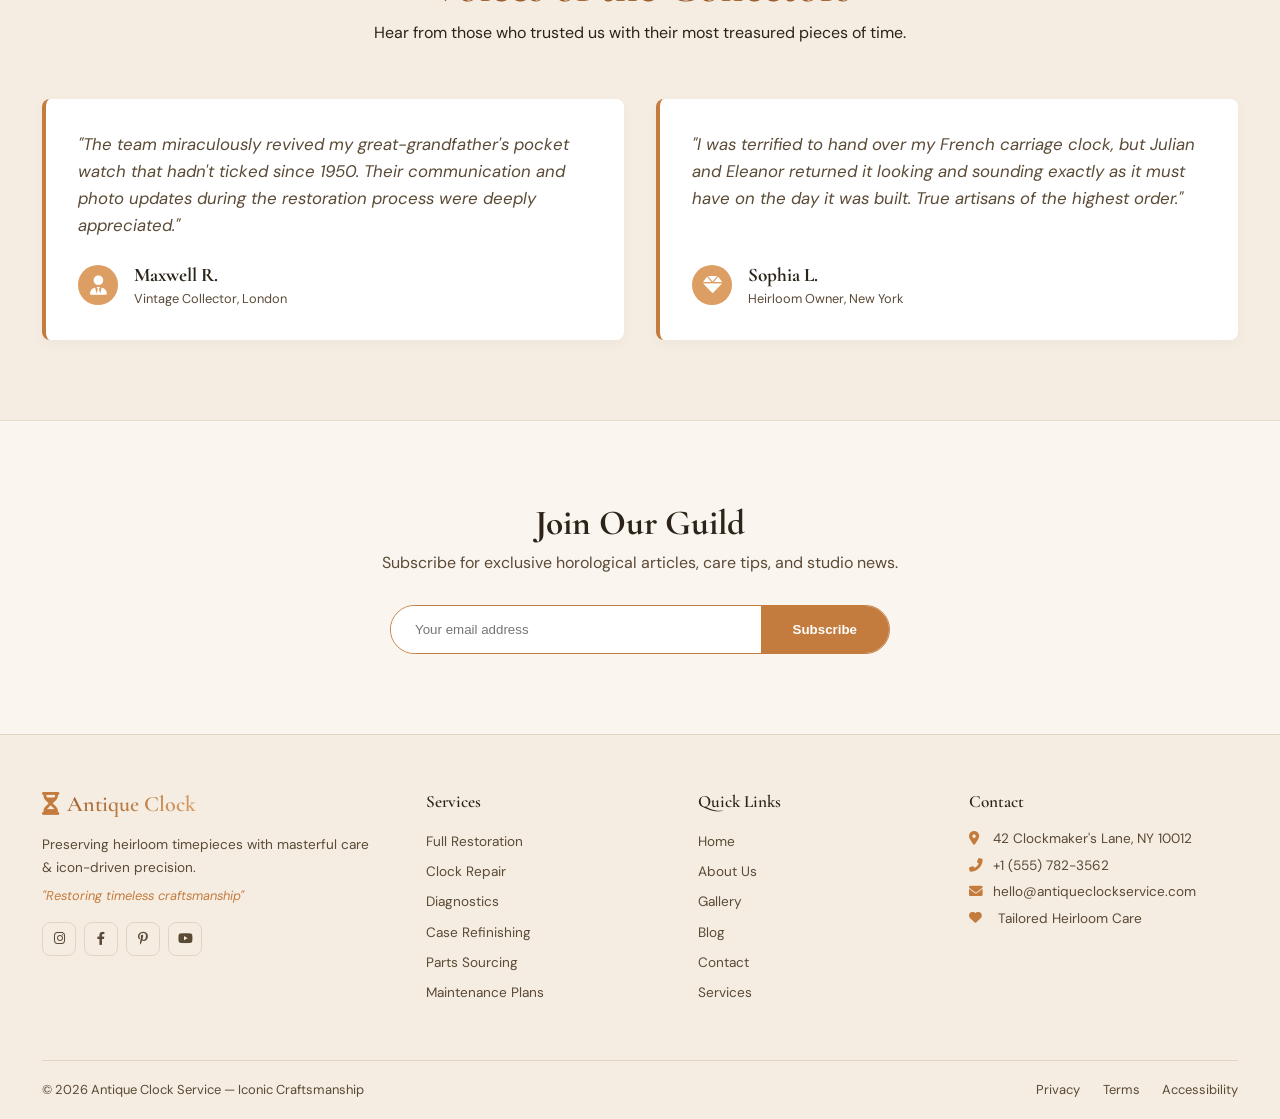
==== commit 2e38d529: "second" ====
--- a/index.html
+++ b/index.html
@@ -1,11 +1,15 @@
 <!DOCTYPE html>
 <html lang="en">
-<head>
+  <head>
     <meta charset="UTF-8">
-    <meta name="viewport" content="width=device-width, initial-scale=1.0, viewport-fit=cover">
+    <meta name="viewport"
+      content="width=device-width, initial-scale=1.0, viewport-fit=cover">
     <title>Antique Clock | Modern Horology Home</title>
-    <link href="https://fonts.googleapis.com/css2?family=Cormorant+Garamond:ital,wght@0,400;0,500;0,600;1,400;1,500&family=DM+Sans:wght@300;400;500;600&display=swap" rel="stylesheet">
-    <link rel="stylesheet" href="https://cdnjs.cloudflare.com/ajax/libs/font-awesome/6.0.0-beta3/css/all.min.css">
+    <link
+      href="https://fonts.googleapis.com/css2?family=Cormorant+Garamond:ital,wght@0,400;0,500;0,600;1,400;1,500&family=DM+Sans:wght@300;400;500;600&display=swap"
+      rel="stylesheet">
+    <link rel="stylesheet"
+      href="https://cdnjs.cloudflare.com/ajax/libs/font-awesome/6.0.0-beta3/css/all.min.css">
     <link rel="stylesheet" href="./shared.css">
     <style>
       /* Page Specific Styles for Home 2 */
@@ -290,6 +294,9 @@
         overflow: hidden;
         border: 1px solid var(--border);
         transition: all 0.2s;
+        display: flex;
+        flex-direction: column;
+        height: 100%;
       }
       .b-card:hover { transform: translateY(-5px); border-color: var(--gold); }
       .b-img {
@@ -299,6 +306,9 @@
       }
       .b-info {
         padding: 1.5rem;
+        display: flex;
+        flex-direction: column;
+        flex-grow: 1;
       }
       .b-meta {
         font-size: 0.8rem;
@@ -312,13 +322,28 @@
         font-size: 1.4rem;
         margin-bottom: 1rem;
       }
+      .b-info p {
+        flex-grow: 1;
+        margin-bottom: 1.5rem;
+      }
       .b-info a {
         color: var(--brown-mid);
         text-decoration: none;
         font-size: 0.9rem;
         font-weight: 600;
-      }
-      .b-info a:hover { color: var(--gold); }
+        margin-top: auto;
+      }
+      .b-info a:hover { color: var(--gold);
+       }
+      .btn-container {
+        display: flex;
+        justify-content: center;
+        align-items: center;
+        margin-top: 20px;
+       }
+      .read-btn:hover {
+       color: white;
+      }
 
       /* NEW SECTION: Master Horologists */
       .team-sec {
@@ -388,6 +413,9 @@
         border-radius: 8px;
         border-left: 4px solid var(--gold);
         box-shadow: 0 5px 15px rgba(0,0,0,0.03);
+        display: flex;
+        flex-direction: column;
+        height: 100%;
       }
       .testi-card p {
         font-style: italic;
@@ -395,11 +423,13 @@
         margin-bottom: 1.5rem;
         line-height: 1.6;
         font-size: 1.05rem;
+        flex-grow: 1;
       }
       .testi-client {
         display: flex;
         align-items: center;
         gap: 1rem;
+        margin-top: auto;
       }
       .testi-client .t-icon {
         width: 40px;
@@ -473,10 +503,28 @@
         .serv-grid { grid-template-columns: 1fr; }
         .coll-grid, .b-grid, .team-grid, .testi-grid { grid-template-columns: 1fr; }
       }
+      @media(max-width: 480px) {
+        .news-form {
+          flex-direction: column;
+          border: none;
+          gap: 10px;
+          overflow: visible;
+        }
+        .news-form input, .news-form button {
+          border-radius: 30px;
+          width: 100%;
+        }
+        .news-form input {
+          border: 1px solid var(--gold);
+        }
+        .news-form button {
+          padding: 1rem;
+        }
+      }
     </style>
     <link rel="icon" type="image/png" href="./favicon.png">
-</head>
-<body>
+  </head>
+  <body>
 
     <!-- Navbar Wrapper -->
     <div class="nav-wrapper">
@@ -490,8 +538,8 @@
             <li class="ddrop">
               <button class="ddrop-btn active"><i class="fas fa-home"></i> Home <i class="fas fa-chevron-down chevron"></i></button>
               <div class="ddrop-menu">
-                <a href="./index.html">Home 1</a>
-                <a href="./home 2.html" class="active">Home 2</a>
+                <a href="./index.html" class="active">Home 1</a>
+                <a href="./home 2.html">Home 2</a>
               </div>
             </li>
             <li><a href="./about.html">About</a></li>
@@ -503,15 +551,7 @@
           <div class="nav-actions">
             <button class="icon-btn" id="darkToggle" aria-label="Dark mode"><i class="fa-solid fa-moon"></i></button>
             <button class="icon-btn" id="rtlToggle" aria-label="RTL mode"><i class="fa-solid fa-right-left"></i></button>
-            <div class="user-ddrop">
-              <button class="icon-btn" id="userToggle" aria-label="User menu" aria-haspopup="true" aria-expanded="false">
-                <i class="fas fa-user-circle"></i>
-              </button>
-              <div class="user-ddrop-menu" id="userDropMenu">
-                <a href="./login.html"><i class="fas fa-sign-in-alt"></i> Login</a>
-                <a href="./register.html"><i class="fas fa-user-plus"></i> Register</a>
-              </div>
-            </div>
+            <a href="./login.html" style="background: #C6A43B; color: #1a1510; padding: 0.4rem 1.2rem; border-radius: 4px; font-weight: 600; text-decoration: none; margin-left: 10px; font-size: 0.9rem; font-family: 'DM Sans', sans-serif;">Login</a>
           </div>
           <!-- Mobile hamburger -->
           <div class="mob-actions">
@@ -521,7 +561,7 @@
       </div>
     </div>
 
-    <!-- Drawer panel -->
+    <!-- Drawer overlay & drawer panel -->
     <div class="drawer-overlay" id="drawerOverlay"></div>
     <div class="drawer" id="drawer">
       <div class="drawer-header">
@@ -532,8 +572,8 @@
         <div class="drawer-section-label">Navigation</div>
         <a href="javascript:void(0)" class="active" data-close><i class="fas fa-home"></i> Home</a>
         <div class="drawer-sub">
-          <a href="./index.html" data-close>Home 1 — Classic</a>
-          <a href="./home 2.html" class="active" data-close>Home 2 — Modern</a>
+          <a href="./index.html" class="active" data-close>Home 1 — Classic</a>
+          <a href="./home 2.html" data-close>Home 2 — Modern</a>
         </div>
         <a href="./about.html" data-close>About</a>
         <a href="./services.html" data-close>Services</a>
@@ -541,6 +581,7 @@
         <a href="./blog.html" data-close>Blog</a>
         <a href="./contact.html" data-close>Contact</a>
         <div class="drawer-divider"></div>
+        <!-- Enhanced controls injected via JS -->
       </div>
     </div>
 
@@ -549,8 +590,11 @@
       <div class="container">
         <div class="home2-hero-text">
           <h1>Modern <span>Mastery</span> of Antiquity</h1>
-          <p>We blend contemporary precision diagnostics with time-honored techniques, offering the elite standard in clock restoration for the modern collector.</p>
-          <a href="./services.html" class="hero2-btn">Explore Heritage <i class="fas fa-long-arrow-alt-right"></i></a>
+          <p>We blend contemporary precision diagnostics with time-honored
+            techniques, offering the elite standard in clock restoration for the
+            modern collector.</p>
+          <a href="./services.html" class="hero2-btn">Explore Heritage <i
+              class="fas fa-long-arrow-alt-right"></i></a>
         </div>
         <div class="home2-hero-img-wrapper">
           <img src="./image/Home2main.jpg " alt="Clock making showcase">
@@ -570,7 +614,8 @@
             <img src="./image/imag1.jpg" alt="Pocket Watches" class="coll-img">
             <div class="coll-content">
               <h3>Pocket Watch Revival</h3>
-              <p>Specialized fine mechanics servicing for 19th-century pocket timepieces.</p>
+              <p>Specialized fine mechanics servicing for 19th-century pocket
+                timepieces.</p>
               <a href="#" class="coll-link">Discover More</a>
             </div>
           </div>
@@ -578,15 +623,18 @@
             <img src="./image/imag2.jpg" alt="Mantle Clocks" class="coll-img">
             <div class="coll-content">
               <h3>Vintage Mantle Clocks</h3>
-              <p>Re-polishing mahogany veneer and balancing complex carriage chime.</p>
+              <p>Re-polishing mahogany veneer and balancing complex carriage
+                chime.</p>
               <a href="#" class="coll-link">Discover More</a>
             </div>
           </div>
           <div class="coll-card">
-            <img src="./image/imag3.jpg" alt="Grandfather Clocks" class="coll-img">
+            <img src="./image/imag3.jpg" alt="Grandfather Clocks"
+              class="coll-img">
             <div class="coll-content">
               <h3>Regency Corner Variants</h3>
-              <p>Full-scale on-site diagnostics and repairs for heirloom corner clocks.</p>
+              <p>Full-scale on-site diagnostics and repairs for heirloom corner
+                clocks.</p>
               <a href="#" class="coll-link">Discover More</a>
             </div>
           </div>
@@ -600,29 +648,37 @@
         <div class="chronicle-flex">
           <div class="chronicle-text">
             <h2>Our Timeline of Excellence</h2>
-            <p>From an independent workbench to an internationally recognized atelier, our commitment to honoring horological history remains unyielding. We have dedicated decades strictly to the understanding of intricate mechanics, saving thousands of clocks from obscurity.</p>
-            <p>Experience the journey of a modern guild, dedicated exclusively to the rhythms of the past.</p>
+            <p>From an independent workbench to an internationally recognized
+              atelier, our commitment to honoring horological history remains
+              unyielding. We have dedicated decades strictly to the
+              understanding of intricate mechanics, saving thousands of clocks
+              from obscurity.</p>
+            <p>Experience the journey of a modern guild, dedicated exclusively
+              to the rhythms of the past.</p>
           </div>
           <div class="timeline">
             <div class="time-item">
               <div class="time-year">1982</div>
               <div class="time-desc">
                 <h4>Humble Beginnings</h4>
-                <p>Opening our very first workbench in the quiet streets, repairing neighborhood heirlooms.</p>
+                <p>Opening our very first workbench in the quiet streets,
+                  repairing neighborhood heirlooms.</p>
               </div>
             </div>
             <div class="time-item">
               <div class="time-year">1999</div>
               <div class="time-desc">
                 <h4>The Guild Alliance</h4>
-                <p>Partnering with master clockmakers across the globe to import the highest quality brass parts.</p>
+                <p>Partnering with master clockmakers across the globe to import
+                  the highest quality brass parts.</p>
               </div>
             </div>
             <div class="time-item">
               <div class="time-year">2015</div>
               <div class="time-desc">
                 <h4>Digital Calibration</h4>
-                <p>Integrating modern ultrasonic and laser alignments, significantly extending gear life.</p>
+                <p>Integrating modern ultrasonic and laser alignments,
+                  significantly extending gear life.</p>
               </div>
             </div>
           </div>
@@ -642,28 +698,32 @@
             <div class="serv-icon"><i class="fas fa-stethoscope"></i></div>
             <div>
               <h3>Absolute Diagnostics</h3>
-              <p>We trace every friction point with digital telemetry to find issues before they escalate.</p>
+              <p>We trace every friction point with digital telemetry to find
+                issues before they escalate.</p>
             </div>
           </div>
           <div class="serv-box dark-icon">
             <div class="serv-icon"><i class="fas fa-gem"></i></div>
             <div>
               <h3>Jewel Verification</h3>
-              <p>Inspecting ruby and sapphire escapement pallets to ensure virtually zero friction.</p>
+              <p>Inspecting ruby and sapphire escapement pallets to ensure
+                virtually zero friction.</p>
             </div>
           </div>
           <div class="serv-box dark-icon">
             <div class="serv-icon"><i class="fas fa-hammer"></i></div>
             <div>
               <h3>Handcrafted Parts</h3>
-              <p>Milling brass components and lathe-turning arbors when completely obsolete.</p>
+              <p>Milling brass components and lathe-turning arbors when
+                completely obsolete.</p>
             </div>
           </div>
           <div class="serv-box">
             <div class="serv-icon"><i class="fas fa-paint-brush"></i></div>
             <div>
               <h3>Case Refinishing</h3>
-              <p>Re-applying shellac and bringing antique wood veneer back to a glowing luster.</p>
+              <p>Re-applying shellac and bringing antique wood veneer back to a
+                glowing luster.</p>
             </div>
           </div>
         </div>
@@ -674,7 +734,9 @@
     <section class="parallax-banner">
       <div class="container">
         <h2>Does It Need Immediate Care?</h2>
-        <p>Hesitation is the enemy of fine mechanics. Bring your timepiece to our modern studio and ensure its beat goes on for another hundred years.</p>
+        <p>Hesitation is the enemy of fine mechanics. Bring your timepiece to
+          our modern studio and ensure its beat goes on for another hundred
+          years.</p>
         <a href="./contact.html" class="hero2-btn">Get In Touch</a>
       </div>
     </section>
@@ -692,8 +754,9 @@
             <div class="b-info">
               <span class="b-meta">Restoration</span>
               <h3>Saving the 1910 Mantel</h3>
-              <p>Discover how we sourced century-old mahogany to perfectly patch a damaged base...</p>
-              <a href="./blog.html">Read Story →</a>
+              <p>Discover how we sourced century-old mahogany to perfectly patch
+                a damaged base...</p>
+              <a href="./blog.html" class="read-btn">Read Story →</a>
             </div>
           </div>
           <div class="b-card">
@@ -701,17 +764,20 @@
             <div class="b-info">
               <span class="b-meta">Technique</span>
               <h3>The Art of Regulating</h3>
-              <p>Why using an acoustic timer creates a dramatically more accurate tempo for hairsprings...</p>
-              <a href="./blog.html">Read Story →</a>
+              <p>Why using an acoustic timer creates a dramatically more
+                accurate tempo for hairsprings...</p>
+              <a href="./blog.html" class="read-btn">Read Story →</a>
             </div>
           </div>
           <div class="b-card">
-            <img src="./image/Caring for Your Clock.jpg" alt="Blog Image" class="b-img">
+            <img src="./image/Caring for Your Clock.jpg" alt="Blog Image"
+              class="b-img">
             <div class="b-info">
               <span class="b-meta">Advice</span>
               <h3>Caring for Your Clock</h3>
-              <p>Three essential rules to follow if you want your grandfather clock to keep accurate time...</p>
-              <a href="./blog.html">Read Story →</a>
+              <p>Three essential rules to follow if you want your grandfather
+                clock to keep accurate time...</p>
+              <a href="./blog.html" class="read-btn">Read Story →</a>
             </div>
           </div>
         </div>
@@ -723,26 +789,32 @@
       <div class="container">
         <div class="sec-header">
           <h2>The Artisans Behind the Dials</h2>
-          <p>Meet the master watchmakers entrusted with reviving your irreplaceable heirlooms.</p>
+          <p>Meet the master watchmakers entrusted with reviving your
+            irreplaceable heirlooms.</p>
         </div>
         <div class="team-grid">
           <div class="team-card">
             <img src="./image/home2.png" alt="Head Horologist" class="team-img">
             <h3>Arthur Pendelton</h3>
             <span class="role">Master Horologist</span>
-            <p>With over 40 years of experience, Arthur specializes in restoring 18th-century French mantle clocks and fusee mechanisms.</p>
+            <p>With over 40 years of experience, Arthur specializes in restoring
+              18th-century French mantle clocks and fusee mechanisms.</p>
           </div>
           <div class="team-card">
-            <img src="./image/home3.jpg" alt="Case Restoration Expert" class="team-img">
+            <img src="./image/home3.jpg" alt="Case Restoration Expert"
+              class="team-img">
             <h3>Eleanor Vance</h3>
             <span class="role">Case Restoration Expert</span>
-            <p>Eleanor is a classically trained woodsmith who brings antique mahogany, walnut, and oak clock cases back to life.</p>
+            <p>Eleanor is a classically trained woodsmith who brings antique
+              mahogany, walnut, and oak clock cases back to life.</p>
           </div>
           <div class="team-card">
-            <img src="./image/home4.jpg" alt="Complications Specialist" class="team-img">
+            <img src="./image/home4.jpg" alt="Complications Specialist"
+              class="team-img">
             <h3>Julian Sterling</h3>
             <span class="role">Complications Specialist</span>
-            <p>Julian’s unmatched precision guarantees perfectly tuned moon phases, perpetual calendars, and intricate quarter chimes.</p>
+            <p>Julian’s unmatched precision guarantees perfectly tuned moon
+              phases, perpetual calendars, and intricate quarter chimes.</p>
           </div>
         </div>
       </div>
@@ -753,7 +825,8 @@
       <div class="container">
         <div class="sec-header">
           <h2>Voices of the Collectors</h2>
-          <p>Hear from those who trusted us with their most treasured pieces of time.</p>
+          <p>Hear from those who trusted us with their most treasured pieces of
+            time.</p>
         </div>
         <div class="testi-grid">
           <div class="testi-card">
@@ -784,7 +857,8 @@
     <section class="newsletter-sec">
       <div class="container">
         <h2>Join Our Guild</h2>
-        <p>Subscribe for exclusive horological articles, care tips, and studio news.</p>
+        <p>Subscribe for exclusive horological articles, care tips, and studio
+          news.</p>
         <div class="news-form">
           <input type="email" placeholder="Your email address">
           <button type="submit">Subscribe</button>
@@ -798,14 +872,19 @@
         <div class="footer-grid">
           <div class="footer-brand">
             <div class="footer-logo">
-              <i class="fas fa-hourglass-half"></i><span class="footer-logo-name">Antique Clock</span>
-            </div>
-            <p>Preserving heirloom timepieces with masterful care & icon-driven precision.</p>
+              <i class="fas fa-hourglass-half"></i><span
+                class="footer-logo-name">Antique Clock</span>
+            </div>
+            <p>Preserving heirloom timepieces with masterful care & icon-driven
+              precision.</p>
             <div class="footer-tagline">"Restoring timeless craftsmanship"</div>
             <div class="social-row">
-              <a href="#" class="social-btn"><i class="fab fa-instagram"></i></a>
-              <a href="#" class="social-btn"><i class="fab fa-facebook-f"></i></a>
-              <a href="#" class="social-btn"><i class="fab fa-pinterest-p"></i></a>
+              <a href="#" class="social-btn"><i
+                  class="fab fa-instagram"></i></a>
+              <a href="#" class="social-btn"><i
+                  class="fab fa-facebook-f"></i></a>
+              <a href="#" class="social-btn"><i
+                  class="fab fa-pinterest-p"></i></a>
               <a href="#" class="social-btn"><i class="fab fa-youtube"></i></a>
             </div>
           </div>
@@ -834,16 +913,20 @@
           <div class="footer-col">
             <h4>Contact</h4>
             <div class="contact-row">
-              <i class="fas fa-map-marker-alt"></i><span>42 Clockmaker's Lane, NY 10012</span>
+              <i class="fas fa-map-marker-alt"></i><span>42 Clockmaker's Lane,
+                NY 10012</span>
             </div>
             <div class="contact-row">
               <i class="fas fa-phone-alt"></i><span>+1 (555) 782-3562</span>
             </div>
             <div class="contact-row">
-              <i class="fas fa-envelope"></i><span>hello@antiqueclockservice.com</span>
+              <i
+                class="fas fa-envelope"></i><span>hello@antiqueclockservice.com</span>
             </div>
             <div class="contact-row">
-              <i class="fas fa-heart" style="color:var(--gold); font-size: 0.8rem; margin-right: 5px;"></i><span>Tailored Heirloom Care</span>
+              <i class="fas fa-heart"
+                style="color:var(--gold); font-size: 0.8rem; margin-right: 5px;"></i><span>Tailored
+                Heirloom Care</span>
             </div>
           </div>
         </div>
@@ -859,5 +942,5 @@
     </footer>
 
     <script src="./nav.js"></script>
-</body>
+  </body>
 </html>
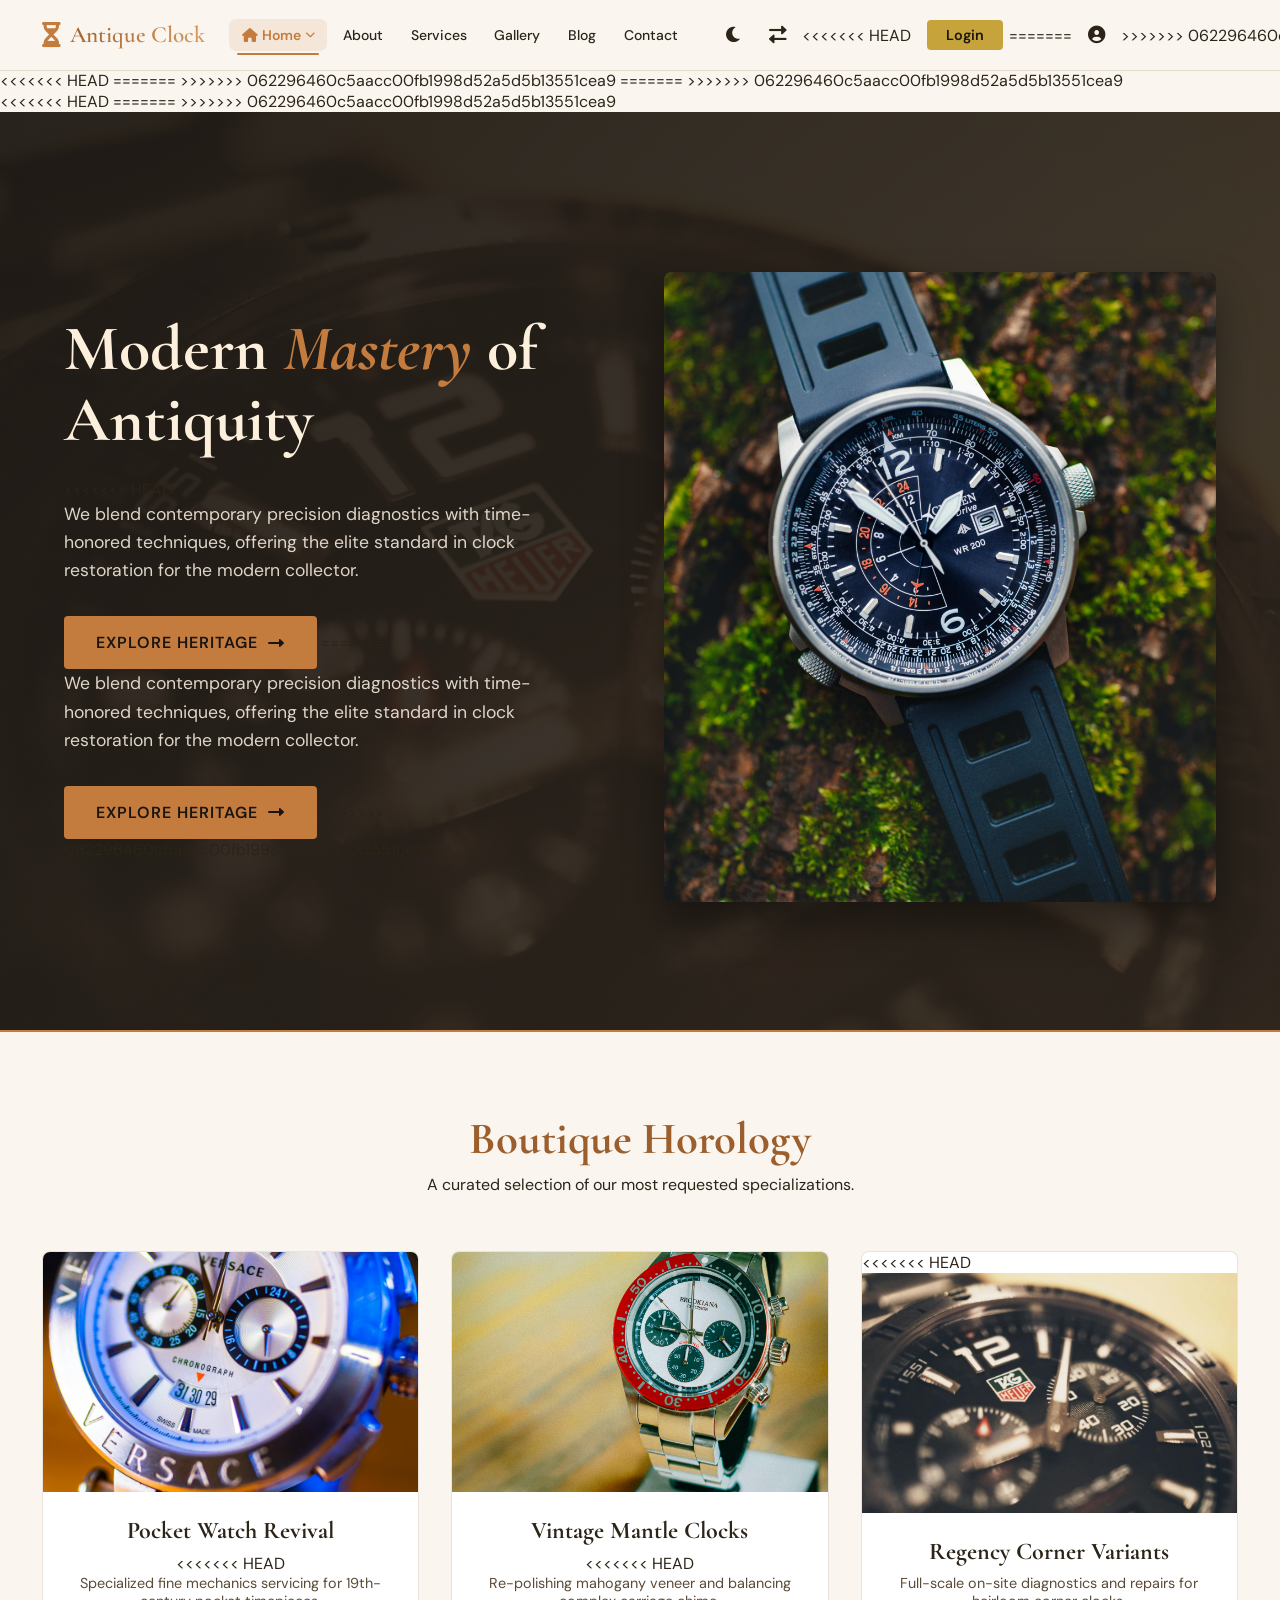
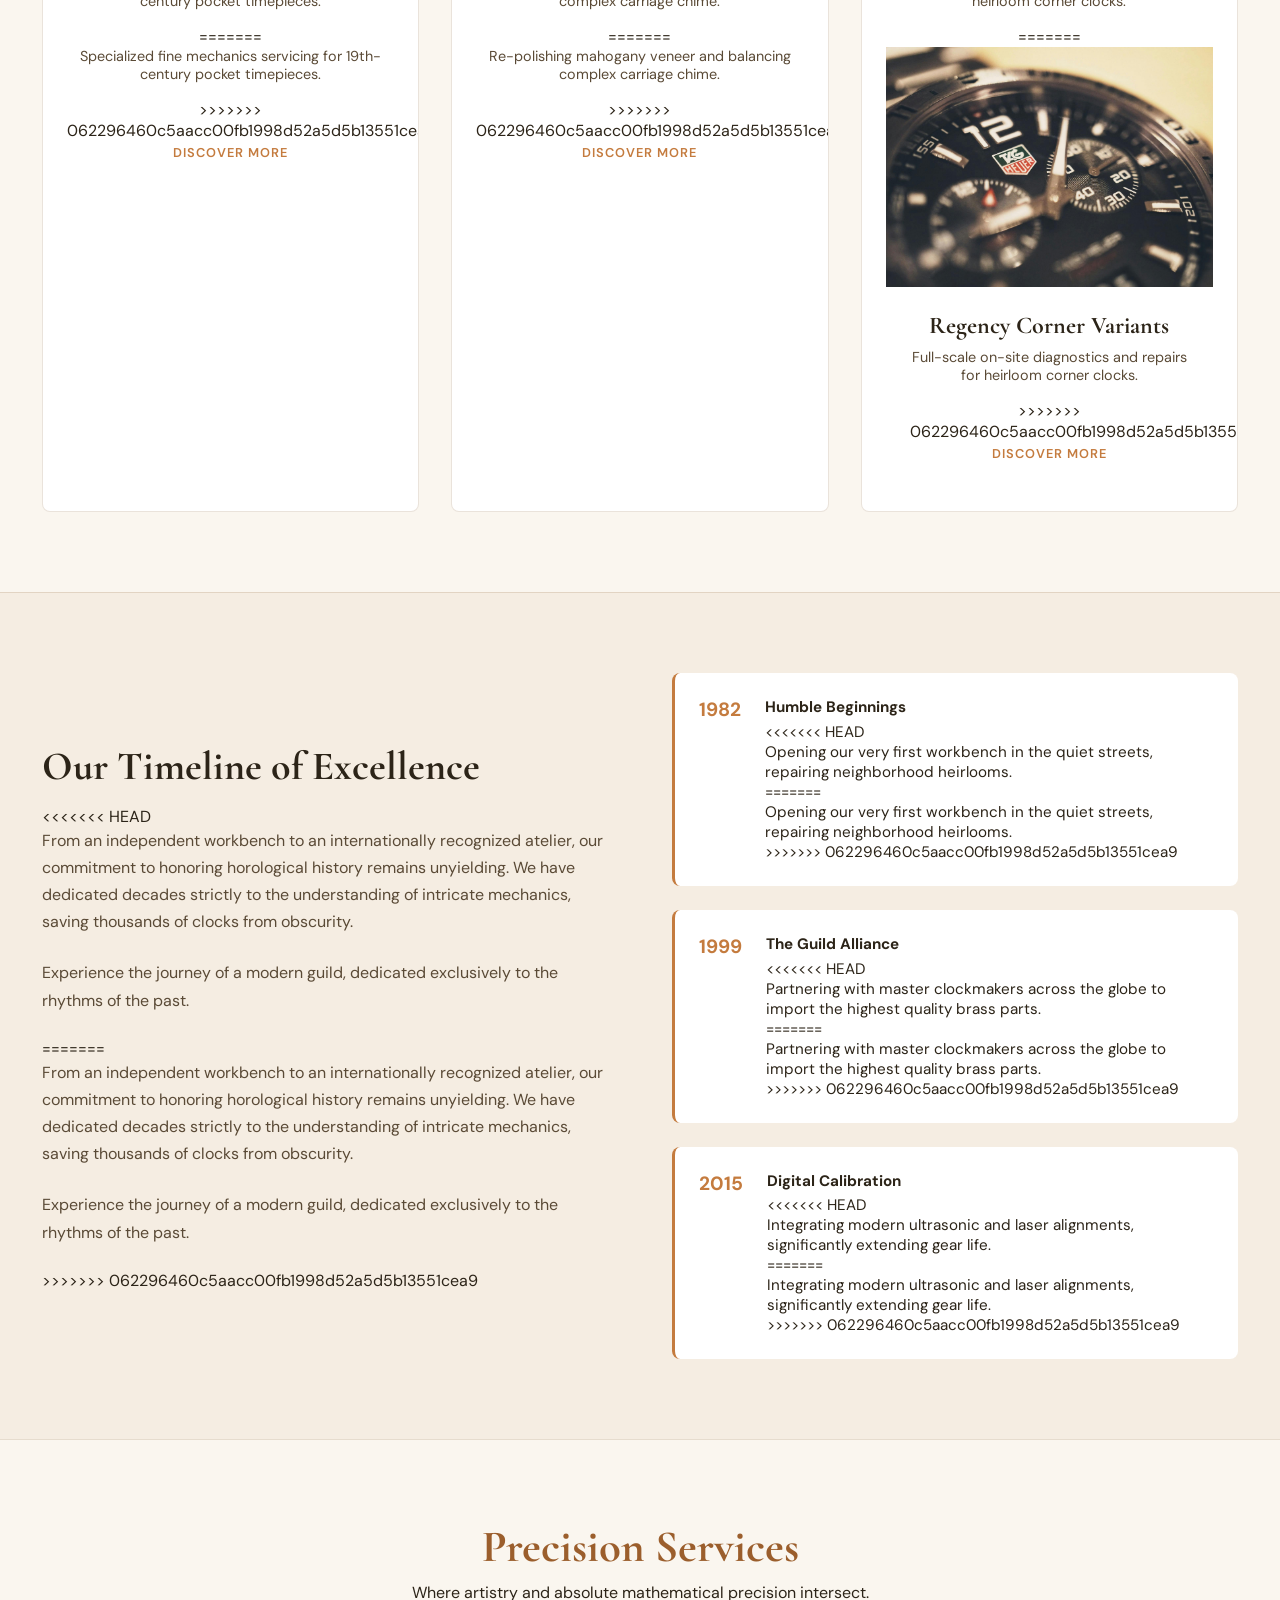
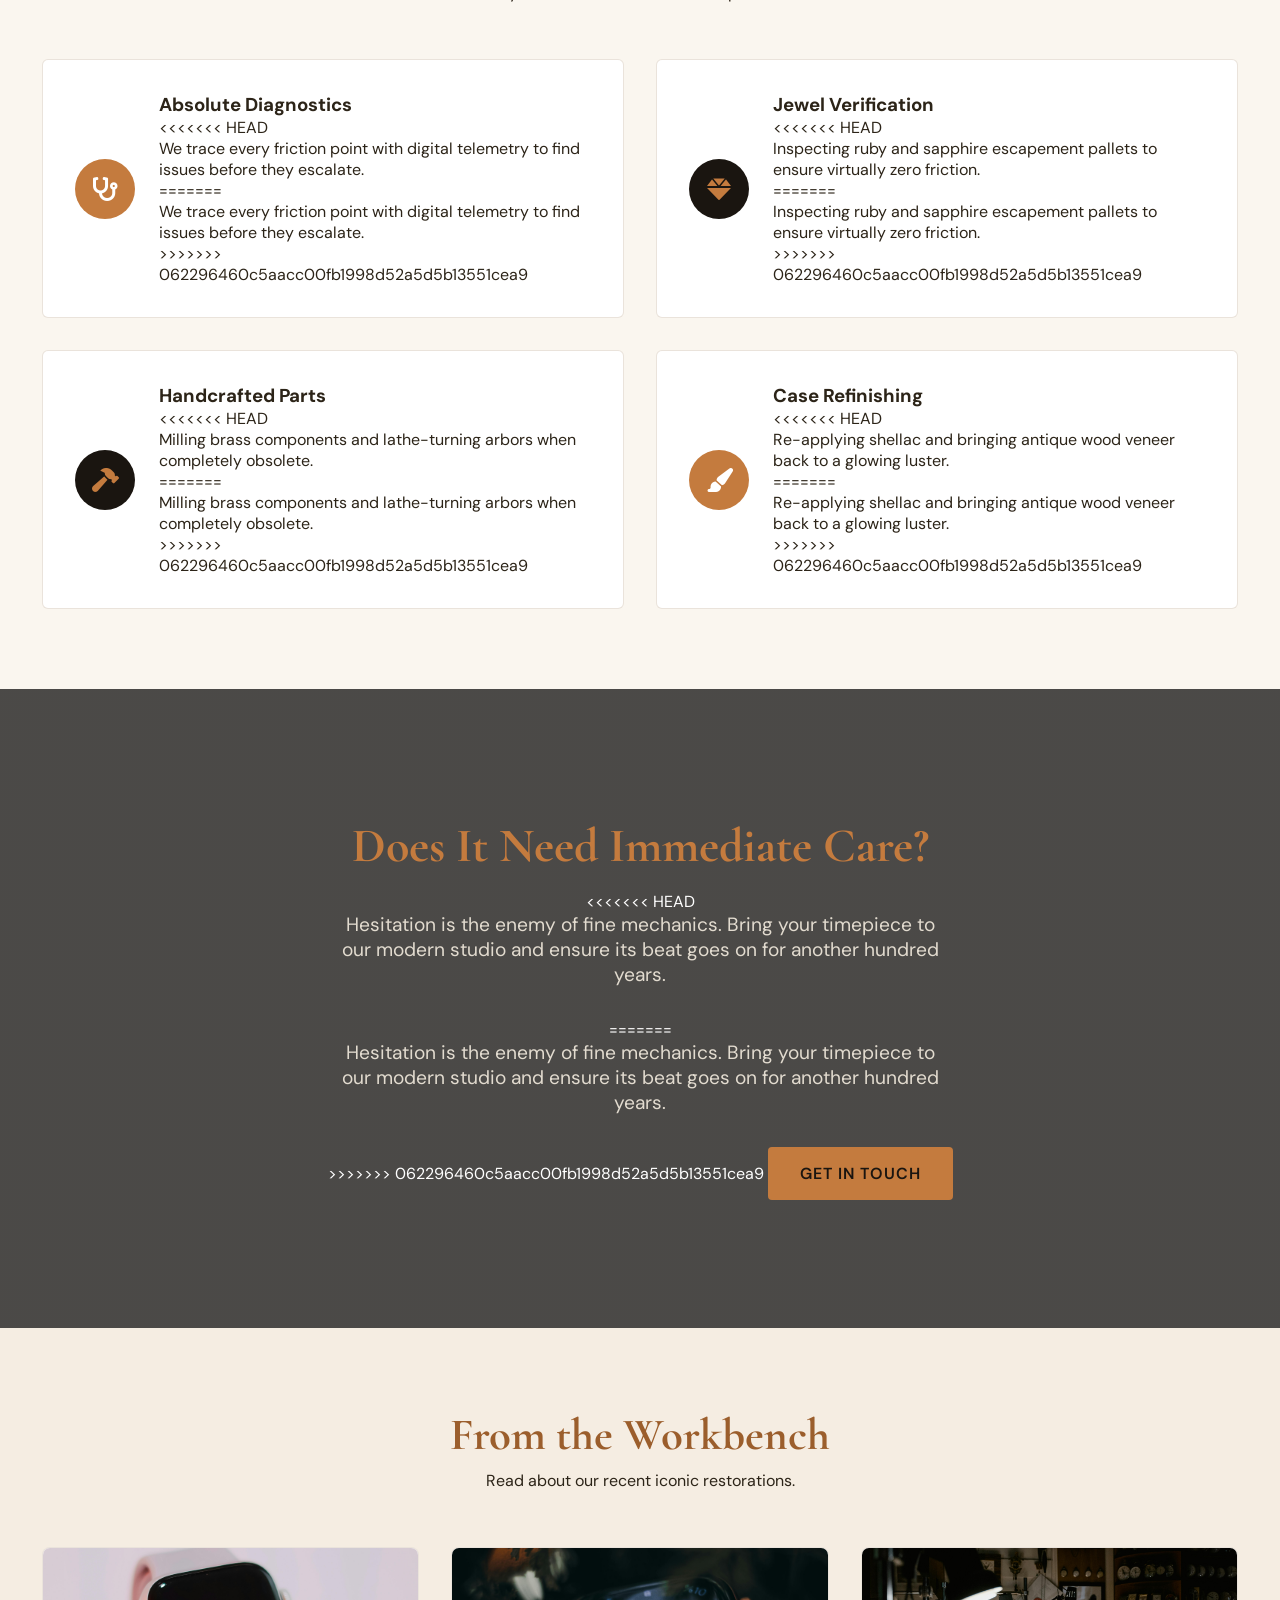
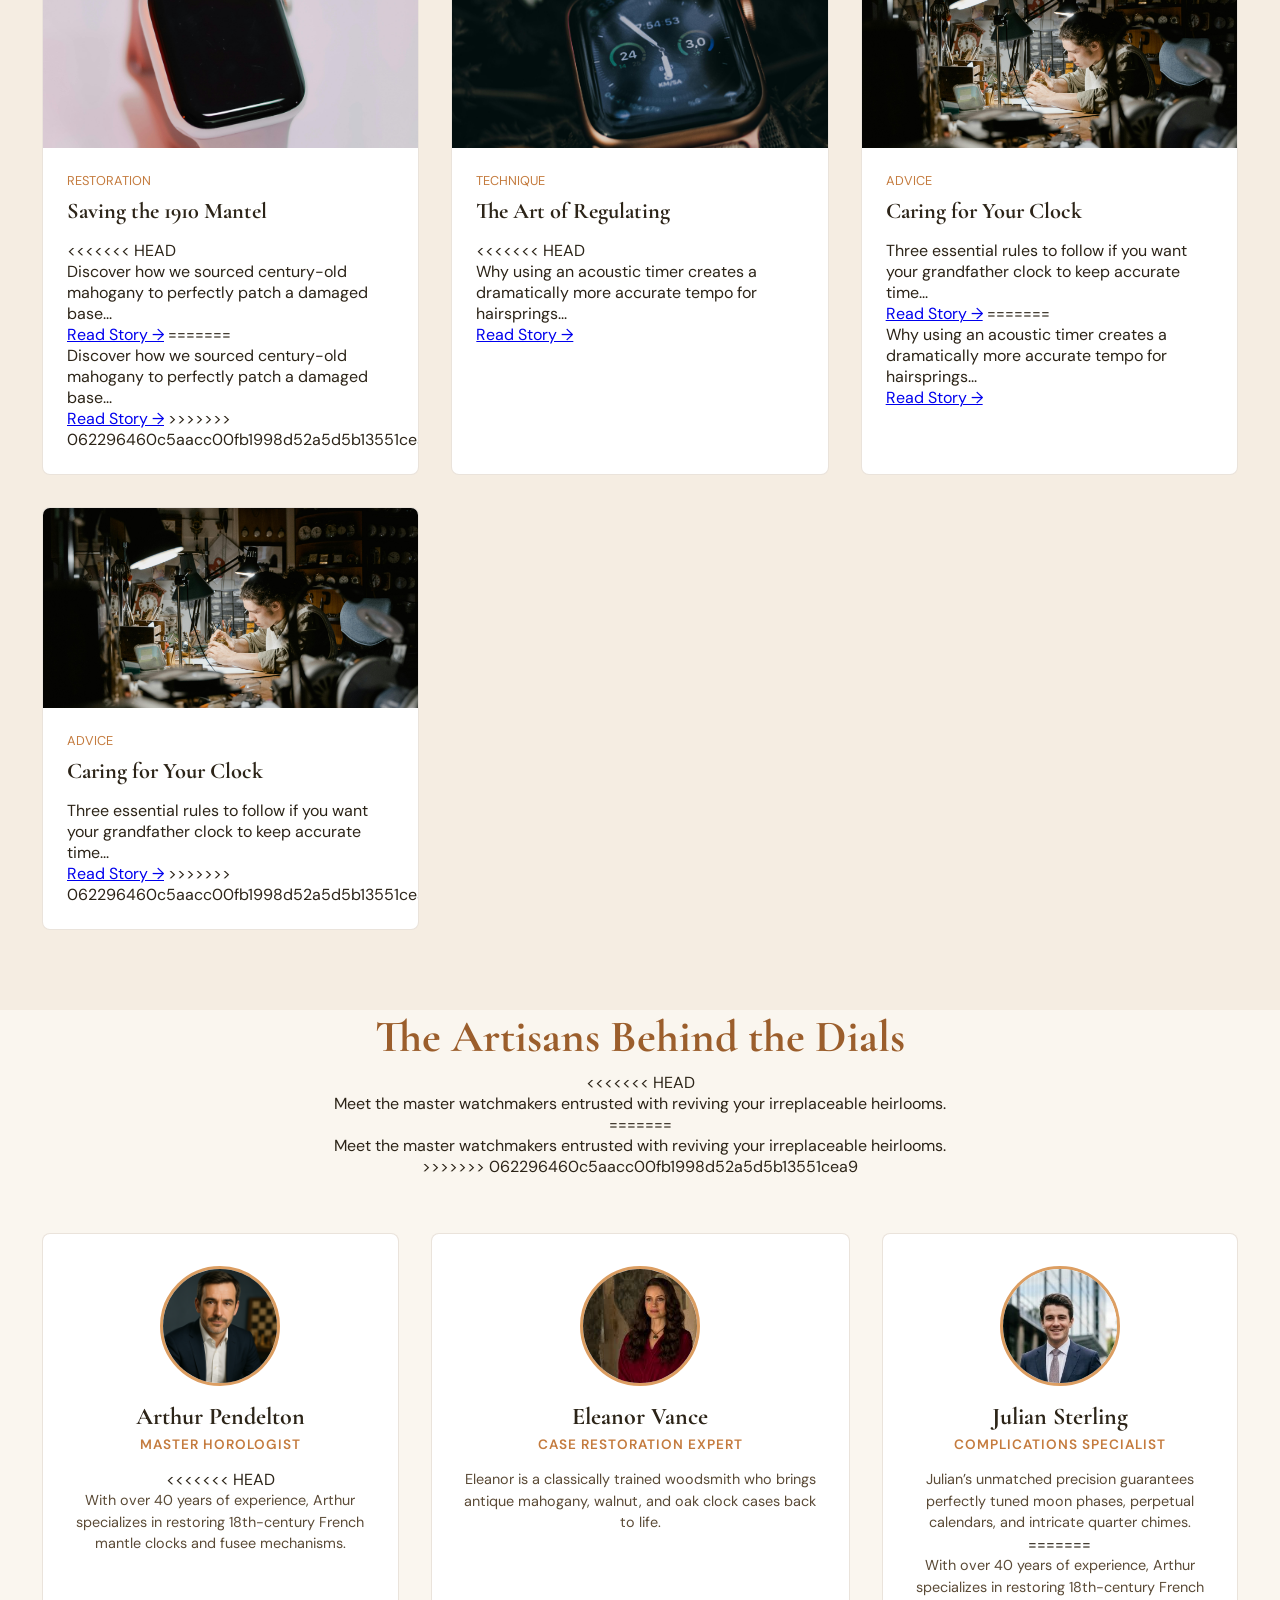
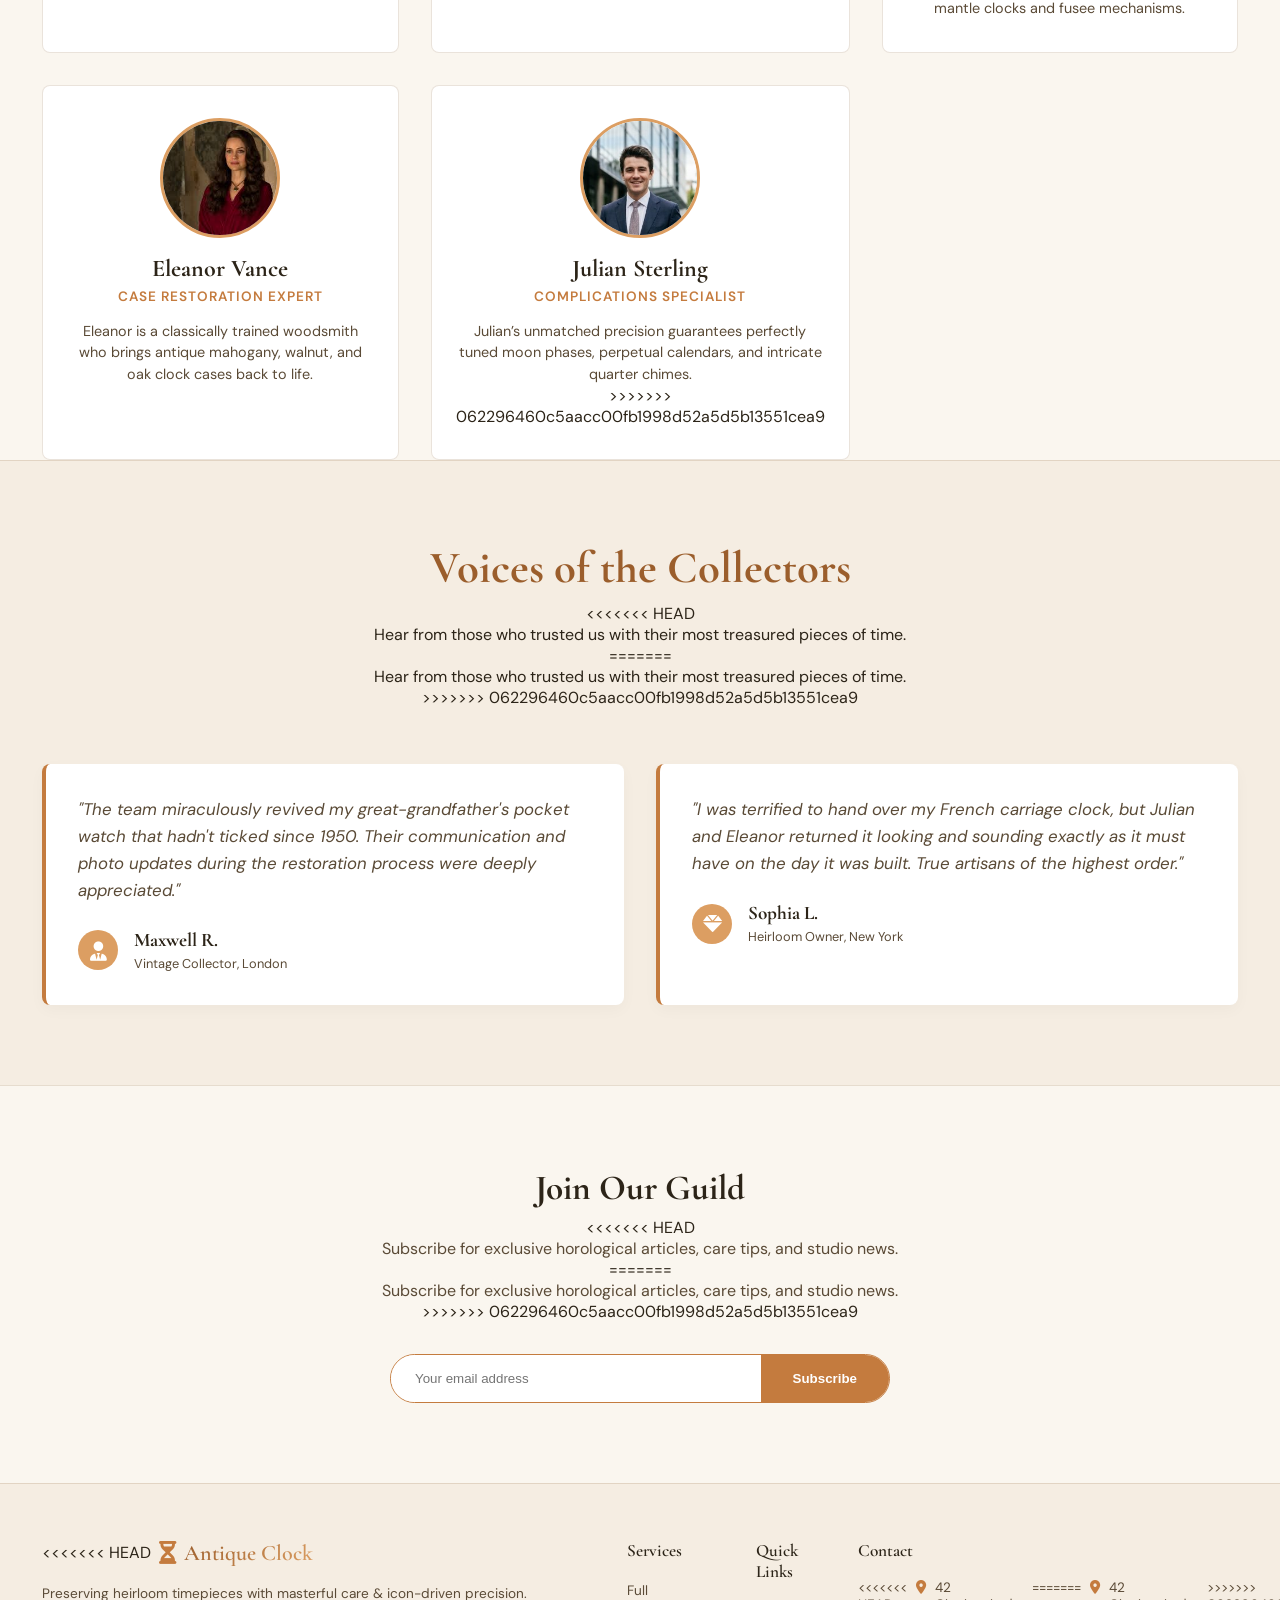
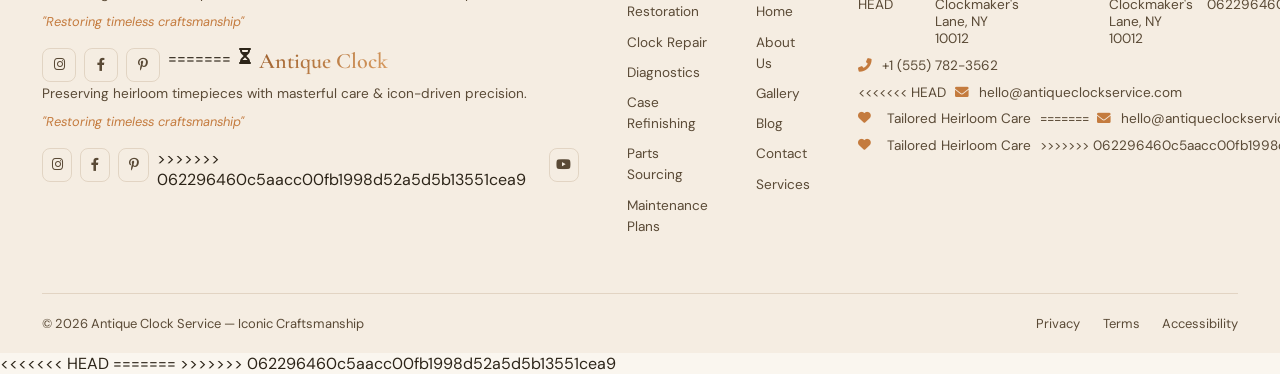
==== commit 5c022e8d: "new" ====
--- a/index.html
+++ b/index.html
@@ -1,5 +1,6 @@
 <!DOCTYPE html>
 <html lang="en">
+<<<<<<< HEAD
   <head>
     <meta charset="UTF-8">
     <meta name="viewport"
@@ -10,6 +11,14 @@
       rel="stylesheet">
     <link rel="stylesheet"
       href="https://cdnjs.cloudflare.com/ajax/libs/font-awesome/6.0.0-beta3/css/all.min.css">
+=======
+<head>
+    <meta charset="UTF-8">
+    <meta name="viewport" content="width=device-width, initial-scale=1.0, viewport-fit=cover">
+    <title>Antique Clock | Modern Horology Home</title>
+    <link href="https://fonts.googleapis.com/css2?family=Cormorant+Garamond:ital,wght@0,400;0,500;0,600;1,400;1,500&family=DM+Sans:wght@300;400;500;600&display=swap" rel="stylesheet">
+    <link rel="stylesheet" href="https://cdnjs.cloudflare.com/ajax/libs/font-awesome/6.0.0-beta3/css/all.min.css">
+>>>>>>> 062296460c5aacc00fb1998d52a5d5b13551cea9
     <link rel="stylesheet" href="./shared.css">
     <style>
       /* Page Specific Styles for Home 2 */
@@ -294,9 +303,12 @@
         overflow: hidden;
         border: 1px solid var(--border);
         transition: all 0.2s;
+<<<<<<< HEAD
         display: flex;
         flex-direction: column;
         height: 100%;
+=======
+>>>>>>> 062296460c5aacc00fb1998d52a5d5b13551cea9
       }
       .b-card:hover { transform: translateY(-5px); border-color: var(--gold); }
       .b-img {
@@ -306,9 +318,12 @@
       }
       .b-info {
         padding: 1.5rem;
+<<<<<<< HEAD
         display: flex;
         flex-direction: column;
         flex-grow: 1;
+=======
+>>>>>>> 062296460c5aacc00fb1998d52a5d5b13551cea9
       }
       .b-meta {
         font-size: 0.8rem;
@@ -322,15 +337,19 @@
         font-size: 1.4rem;
         margin-bottom: 1rem;
       }
+<<<<<<< HEAD
       .b-info p {
         flex-grow: 1;
         margin-bottom: 1.5rem;
       }
+=======
+>>>>>>> 062296460c5aacc00fb1998d52a5d5b13551cea9
       .b-info a {
         color: var(--brown-mid);
         text-decoration: none;
         font-size: 0.9rem;
         font-weight: 600;
+<<<<<<< HEAD
         margin-top: auto;
       }
       .b-info a:hover { color: var(--gold);
@@ -344,6 +363,10 @@
       .read-btn:hover {
        color: white;
       }
+=======
+      }
+      .b-info a:hover { color: var(--gold); }
+>>>>>>> 062296460c5aacc00fb1998d52a5d5b13551cea9
 
       /* NEW SECTION: Master Horologists */
       .team-sec {
@@ -413,9 +436,12 @@
         border-radius: 8px;
         border-left: 4px solid var(--gold);
         box-shadow: 0 5px 15px rgba(0,0,0,0.03);
+<<<<<<< HEAD
         display: flex;
         flex-direction: column;
         height: 100%;
+=======
+>>>>>>> 062296460c5aacc00fb1998d52a5d5b13551cea9
       }
       .testi-card p {
         font-style: italic;
@@ -423,13 +449,19 @@
         margin-bottom: 1.5rem;
         line-height: 1.6;
         font-size: 1.05rem;
+<<<<<<< HEAD
         flex-grow: 1;
+=======
+>>>>>>> 062296460c5aacc00fb1998d52a5d5b13551cea9
       }
       .testi-client {
         display: flex;
         align-items: center;
         gap: 1rem;
+<<<<<<< HEAD
         margin-top: auto;
+=======
+>>>>>>> 062296460c5aacc00fb1998d52a5d5b13551cea9
       }
       .testi-client .t-icon {
         width: 40px;
@@ -503,6 +535,7 @@
         .serv-grid { grid-template-columns: 1fr; }
         .coll-grid, .b-grid, .team-grid, .testi-grid { grid-template-columns: 1fr; }
       }
+<<<<<<< HEAD
       @media(max-width: 480px) {
         .news-form {
           flex-direction: column;
@@ -525,6 +558,12 @@
     <link rel="icon" type="image/png" href="./favicon.png">
   </head>
   <body>
+=======
+    </style>
+    <link rel="icon" type="image/png" href="./favicon.png">
+</head>
+<body>
+>>>>>>> 062296460c5aacc00fb1998d52a5d5b13551cea9
 
     <!-- Navbar Wrapper -->
     <div class="nav-wrapper">
@@ -538,8 +577,13 @@
             <li class="ddrop">
               <button class="ddrop-btn active"><i class="fas fa-home"></i> Home <i class="fas fa-chevron-down chevron"></i></button>
               <div class="ddrop-menu">
+<<<<<<< HEAD
                 <a href="./index.html" class="active">Home 1</a>
                 <a href="./home 2.html">Home 2</a>
+=======
+                <a href="./index.html">Home 1</a>
+                <a href="./home 2.html" class="active">Home 2</a>
+>>>>>>> 062296460c5aacc00fb1998d52a5d5b13551cea9
               </div>
             </li>
             <li><a href="./about.html">About</a></li>
@@ -551,7 +595,19 @@
           <div class="nav-actions">
             <button class="icon-btn" id="darkToggle" aria-label="Dark mode"><i class="fa-solid fa-moon"></i></button>
             <button class="icon-btn" id="rtlToggle" aria-label="RTL mode"><i class="fa-solid fa-right-left"></i></button>
+<<<<<<< HEAD
             <a href="./login.html" style="background: #C6A43B; color: #1a1510; padding: 0.4rem 1.2rem; border-radius: 4px; font-weight: 600; text-decoration: none; margin-left: 10px; font-size: 0.9rem; font-family: 'DM Sans', sans-serif;">Login</a>
+=======
+            <div class="user-ddrop">
+              <button class="icon-btn" id="userToggle" aria-label="User menu" aria-haspopup="true" aria-expanded="false">
+                <i class="fas fa-user-circle"></i>
+              </button>
+              <div class="user-ddrop-menu" id="userDropMenu">
+                <a href="./login.html"><i class="fas fa-sign-in-alt"></i> Login</a>
+                <a href="./register.html"><i class="fas fa-user-plus"></i> Register</a>
+              </div>
+            </div>
+>>>>>>> 062296460c5aacc00fb1998d52a5d5b13551cea9
           </div>
           <!-- Mobile hamburger -->
           <div class="mob-actions">
@@ -561,7 +617,11 @@
       </div>
     </div>
 
+<<<<<<< HEAD
     <!-- Drawer overlay & drawer panel -->
+=======
+    <!-- Drawer panel -->
+>>>>>>> 062296460c5aacc00fb1998d52a5d5b13551cea9
     <div class="drawer-overlay" id="drawerOverlay"></div>
     <div class="drawer" id="drawer">
       <div class="drawer-header">
@@ -572,8 +632,13 @@
         <div class="drawer-section-label">Navigation</div>
         <a href="javascript:void(0)" class="active" data-close><i class="fas fa-home"></i> Home</a>
         <div class="drawer-sub">
+<<<<<<< HEAD
           <a href="./index.html" class="active" data-close>Home 1 — Classic</a>
           <a href="./home 2.html" data-close>Home 2 — Modern</a>
+=======
+          <a href="./index.html" data-close>Home 1 — Classic</a>
+          <a href="./home 2.html" class="active" data-close>Home 2 — Modern</a>
+>>>>>>> 062296460c5aacc00fb1998d52a5d5b13551cea9
         </div>
         <a href="./about.html" data-close>About</a>
         <a href="./services.html" data-close>Services</a>
@@ -581,7 +646,10 @@
         <a href="./blog.html" data-close>Blog</a>
         <a href="./contact.html" data-close>Contact</a>
         <div class="drawer-divider"></div>
+<<<<<<< HEAD
         <!-- Enhanced controls injected via JS -->
+=======
+>>>>>>> 062296460c5aacc00fb1998d52a5d5b13551cea9
       </div>
     </div>
 
@@ -590,11 +658,16 @@
       <div class="container">
         <div class="home2-hero-text">
           <h1>Modern <span>Mastery</span> of Antiquity</h1>
+<<<<<<< HEAD
           <p>We blend contemporary precision diagnostics with time-honored
             techniques, offering the elite standard in clock restoration for the
             modern collector.</p>
           <a href="./services.html" class="hero2-btn">Explore Heritage <i
               class="fas fa-long-arrow-alt-right"></i></a>
+=======
+          <p>We blend contemporary precision diagnostics with time-honored techniques, offering the elite standard in clock restoration for the modern collector.</p>
+          <a href="./services.html" class="hero2-btn">Explore Heritage <i class="fas fa-long-arrow-alt-right"></i></a>
+>>>>>>> 062296460c5aacc00fb1998d52a5d5b13551cea9
         </div>
         <div class="home2-hero-img-wrapper">
           <img src="./image/Home2main.jpg " alt="Clock making showcase">
@@ -614,8 +687,12 @@
             <img src="./image/imag1.jpg" alt="Pocket Watches" class="coll-img">
             <div class="coll-content">
               <h3>Pocket Watch Revival</h3>
+<<<<<<< HEAD
               <p>Specialized fine mechanics servicing for 19th-century pocket
                 timepieces.</p>
+=======
+              <p>Specialized fine mechanics servicing for 19th-century pocket timepieces.</p>
+>>>>>>> 062296460c5aacc00fb1998d52a5d5b13551cea9
               <a href="#" class="coll-link">Discover More</a>
             </div>
           </div>
@@ -623,18 +700,29 @@
             <img src="./image/imag2.jpg" alt="Mantle Clocks" class="coll-img">
             <div class="coll-content">
               <h3>Vintage Mantle Clocks</h3>
+<<<<<<< HEAD
               <p>Re-polishing mahogany veneer and balancing complex carriage
                 chime.</p>
+=======
+              <p>Re-polishing mahogany veneer and balancing complex carriage chime.</p>
+>>>>>>> 062296460c5aacc00fb1998d52a5d5b13551cea9
               <a href="#" class="coll-link">Discover More</a>
             </div>
           </div>
           <div class="coll-card">
+<<<<<<< HEAD
             <img src="./image/imag3.jpg" alt="Grandfather Clocks"
               class="coll-img">
             <div class="coll-content">
               <h3>Regency Corner Variants</h3>
               <p>Full-scale on-site diagnostics and repairs for heirloom corner
                 clocks.</p>
+=======
+            <img src="./image/imag3.jpg" alt="Grandfather Clocks" class="coll-img">
+            <div class="coll-content">
+              <h3>Regency Corner Variants</h3>
+              <p>Full-scale on-site diagnostics and repairs for heirloom corner clocks.</p>
+>>>>>>> 062296460c5aacc00fb1998d52a5d5b13551cea9
               <a href="#" class="coll-link">Discover More</a>
             </div>
           </div>
@@ -648,6 +736,7 @@
         <div class="chronicle-flex">
           <div class="chronicle-text">
             <h2>Our Timeline of Excellence</h2>
+<<<<<<< HEAD
             <p>From an independent workbench to an internationally recognized
               atelier, our commitment to honoring horological history remains
               unyielding. We have dedicated decades strictly to the
@@ -655,30 +744,46 @@
               from obscurity.</p>
             <p>Experience the journey of a modern guild, dedicated exclusively
               to the rhythms of the past.</p>
+=======
+            <p>From an independent workbench to an internationally recognized atelier, our commitment to honoring horological history remains unyielding. We have dedicated decades strictly to the understanding of intricate mechanics, saving thousands of clocks from obscurity.</p>
+            <p>Experience the journey of a modern guild, dedicated exclusively to the rhythms of the past.</p>
+>>>>>>> 062296460c5aacc00fb1998d52a5d5b13551cea9
           </div>
           <div class="timeline">
             <div class="time-item">
               <div class="time-year">1982</div>
               <div class="time-desc">
                 <h4>Humble Beginnings</h4>
+<<<<<<< HEAD
                 <p>Opening our very first workbench in the quiet streets,
                   repairing neighborhood heirlooms.</p>
+=======
+                <p>Opening our very first workbench in the quiet streets, repairing neighborhood heirlooms.</p>
+>>>>>>> 062296460c5aacc00fb1998d52a5d5b13551cea9
               </div>
             </div>
             <div class="time-item">
               <div class="time-year">1999</div>
               <div class="time-desc">
                 <h4>The Guild Alliance</h4>
+<<<<<<< HEAD
                 <p>Partnering with master clockmakers across the globe to import
                   the highest quality brass parts.</p>
+=======
+                <p>Partnering with master clockmakers across the globe to import the highest quality brass parts.</p>
+>>>>>>> 062296460c5aacc00fb1998d52a5d5b13551cea9
               </div>
             </div>
             <div class="time-item">
               <div class="time-year">2015</div>
               <div class="time-desc">
                 <h4>Digital Calibration</h4>
+<<<<<<< HEAD
                 <p>Integrating modern ultrasonic and laser alignments,
                   significantly extending gear life.</p>
+=======
+                <p>Integrating modern ultrasonic and laser alignments, significantly extending gear life.</p>
+>>>>>>> 062296460c5aacc00fb1998d52a5d5b13551cea9
               </div>
             </div>
           </div>
@@ -698,32 +803,48 @@
             <div class="serv-icon"><i class="fas fa-stethoscope"></i></div>
             <div>
               <h3>Absolute Diagnostics</h3>
+<<<<<<< HEAD
               <p>We trace every friction point with digital telemetry to find
                 issues before they escalate.</p>
+=======
+              <p>We trace every friction point with digital telemetry to find issues before they escalate.</p>
+>>>>>>> 062296460c5aacc00fb1998d52a5d5b13551cea9
             </div>
           </div>
           <div class="serv-box dark-icon">
             <div class="serv-icon"><i class="fas fa-gem"></i></div>
             <div>
               <h3>Jewel Verification</h3>
+<<<<<<< HEAD
               <p>Inspecting ruby and sapphire escapement pallets to ensure
                 virtually zero friction.</p>
+=======
+              <p>Inspecting ruby and sapphire escapement pallets to ensure virtually zero friction.</p>
+>>>>>>> 062296460c5aacc00fb1998d52a5d5b13551cea9
             </div>
           </div>
           <div class="serv-box dark-icon">
             <div class="serv-icon"><i class="fas fa-hammer"></i></div>
             <div>
               <h3>Handcrafted Parts</h3>
+<<<<<<< HEAD
               <p>Milling brass components and lathe-turning arbors when
                 completely obsolete.</p>
+=======
+              <p>Milling brass components and lathe-turning arbors when completely obsolete.</p>
+>>>>>>> 062296460c5aacc00fb1998d52a5d5b13551cea9
             </div>
           </div>
           <div class="serv-box">
             <div class="serv-icon"><i class="fas fa-paint-brush"></i></div>
             <div>
               <h3>Case Refinishing</h3>
+<<<<<<< HEAD
               <p>Re-applying shellac and bringing antique wood veneer back to a
                 glowing luster.</p>
+=======
+              <p>Re-applying shellac and bringing antique wood veneer back to a glowing luster.</p>
+>>>>>>> 062296460c5aacc00fb1998d52a5d5b13551cea9
             </div>
           </div>
         </div>
@@ -734,9 +855,13 @@
     <section class="parallax-banner">
       <div class="container">
         <h2>Does It Need Immediate Care?</h2>
+<<<<<<< HEAD
         <p>Hesitation is the enemy of fine mechanics. Bring your timepiece to
           our modern studio and ensure its beat goes on for another hundred
           years.</p>
+=======
+        <p>Hesitation is the enemy of fine mechanics. Bring your timepiece to our modern studio and ensure its beat goes on for another hundred years.</p>
+>>>>>>> 062296460c5aacc00fb1998d52a5d5b13551cea9
         <a href="./contact.html" class="hero2-btn">Get In Touch</a>
       </div>
     </section>
@@ -754,9 +879,14 @@
             <div class="b-info">
               <span class="b-meta">Restoration</span>
               <h3>Saving the 1910 Mantel</h3>
+<<<<<<< HEAD
               <p>Discover how we sourced century-old mahogany to perfectly patch
                 a damaged base...</p>
               <a href="./blog.html" class="read-btn">Read Story →</a>
+=======
+              <p>Discover how we sourced century-old mahogany to perfectly patch a damaged base...</p>
+              <a href="./blog.html">Read Story →</a>
+>>>>>>> 062296460c5aacc00fb1998d52a5d5b13551cea9
             </div>
           </div>
           <div class="b-card">
@@ -764,6 +894,7 @@
             <div class="b-info">
               <span class="b-meta">Technique</span>
               <h3>The Art of Regulating</h3>
+<<<<<<< HEAD
               <p>Why using an acoustic timer creates a dramatically more
                 accurate tempo for hairsprings...</p>
               <a href="./blog.html" class="read-btn">Read Story →</a>
@@ -778,6 +909,19 @@
               <p>Three essential rules to follow if you want your grandfather
                 clock to keep accurate time...</p>
               <a href="./blog.html" class="read-btn">Read Story →</a>
+=======
+              <p>Why using an acoustic timer creates a dramatically more accurate tempo for hairsprings...</p>
+              <a href="./blog.html">Read Story →</a>
+            </div>
+          </div>
+          <div class="b-card">
+            <img src="./image/Caring for Your Clock.jpg" alt="Blog Image" class="b-img">
+            <div class="b-info">
+              <span class="b-meta">Advice</span>
+              <h3>Caring for Your Clock</h3>
+              <p>Three essential rules to follow if you want your grandfather clock to keep accurate time...</p>
+              <a href="./blog.html">Read Story →</a>
+>>>>>>> 062296460c5aacc00fb1998d52a5d5b13551cea9
             </div>
           </div>
         </div>
@@ -789,14 +933,19 @@
       <div class="container">
         <div class="sec-header">
           <h2>The Artisans Behind the Dials</h2>
+<<<<<<< HEAD
           <p>Meet the master watchmakers entrusted with reviving your
             irreplaceable heirlooms.</p>
+=======
+          <p>Meet the master watchmakers entrusted with reviving your irreplaceable heirlooms.</p>
+>>>>>>> 062296460c5aacc00fb1998d52a5d5b13551cea9
         </div>
         <div class="team-grid">
           <div class="team-card">
             <img src="./image/home2.png" alt="Head Horologist" class="team-img">
             <h3>Arthur Pendelton</h3>
             <span class="role">Master Horologist</span>
+<<<<<<< HEAD
             <p>With over 40 years of experience, Arthur specializes in restoring
               18th-century French mantle clocks and fusee mechanisms.</p>
           </div>
@@ -815,6 +964,21 @@
             <span class="role">Complications Specialist</span>
             <p>Julian’s unmatched precision guarantees perfectly tuned moon
               phases, perpetual calendars, and intricate quarter chimes.</p>
+=======
+            <p>With over 40 years of experience, Arthur specializes in restoring 18th-century French mantle clocks and fusee mechanisms.</p>
+          </div>
+          <div class="team-card">
+            <img src="./image/home3.jpg" alt="Case Restoration Expert" class="team-img">
+            <h3>Eleanor Vance</h3>
+            <span class="role">Case Restoration Expert</span>
+            <p>Eleanor is a classically trained woodsmith who brings antique mahogany, walnut, and oak clock cases back to life.</p>
+          </div>
+          <div class="team-card">
+            <img src="./image/home4.jpg" alt="Complications Specialist" class="team-img">
+            <h3>Julian Sterling</h3>
+            <span class="role">Complications Specialist</span>
+            <p>Julian’s unmatched precision guarantees perfectly tuned moon phases, perpetual calendars, and intricate quarter chimes.</p>
+>>>>>>> 062296460c5aacc00fb1998d52a5d5b13551cea9
           </div>
         </div>
       </div>
@@ -825,8 +989,12 @@
       <div class="container">
         <div class="sec-header">
           <h2>Voices of the Collectors</h2>
+<<<<<<< HEAD
           <p>Hear from those who trusted us with their most treasured pieces of
             time.</p>
+=======
+          <p>Hear from those who trusted us with their most treasured pieces of time.</p>
+>>>>>>> 062296460c5aacc00fb1998d52a5d5b13551cea9
         </div>
         <div class="testi-grid">
           <div class="testi-card">
@@ -857,8 +1025,12 @@
     <section class="newsletter-sec">
       <div class="container">
         <h2>Join Our Guild</h2>
+<<<<<<< HEAD
         <p>Subscribe for exclusive horological articles, care tips, and studio
           news.</p>
+=======
+        <p>Subscribe for exclusive horological articles, care tips, and studio news.</p>
+>>>>>>> 062296460c5aacc00fb1998d52a5d5b13551cea9
         <div class="news-form">
           <input type="email" placeholder="Your email address">
           <button type="submit">Subscribe</button>
@@ -872,6 +1044,7 @@
         <div class="footer-grid">
           <div class="footer-brand">
             <div class="footer-logo">
+<<<<<<< HEAD
               <i class="fas fa-hourglass-half"></i><span
                 class="footer-logo-name">Antique Clock</span>
             </div>
@@ -885,6 +1058,16 @@
                   class="fab fa-facebook-f"></i></a>
               <a href="#" class="social-btn"><i
                   class="fab fa-pinterest-p"></i></a>
+=======
+              <i class="fas fa-hourglass-half"></i><span class="footer-logo-name">Antique Clock</span>
+            </div>
+            <p>Preserving heirloom timepieces with masterful care & icon-driven precision.</p>
+            <div class="footer-tagline">"Restoring timeless craftsmanship"</div>
+            <div class="social-row">
+              <a href="#" class="social-btn"><i class="fab fa-instagram"></i></a>
+              <a href="#" class="social-btn"><i class="fab fa-facebook-f"></i></a>
+              <a href="#" class="social-btn"><i class="fab fa-pinterest-p"></i></a>
+>>>>>>> 062296460c5aacc00fb1998d52a5d5b13551cea9
               <a href="#" class="social-btn"><i class="fab fa-youtube"></i></a>
             </div>
           </div>
@@ -913,13 +1096,18 @@
           <div class="footer-col">
             <h4>Contact</h4>
             <div class="contact-row">
+<<<<<<< HEAD
               <i class="fas fa-map-marker-alt"></i><span>42 Clockmaker's Lane,
                 NY 10012</span>
+=======
+              <i class="fas fa-map-marker-alt"></i><span>42 Clockmaker's Lane, NY 10012</span>
+>>>>>>> 062296460c5aacc00fb1998d52a5d5b13551cea9
             </div>
             <div class="contact-row">
               <i class="fas fa-phone-alt"></i><span>+1 (555) 782-3562</span>
             </div>
             <div class="contact-row">
+<<<<<<< HEAD
               <i
                 class="fas fa-envelope"></i><span>hello@antiqueclockservice.com</span>
             </div>
@@ -927,6 +1115,12 @@
               <i class="fas fa-heart"
                 style="color:var(--gold); font-size: 0.8rem; margin-right: 5px;"></i><span>Tailored
                 Heirloom Care</span>
+=======
+              <i class="fas fa-envelope"></i><span>hello@antiqueclockservice.com</span>
+            </div>
+            <div class="contact-row">
+              <i class="fas fa-heart" style="color:var(--gold); font-size: 0.8rem; margin-right: 5px;"></i><span>Tailored Heirloom Care</span>
+>>>>>>> 062296460c5aacc00fb1998d52a5d5b13551cea9
             </div>
           </div>
         </div>
@@ -942,5 +1136,9 @@
     </footer>
 
     <script src="./nav.js"></script>
+<<<<<<< HEAD
   </body>
+=======
+</body>
+>>>>>>> 062296460c5aacc00fb1998d52a5d5b13551cea9
 </html>
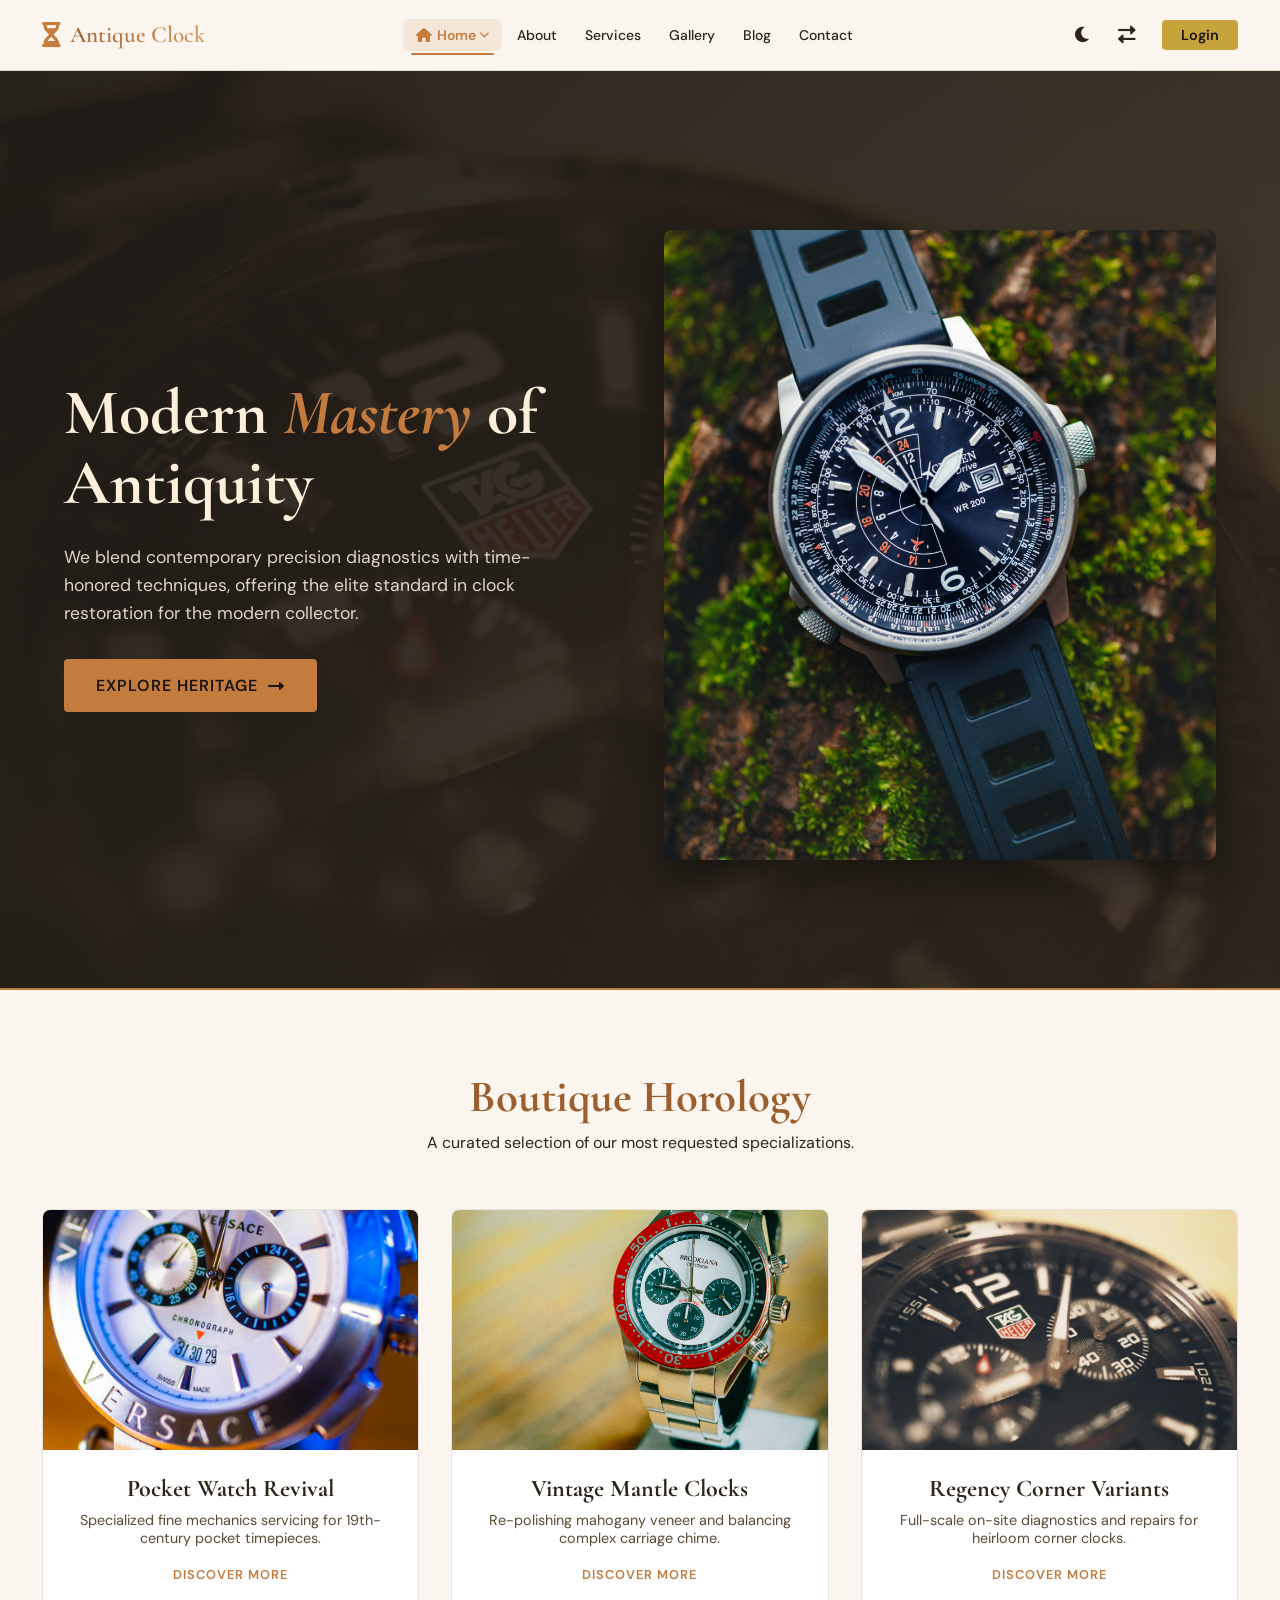
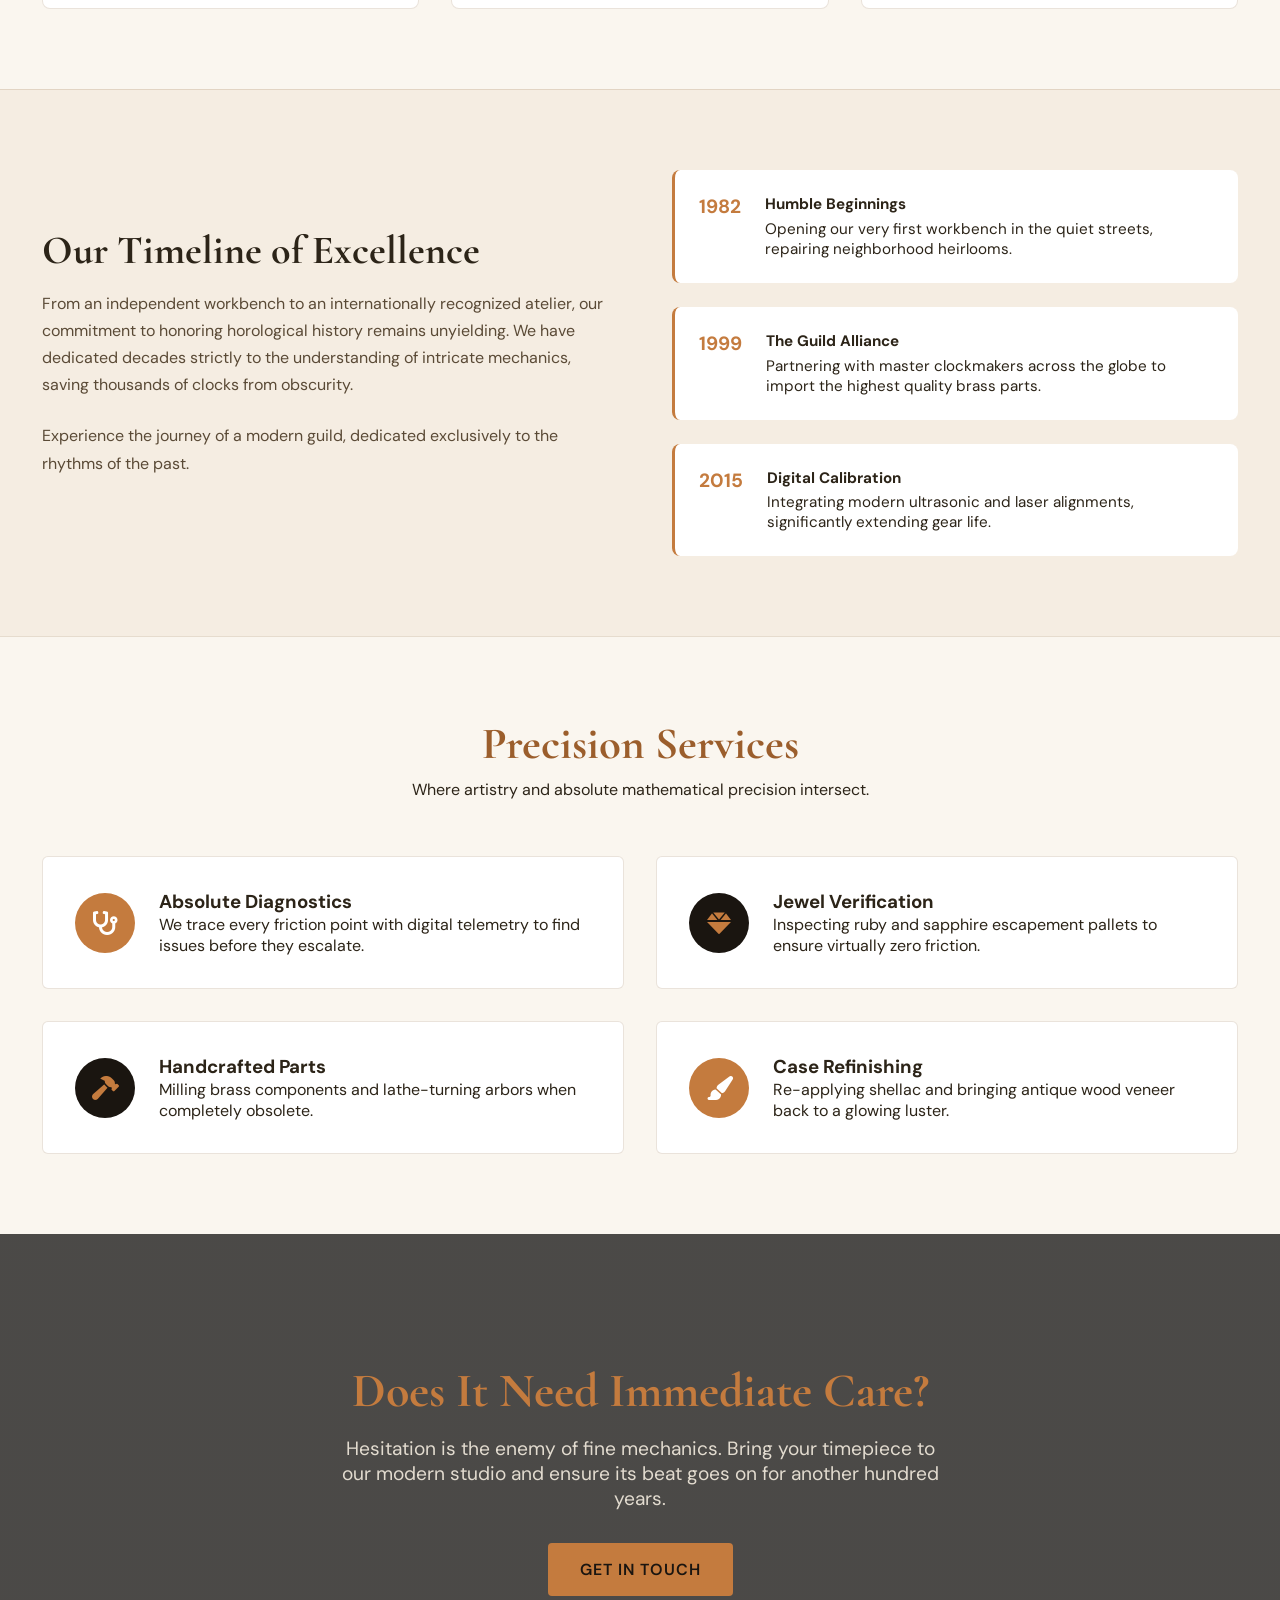
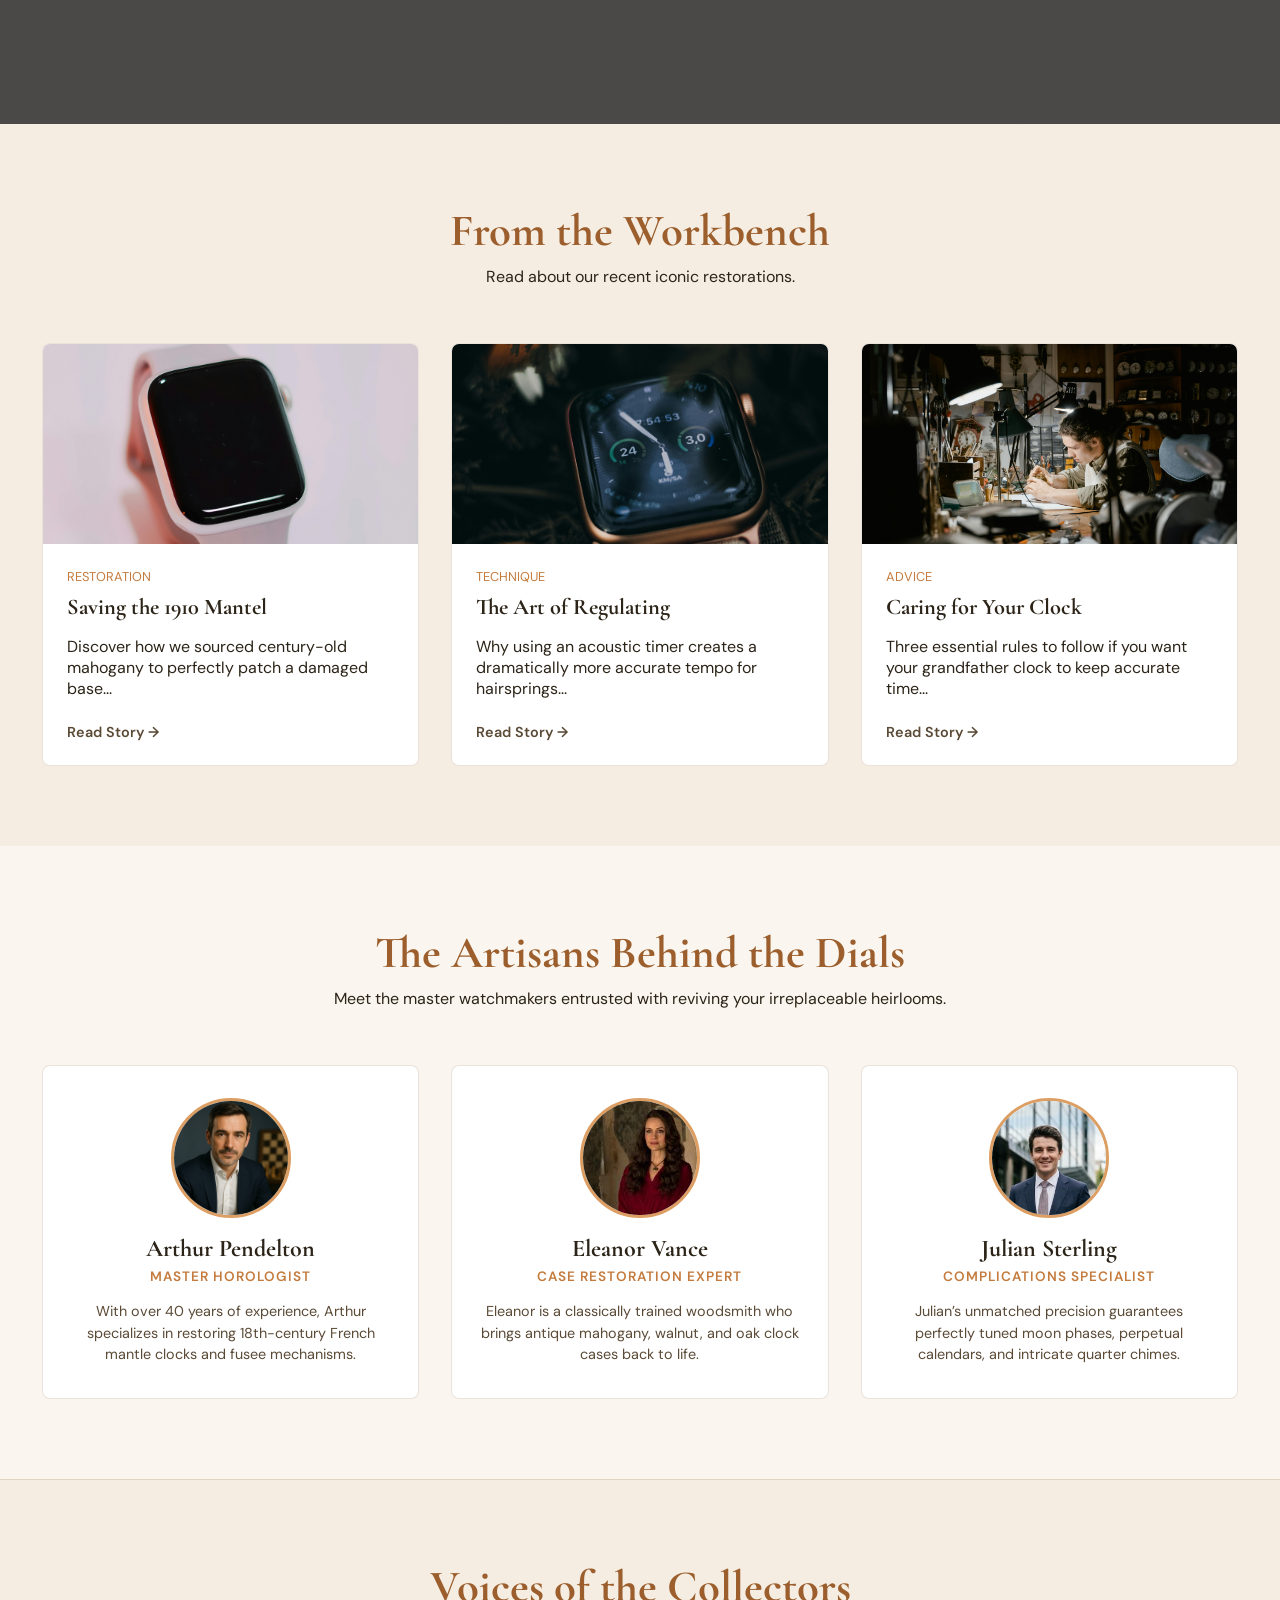
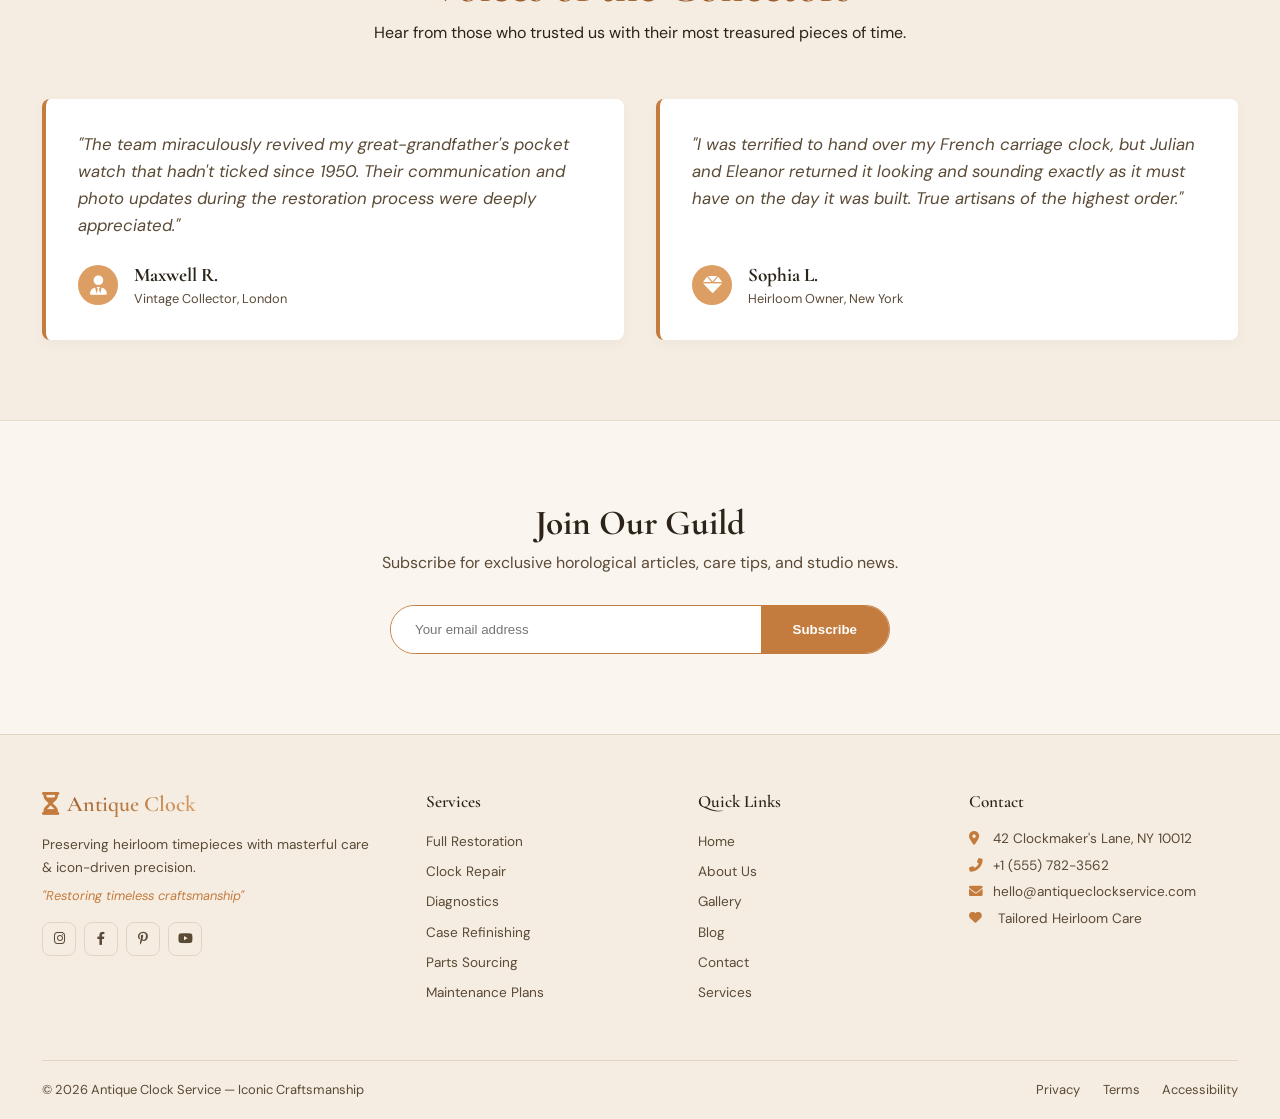
==== commit 5596801a: "removed head" ====
--- a/index.html
+++ b/index.html
@@ -1,6 +1,5 @@
 <!DOCTYPE html>
 <html lang="en">
-<<<<<<< HEAD
   <head>
     <meta charset="UTF-8">
     <meta name="viewport"
@@ -11,14 +10,6 @@
       rel="stylesheet">
     <link rel="stylesheet"
       href="https://cdnjs.cloudflare.com/ajax/libs/font-awesome/6.0.0-beta3/css/all.min.css">
-=======
-<head>
-    <meta charset="UTF-8">
-    <meta name="viewport" content="width=device-width, initial-scale=1.0, viewport-fit=cover">
-    <title>Antique Clock | Modern Horology Home</title>
-    <link href="https://fonts.googleapis.com/css2?family=Cormorant+Garamond:ital,wght@0,400;0,500;0,600;1,400;1,500&family=DM+Sans:wght@300;400;500;600&display=swap" rel="stylesheet">
-    <link rel="stylesheet" href="https://cdnjs.cloudflare.com/ajax/libs/font-awesome/6.0.0-beta3/css/all.min.css">
->>>>>>> 062296460c5aacc00fb1998d52a5d5b13551cea9
     <link rel="stylesheet" href="./shared.css">
     <style>
       /* Page Specific Styles for Home 2 */
@@ -303,12 +294,9 @@
         overflow: hidden;
         border: 1px solid var(--border);
         transition: all 0.2s;
-<<<<<<< HEAD
         display: flex;
         flex-direction: column;
         height: 100%;
-=======
->>>>>>> 062296460c5aacc00fb1998d52a5d5b13551cea9
       }
       .b-card:hover { transform: translateY(-5px); border-color: var(--gold); }
       .b-img {
@@ -318,12 +306,9 @@
       }
       .b-info {
         padding: 1.5rem;
-<<<<<<< HEAD
         display: flex;
         flex-direction: column;
         flex-grow: 1;
-=======
->>>>>>> 062296460c5aacc00fb1998d52a5d5b13551cea9
       }
       .b-meta {
         font-size: 0.8rem;
@@ -337,19 +322,15 @@
         font-size: 1.4rem;
         margin-bottom: 1rem;
       }
-<<<<<<< HEAD
       .b-info p {
         flex-grow: 1;
         margin-bottom: 1.5rem;
       }
-=======
->>>>>>> 062296460c5aacc00fb1998d52a5d5b13551cea9
       .b-info a {
         color: var(--brown-mid);
         text-decoration: none;
         font-size: 0.9rem;
         font-weight: 600;
-<<<<<<< HEAD
         margin-top: auto;
       }
       .b-info a:hover { color: var(--gold);
@@ -363,10 +344,6 @@
       .read-btn:hover {
        color: white;
       }
-=======
-      }
-      .b-info a:hover { color: var(--gold); }
->>>>>>> 062296460c5aacc00fb1998d52a5d5b13551cea9
 
       /* NEW SECTION: Master Horologists */
       .team-sec {
@@ -436,12 +413,9 @@
         border-radius: 8px;
         border-left: 4px solid var(--gold);
         box-shadow: 0 5px 15px rgba(0,0,0,0.03);
-<<<<<<< HEAD
         display: flex;
         flex-direction: column;
         height: 100%;
-=======
->>>>>>> 062296460c5aacc00fb1998d52a5d5b13551cea9
       }
       .testi-card p {
         font-style: italic;
@@ -449,19 +423,13 @@
         margin-bottom: 1.5rem;
         line-height: 1.6;
         font-size: 1.05rem;
-<<<<<<< HEAD
         flex-grow: 1;
-=======
->>>>>>> 062296460c5aacc00fb1998d52a5d5b13551cea9
       }
       .testi-client {
         display: flex;
         align-items: center;
         gap: 1rem;
-<<<<<<< HEAD
         margin-top: auto;
-=======
->>>>>>> 062296460c5aacc00fb1998d52a5d5b13551cea9
       }
       .testi-client .t-icon {
         width: 40px;
@@ -535,7 +503,6 @@
         .serv-grid { grid-template-columns: 1fr; }
         .coll-grid, .b-grid, .team-grid, .testi-grid { grid-template-columns: 1fr; }
       }
-<<<<<<< HEAD
       @media(max-width: 480px) {
         .news-form {
           flex-direction: column;
@@ -558,12 +525,6 @@
     <link rel="icon" type="image/png" href="./favicon.png">
   </head>
   <body>
-=======
-    </style>
-    <link rel="icon" type="image/png" href="./favicon.png">
-</head>
-<body>
->>>>>>> 062296460c5aacc00fb1998d52a5d5b13551cea9
 
     <!-- Navbar Wrapper -->
     <div class="nav-wrapper">
@@ -577,13 +538,8 @@
             <li class="ddrop">
               <button class="ddrop-btn active"><i class="fas fa-home"></i> Home <i class="fas fa-chevron-down chevron"></i></button>
               <div class="ddrop-menu">
-<<<<<<< HEAD
                 <a href="./index.html" class="active">Home 1</a>
                 <a href="./home 2.html">Home 2</a>
-=======
-                <a href="./index.html">Home 1</a>
-                <a href="./home 2.html" class="active">Home 2</a>
->>>>>>> 062296460c5aacc00fb1998d52a5d5b13551cea9
               </div>
             </li>
             <li><a href="./about.html">About</a></li>
@@ -595,19 +551,7 @@
           <div class="nav-actions">
             <button class="icon-btn" id="darkToggle" aria-label="Dark mode"><i class="fa-solid fa-moon"></i></button>
             <button class="icon-btn" id="rtlToggle" aria-label="RTL mode"><i class="fa-solid fa-right-left"></i></button>
-<<<<<<< HEAD
             <a href="./login.html" style="background: #C6A43B; color: #1a1510; padding: 0.4rem 1.2rem; border-radius: 4px; font-weight: 600; text-decoration: none; margin-left: 10px; font-size: 0.9rem; font-family: 'DM Sans', sans-serif;">Login</a>
-=======
-            <div class="user-ddrop">
-              <button class="icon-btn" id="userToggle" aria-label="User menu" aria-haspopup="true" aria-expanded="false">
-                <i class="fas fa-user-circle"></i>
-              </button>
-              <div class="user-ddrop-menu" id="userDropMenu">
-                <a href="./login.html"><i class="fas fa-sign-in-alt"></i> Login</a>
-                <a href="./register.html"><i class="fas fa-user-plus"></i> Register</a>
-              </div>
-            </div>
->>>>>>> 062296460c5aacc00fb1998d52a5d5b13551cea9
           </div>
           <!-- Mobile hamburger -->
           <div class="mob-actions">
@@ -617,11 +561,7 @@
       </div>
     </div>
 
-<<<<<<< HEAD
     <!-- Drawer overlay & drawer panel -->
-=======
-    <!-- Drawer panel -->
->>>>>>> 062296460c5aacc00fb1998d52a5d5b13551cea9
     <div class="drawer-overlay" id="drawerOverlay"></div>
     <div class="drawer" id="drawer">
       <div class="drawer-header">
@@ -632,13 +572,8 @@
         <div class="drawer-section-label">Navigation</div>
         <a href="javascript:void(0)" class="active" data-close><i class="fas fa-home"></i> Home</a>
         <div class="drawer-sub">
-<<<<<<< HEAD
           <a href="./index.html" class="active" data-close>Home 1 — Classic</a>
           <a href="./home 2.html" data-close>Home 2 — Modern</a>
-=======
-          <a href="./index.html" data-close>Home 1 — Classic</a>
-          <a href="./home 2.html" class="active" data-close>Home 2 — Modern</a>
->>>>>>> 062296460c5aacc00fb1998d52a5d5b13551cea9
         </div>
         <a href="./about.html" data-close>About</a>
         <a href="./services.html" data-close>Services</a>
@@ -646,10 +581,7 @@
         <a href="./blog.html" data-close>Blog</a>
         <a href="./contact.html" data-close>Contact</a>
         <div class="drawer-divider"></div>
-<<<<<<< HEAD
         <!-- Enhanced controls injected via JS -->
-=======
->>>>>>> 062296460c5aacc00fb1998d52a5d5b13551cea9
       </div>
     </div>
 
@@ -658,16 +590,11 @@
       <div class="container">
         <div class="home2-hero-text">
           <h1>Modern <span>Mastery</span> of Antiquity</h1>
-<<<<<<< HEAD
           <p>We blend contemporary precision diagnostics with time-honored
             techniques, offering the elite standard in clock restoration for the
             modern collector.</p>
           <a href="./services.html" class="hero2-btn">Explore Heritage <i
               class="fas fa-long-arrow-alt-right"></i></a>
-=======
-          <p>We blend contemporary precision diagnostics with time-honored techniques, offering the elite standard in clock restoration for the modern collector.</p>
-          <a href="./services.html" class="hero2-btn">Explore Heritage <i class="fas fa-long-arrow-alt-right"></i></a>
->>>>>>> 062296460c5aacc00fb1998d52a5d5b13551cea9
         </div>
         <div class="home2-hero-img-wrapper">
           <img src="./image/Home2main.jpg " alt="Clock making showcase">
@@ -687,12 +614,8 @@
             <img src="./image/imag1.jpg" alt="Pocket Watches" class="coll-img">
             <div class="coll-content">
               <h3>Pocket Watch Revival</h3>
-<<<<<<< HEAD
               <p>Specialized fine mechanics servicing for 19th-century pocket
                 timepieces.</p>
-=======
-              <p>Specialized fine mechanics servicing for 19th-century pocket timepieces.</p>
->>>>>>> 062296460c5aacc00fb1998d52a5d5b13551cea9
               <a href="#" class="coll-link">Discover More</a>
             </div>
           </div>
@@ -700,29 +623,18 @@
             <img src="./image/imag2.jpg" alt="Mantle Clocks" class="coll-img">
             <div class="coll-content">
               <h3>Vintage Mantle Clocks</h3>
-<<<<<<< HEAD
               <p>Re-polishing mahogany veneer and balancing complex carriage
                 chime.</p>
-=======
-              <p>Re-polishing mahogany veneer and balancing complex carriage chime.</p>
->>>>>>> 062296460c5aacc00fb1998d52a5d5b13551cea9
               <a href="#" class="coll-link">Discover More</a>
             </div>
           </div>
           <div class="coll-card">
-<<<<<<< HEAD
             <img src="./image/imag3.jpg" alt="Grandfather Clocks"
               class="coll-img">
             <div class="coll-content">
               <h3>Regency Corner Variants</h3>
               <p>Full-scale on-site diagnostics and repairs for heirloom corner
                 clocks.</p>
-=======
-            <img src="./image/imag3.jpg" alt="Grandfather Clocks" class="coll-img">
-            <div class="coll-content">
-              <h3>Regency Corner Variants</h3>
-              <p>Full-scale on-site diagnostics and repairs for heirloom corner clocks.</p>
->>>>>>> 062296460c5aacc00fb1998d52a5d5b13551cea9
               <a href="#" class="coll-link">Discover More</a>
             </div>
           </div>
@@ -736,7 +648,6 @@
         <div class="chronicle-flex">
           <div class="chronicle-text">
             <h2>Our Timeline of Excellence</h2>
-<<<<<<< HEAD
             <p>From an independent workbench to an internationally recognized
               atelier, our commitment to honoring horological history remains
               unyielding. We have dedicated decades strictly to the
@@ -744,46 +655,30 @@
               from obscurity.</p>
             <p>Experience the journey of a modern guild, dedicated exclusively
               to the rhythms of the past.</p>
-=======
-            <p>From an independent workbench to an internationally recognized atelier, our commitment to honoring horological history remains unyielding. We have dedicated decades strictly to the understanding of intricate mechanics, saving thousands of clocks from obscurity.</p>
-            <p>Experience the journey of a modern guild, dedicated exclusively to the rhythms of the past.</p>
->>>>>>> 062296460c5aacc00fb1998d52a5d5b13551cea9
           </div>
           <div class="timeline">
             <div class="time-item">
               <div class="time-year">1982</div>
               <div class="time-desc">
                 <h4>Humble Beginnings</h4>
-<<<<<<< HEAD
                 <p>Opening our very first workbench in the quiet streets,
                   repairing neighborhood heirlooms.</p>
-=======
-                <p>Opening our very first workbench in the quiet streets, repairing neighborhood heirlooms.</p>
->>>>>>> 062296460c5aacc00fb1998d52a5d5b13551cea9
               </div>
             </div>
             <div class="time-item">
               <div class="time-year">1999</div>
               <div class="time-desc">
                 <h4>The Guild Alliance</h4>
-<<<<<<< HEAD
                 <p>Partnering with master clockmakers across the globe to import
                   the highest quality brass parts.</p>
-=======
-                <p>Partnering with master clockmakers across the globe to import the highest quality brass parts.</p>
->>>>>>> 062296460c5aacc00fb1998d52a5d5b13551cea9
               </div>
             </div>
             <div class="time-item">
               <div class="time-year">2015</div>
               <div class="time-desc">
                 <h4>Digital Calibration</h4>
-<<<<<<< HEAD
                 <p>Integrating modern ultrasonic and laser alignments,
                   significantly extending gear life.</p>
-=======
-                <p>Integrating modern ultrasonic and laser alignments, significantly extending gear life.</p>
->>>>>>> 062296460c5aacc00fb1998d52a5d5b13551cea9
               </div>
             </div>
           </div>
@@ -803,48 +698,32 @@
             <div class="serv-icon"><i class="fas fa-stethoscope"></i></div>
             <div>
               <h3>Absolute Diagnostics</h3>
-<<<<<<< HEAD
               <p>We trace every friction point with digital telemetry to find
                 issues before they escalate.</p>
-=======
-              <p>We trace every friction point with digital telemetry to find issues before they escalate.</p>
->>>>>>> 062296460c5aacc00fb1998d52a5d5b13551cea9
             </div>
           </div>
           <div class="serv-box dark-icon">
             <div class="serv-icon"><i class="fas fa-gem"></i></div>
             <div>
               <h3>Jewel Verification</h3>
-<<<<<<< HEAD
               <p>Inspecting ruby and sapphire escapement pallets to ensure
                 virtually zero friction.</p>
-=======
-              <p>Inspecting ruby and sapphire escapement pallets to ensure virtually zero friction.</p>
->>>>>>> 062296460c5aacc00fb1998d52a5d5b13551cea9
             </div>
           </div>
           <div class="serv-box dark-icon">
             <div class="serv-icon"><i class="fas fa-hammer"></i></div>
             <div>
               <h3>Handcrafted Parts</h3>
-<<<<<<< HEAD
               <p>Milling brass components and lathe-turning arbors when
                 completely obsolete.</p>
-=======
-              <p>Milling brass components and lathe-turning arbors when completely obsolete.</p>
->>>>>>> 062296460c5aacc00fb1998d52a5d5b13551cea9
             </div>
           </div>
           <div class="serv-box">
             <div class="serv-icon"><i class="fas fa-paint-brush"></i></div>
             <div>
               <h3>Case Refinishing</h3>
-<<<<<<< HEAD
               <p>Re-applying shellac and bringing antique wood veneer back to a
                 glowing luster.</p>
-=======
-              <p>Re-applying shellac and bringing antique wood veneer back to a glowing luster.</p>
->>>>>>> 062296460c5aacc00fb1998d52a5d5b13551cea9
             </div>
           </div>
         </div>
@@ -855,13 +734,9 @@
     <section class="parallax-banner">
       <div class="container">
         <h2>Does It Need Immediate Care?</h2>
-<<<<<<< HEAD
         <p>Hesitation is the enemy of fine mechanics. Bring your timepiece to
           our modern studio and ensure its beat goes on for another hundred
           years.</p>
-=======
-        <p>Hesitation is the enemy of fine mechanics. Bring your timepiece to our modern studio and ensure its beat goes on for another hundred years.</p>
->>>>>>> 062296460c5aacc00fb1998d52a5d5b13551cea9
         <a href="./contact.html" class="hero2-btn">Get In Touch</a>
       </div>
     </section>
@@ -879,14 +754,9 @@
             <div class="b-info">
               <span class="b-meta">Restoration</span>
               <h3>Saving the 1910 Mantel</h3>
-<<<<<<< HEAD
               <p>Discover how we sourced century-old mahogany to perfectly patch
                 a damaged base...</p>
               <a href="./blog.html" class="read-btn">Read Story →</a>
-=======
-              <p>Discover how we sourced century-old mahogany to perfectly patch a damaged base...</p>
-              <a href="./blog.html">Read Story →</a>
->>>>>>> 062296460c5aacc00fb1998d52a5d5b13551cea9
             </div>
           </div>
           <div class="b-card">
@@ -894,7 +764,6 @@
             <div class="b-info">
               <span class="b-meta">Technique</span>
               <h3>The Art of Regulating</h3>
-<<<<<<< HEAD
               <p>Why using an acoustic timer creates a dramatically more
                 accurate tempo for hairsprings...</p>
               <a href="./blog.html" class="read-btn">Read Story →</a>
@@ -909,19 +778,6 @@
               <p>Three essential rules to follow if you want your grandfather
                 clock to keep accurate time...</p>
               <a href="./blog.html" class="read-btn">Read Story →</a>
-=======
-              <p>Why using an acoustic timer creates a dramatically more accurate tempo for hairsprings...</p>
-              <a href="./blog.html">Read Story →</a>
-            </div>
-          </div>
-          <div class="b-card">
-            <img src="./image/Caring for Your Clock.jpg" alt="Blog Image" class="b-img">
-            <div class="b-info">
-              <span class="b-meta">Advice</span>
-              <h3>Caring for Your Clock</h3>
-              <p>Three essential rules to follow if you want your grandfather clock to keep accurate time...</p>
-              <a href="./blog.html">Read Story →</a>
->>>>>>> 062296460c5aacc00fb1998d52a5d5b13551cea9
             </div>
           </div>
         </div>
@@ -933,19 +789,14 @@
       <div class="container">
         <div class="sec-header">
           <h2>The Artisans Behind the Dials</h2>
-<<<<<<< HEAD
           <p>Meet the master watchmakers entrusted with reviving your
             irreplaceable heirlooms.</p>
-=======
-          <p>Meet the master watchmakers entrusted with reviving your irreplaceable heirlooms.</p>
->>>>>>> 062296460c5aacc00fb1998d52a5d5b13551cea9
         </div>
         <div class="team-grid">
           <div class="team-card">
             <img src="./image/home2.png" alt="Head Horologist" class="team-img">
             <h3>Arthur Pendelton</h3>
             <span class="role">Master Horologist</span>
-<<<<<<< HEAD
             <p>With over 40 years of experience, Arthur specializes in restoring
               18th-century French mantle clocks and fusee mechanisms.</p>
           </div>
@@ -964,21 +815,6 @@
             <span class="role">Complications Specialist</span>
             <p>Julian’s unmatched precision guarantees perfectly tuned moon
               phases, perpetual calendars, and intricate quarter chimes.</p>
-=======
-            <p>With over 40 years of experience, Arthur specializes in restoring 18th-century French mantle clocks and fusee mechanisms.</p>
-          </div>
-          <div class="team-card">
-            <img src="./image/home3.jpg" alt="Case Restoration Expert" class="team-img">
-            <h3>Eleanor Vance</h3>
-            <span class="role">Case Restoration Expert</span>
-            <p>Eleanor is a classically trained woodsmith who brings antique mahogany, walnut, and oak clock cases back to life.</p>
-          </div>
-          <div class="team-card">
-            <img src="./image/home4.jpg" alt="Complications Specialist" class="team-img">
-            <h3>Julian Sterling</h3>
-            <span class="role">Complications Specialist</span>
-            <p>Julian’s unmatched precision guarantees perfectly tuned moon phases, perpetual calendars, and intricate quarter chimes.</p>
->>>>>>> 062296460c5aacc00fb1998d52a5d5b13551cea9
           </div>
         </div>
       </div>
@@ -989,12 +825,8 @@
       <div class="container">
         <div class="sec-header">
           <h2>Voices of the Collectors</h2>
-<<<<<<< HEAD
           <p>Hear from those who trusted us with their most treasured pieces of
             time.</p>
-=======
-          <p>Hear from those who trusted us with their most treasured pieces of time.</p>
->>>>>>> 062296460c5aacc00fb1998d52a5d5b13551cea9
         </div>
         <div class="testi-grid">
           <div class="testi-card">
@@ -1025,12 +857,8 @@
     <section class="newsletter-sec">
       <div class="container">
         <h2>Join Our Guild</h2>
-<<<<<<< HEAD
         <p>Subscribe for exclusive horological articles, care tips, and studio
           news.</p>
-=======
-        <p>Subscribe for exclusive horological articles, care tips, and studio news.</p>
->>>>>>> 062296460c5aacc00fb1998d52a5d5b13551cea9
         <div class="news-form">
           <input type="email" placeholder="Your email address">
           <button type="submit">Subscribe</button>
@@ -1044,7 +872,6 @@
         <div class="footer-grid">
           <div class="footer-brand">
             <div class="footer-logo">
-<<<<<<< HEAD
               <i class="fas fa-hourglass-half"></i><span
                 class="footer-logo-name">Antique Clock</span>
             </div>
@@ -1058,16 +885,6 @@
                   class="fab fa-facebook-f"></i></a>
               <a href="#" class="social-btn"><i
                   class="fab fa-pinterest-p"></i></a>
-=======
-              <i class="fas fa-hourglass-half"></i><span class="footer-logo-name">Antique Clock</span>
-            </div>
-            <p>Preserving heirloom timepieces with masterful care & icon-driven precision.</p>
-            <div class="footer-tagline">"Restoring timeless craftsmanship"</div>
-            <div class="social-row">
-              <a href="#" class="social-btn"><i class="fab fa-instagram"></i></a>
-              <a href="#" class="social-btn"><i class="fab fa-facebook-f"></i></a>
-              <a href="#" class="social-btn"><i class="fab fa-pinterest-p"></i></a>
->>>>>>> 062296460c5aacc00fb1998d52a5d5b13551cea9
               <a href="#" class="social-btn"><i class="fab fa-youtube"></i></a>
             </div>
           </div>
@@ -1096,18 +913,12 @@
           <div class="footer-col">
             <h4>Contact</h4>
             <div class="contact-row">
-<<<<<<< HEAD
-              <i class="fas fa-map-marker-alt"></i><span>42 Clockmaker's Lane,
-                NY 10012</span>
-=======
               <i class="fas fa-map-marker-alt"></i><span>42 Clockmaker's Lane, NY 10012</span>
->>>>>>> 062296460c5aacc00fb1998d52a5d5b13551cea9
             </div>
             <div class="contact-row">
               <i class="fas fa-phone-alt"></i><span>+1 (555) 782-3562</span>
             </div>
             <div class="contact-row">
-<<<<<<< HEAD
               <i
                 class="fas fa-envelope"></i><span>hello@antiqueclockservice.com</span>
             </div>
@@ -1115,12 +926,6 @@
               <i class="fas fa-heart"
                 style="color:var(--gold); font-size: 0.8rem; margin-right: 5px;"></i><span>Tailored
                 Heirloom Care</span>
-=======
-              <i class="fas fa-envelope"></i><span>hello@antiqueclockservice.com</span>
-            </div>
-            <div class="contact-row">
-              <i class="fas fa-heart" style="color:var(--gold); font-size: 0.8rem; margin-right: 5px;"></i><span>Tailored Heirloom Care</span>
->>>>>>> 062296460c5aacc00fb1998d52a5d5b13551cea9
             </div>
           </div>
         </div>
@@ -1136,9 +941,5 @@
     </footer>
 
     <script src="./nav.js"></script>
-<<<<<<< HEAD
   </body>
-=======
-</body>
->>>>>>> 062296460c5aacc00fb1998d52a5d5b13551cea9
 </html>
